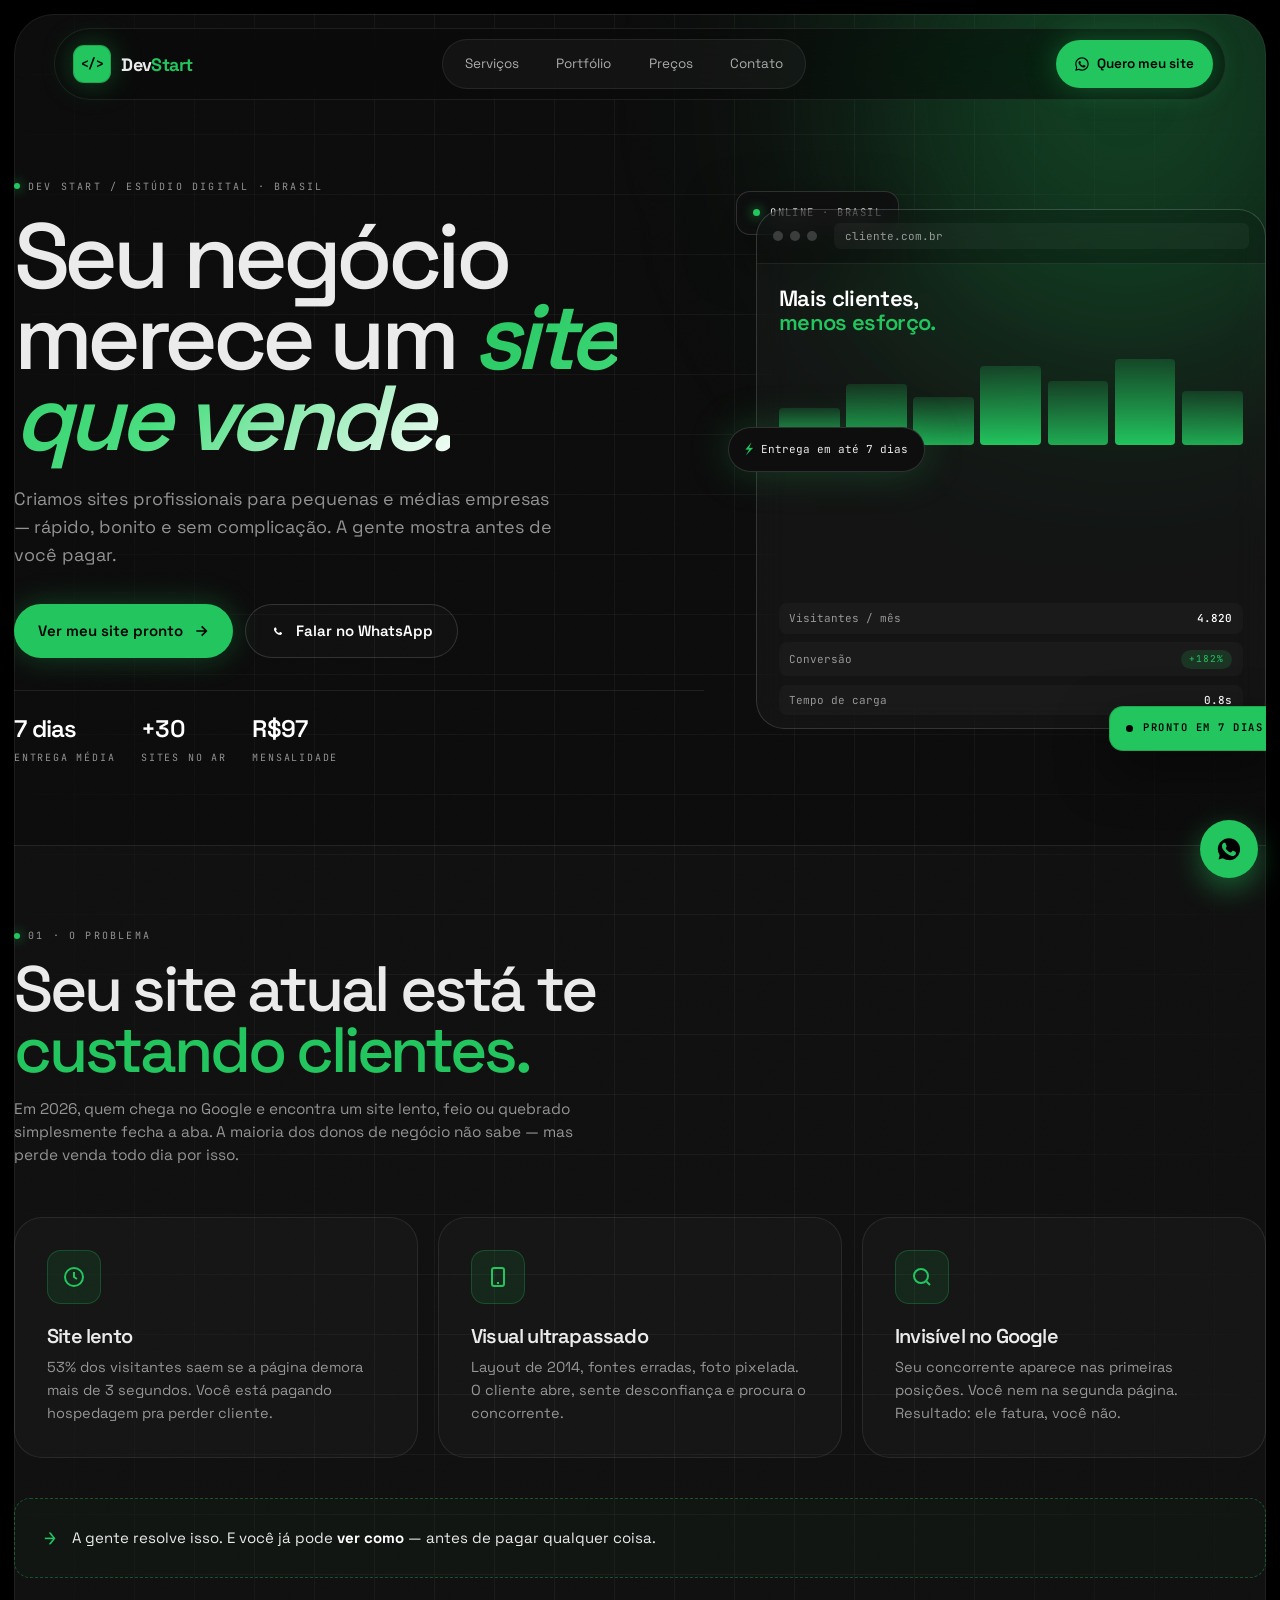
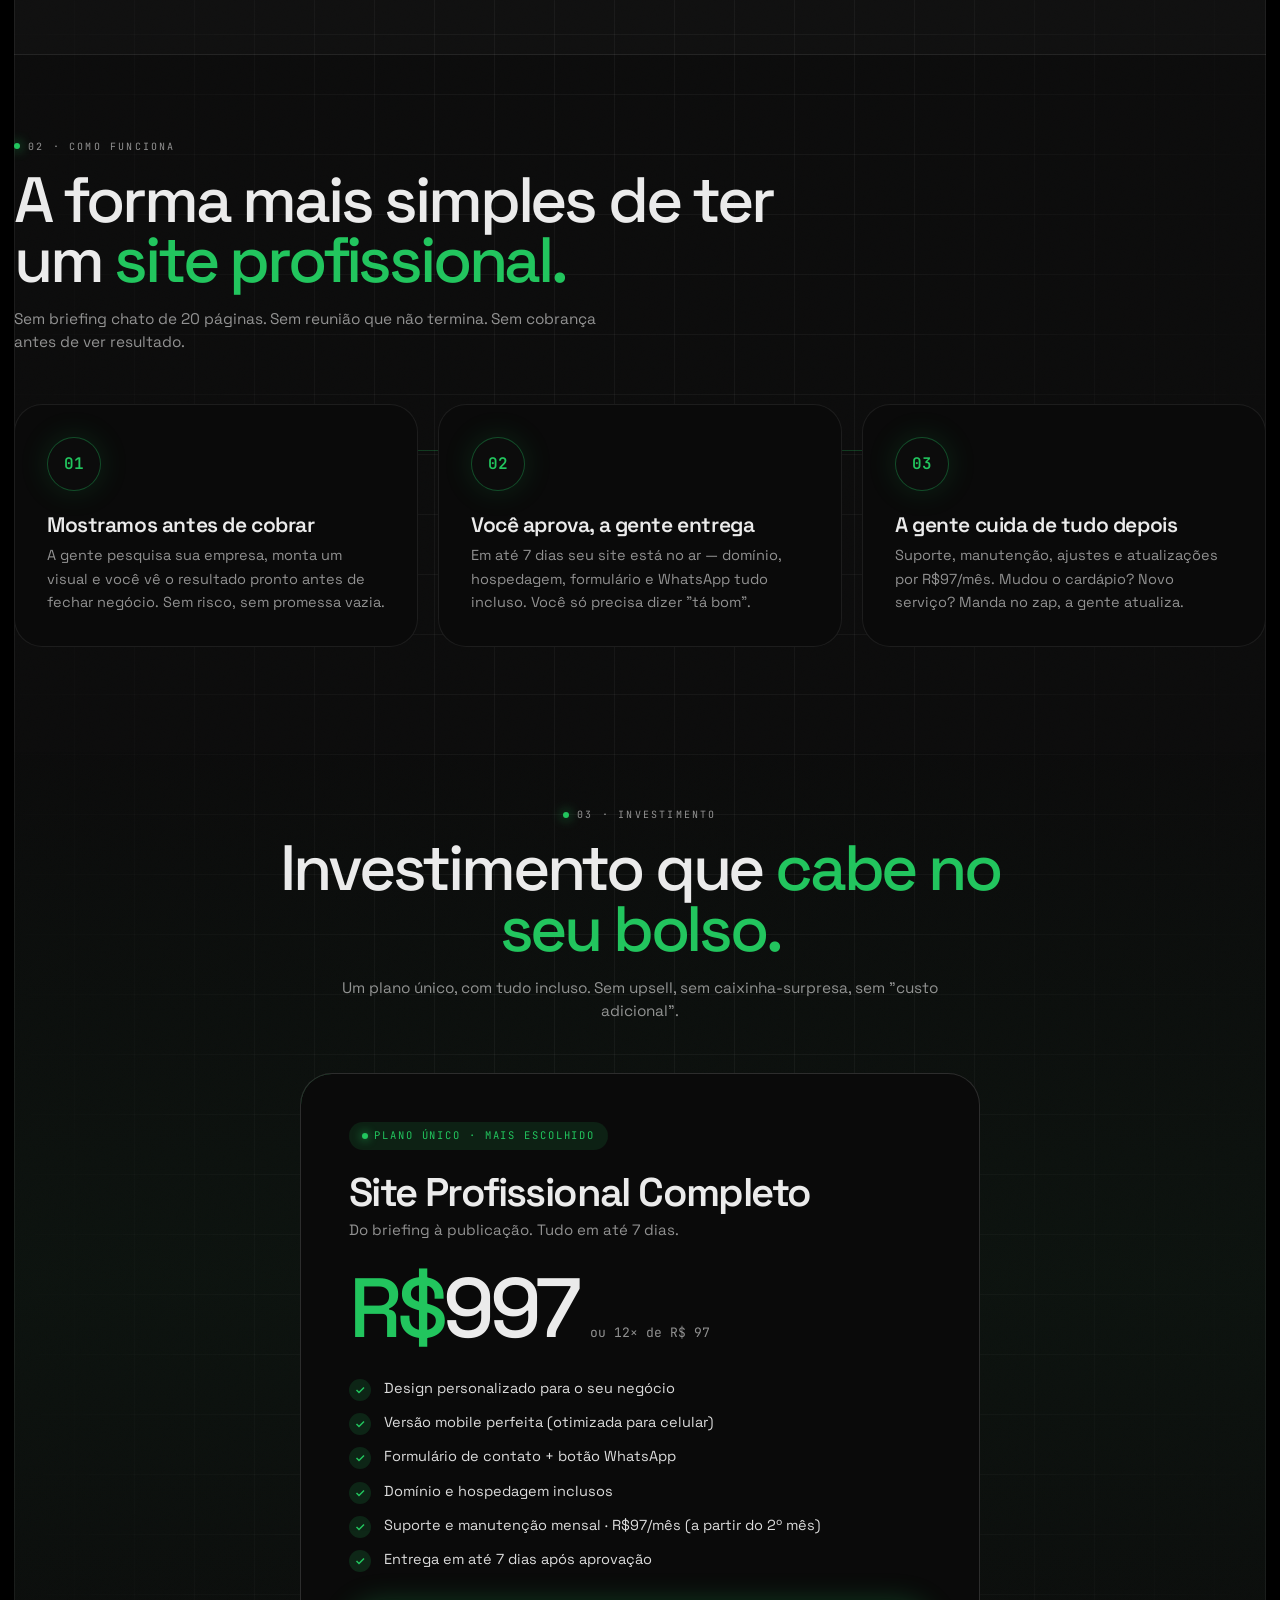
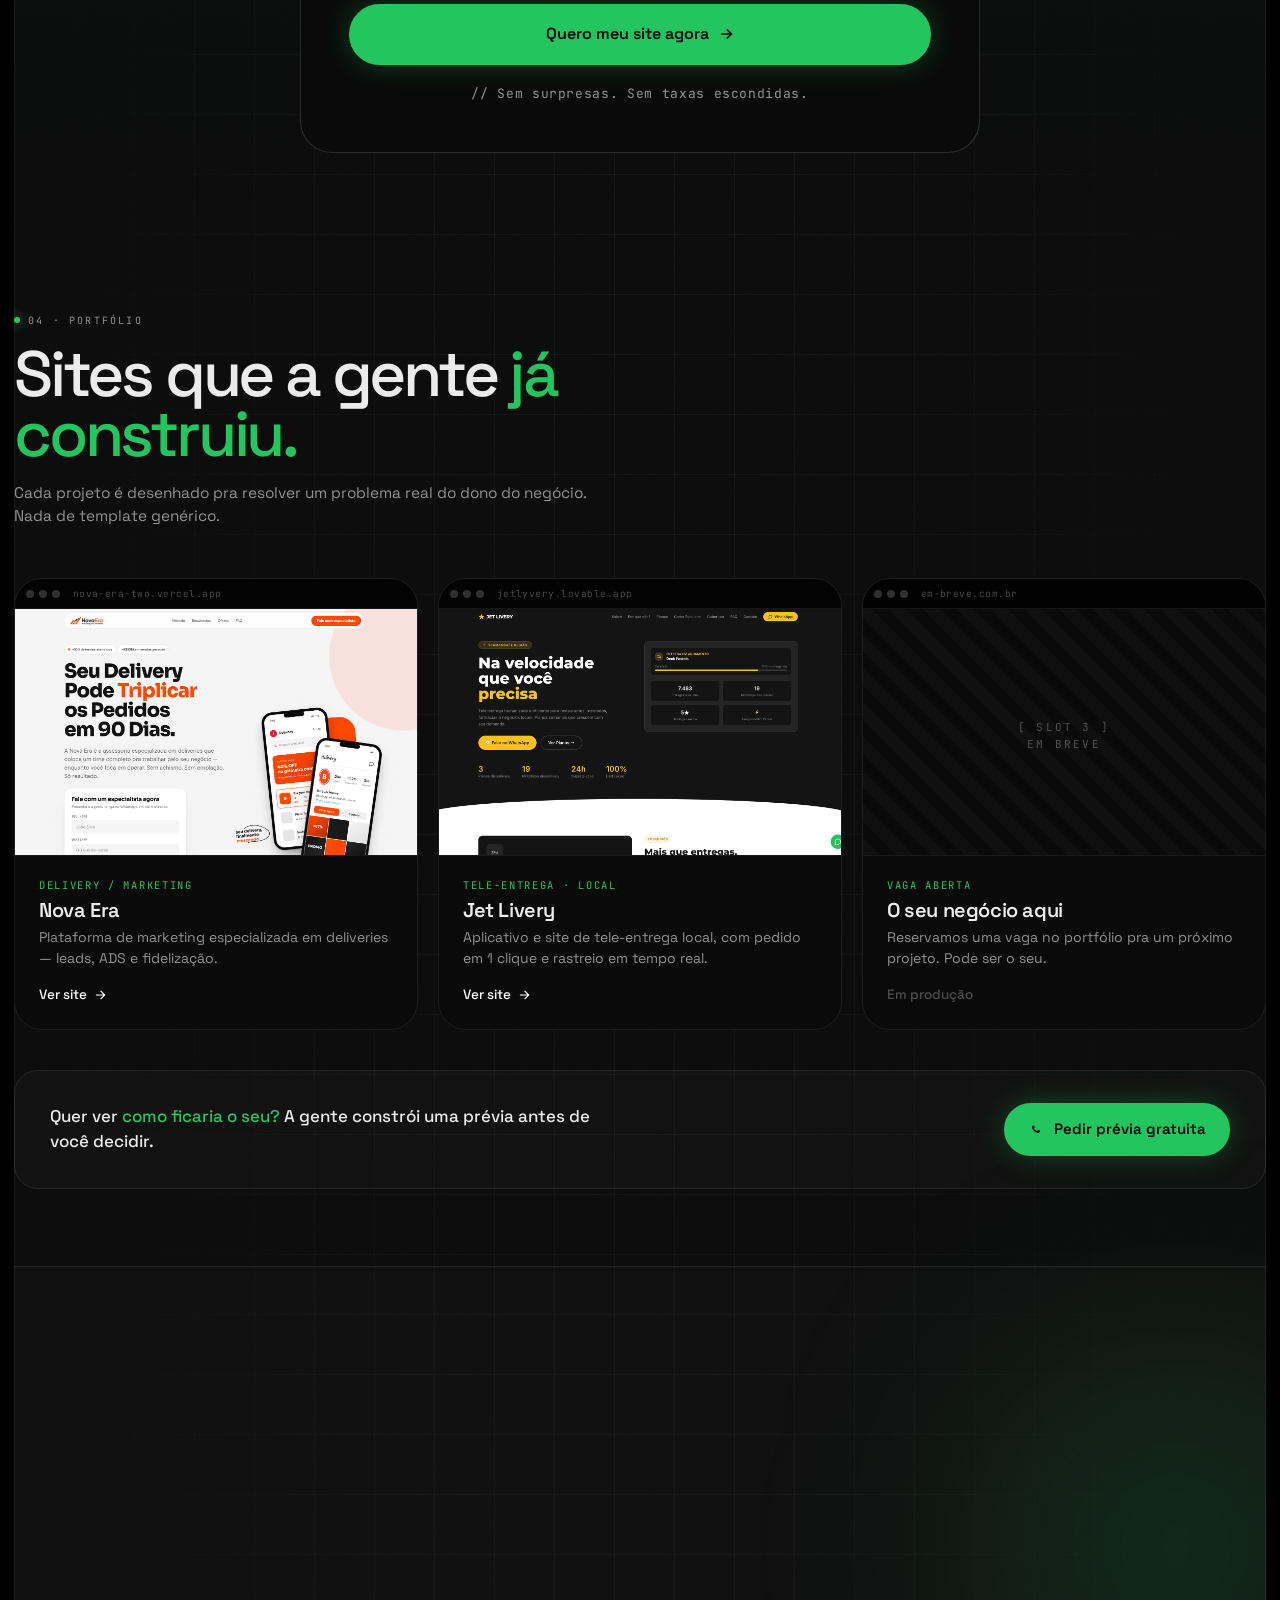
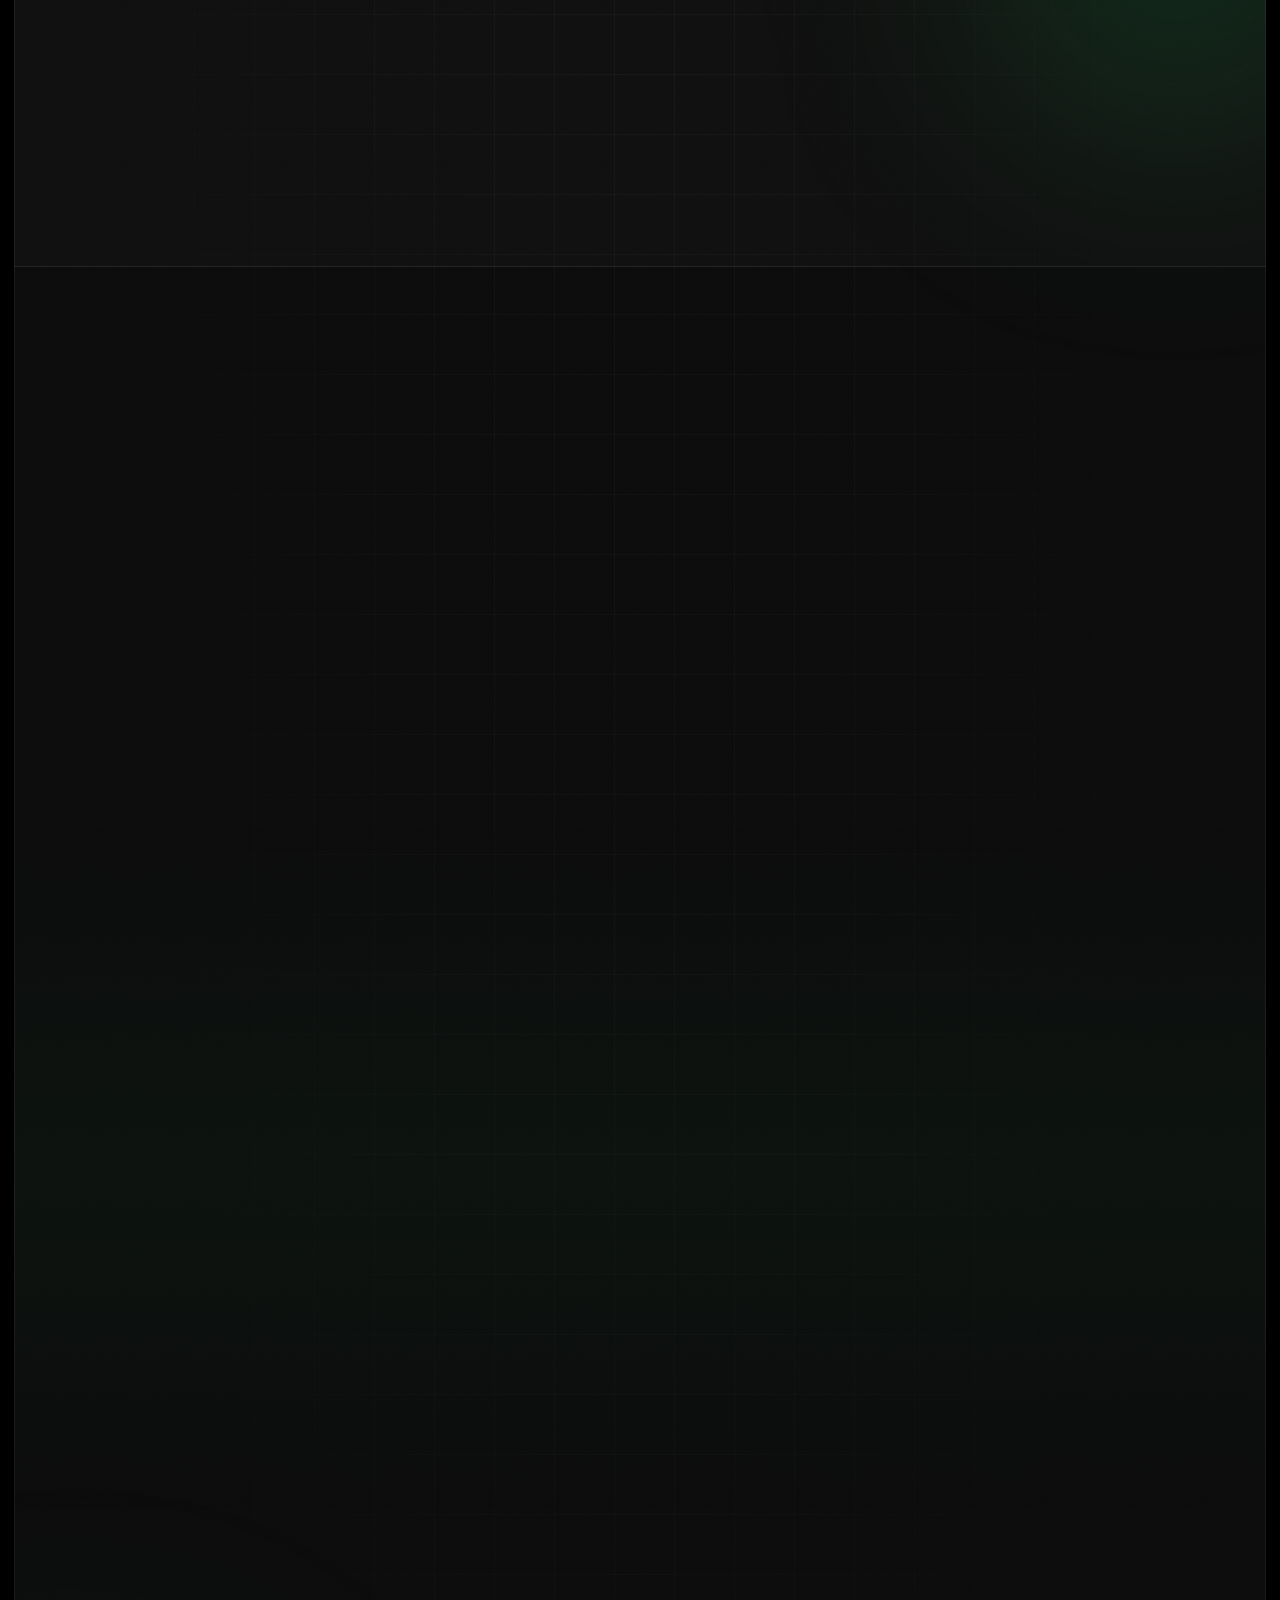
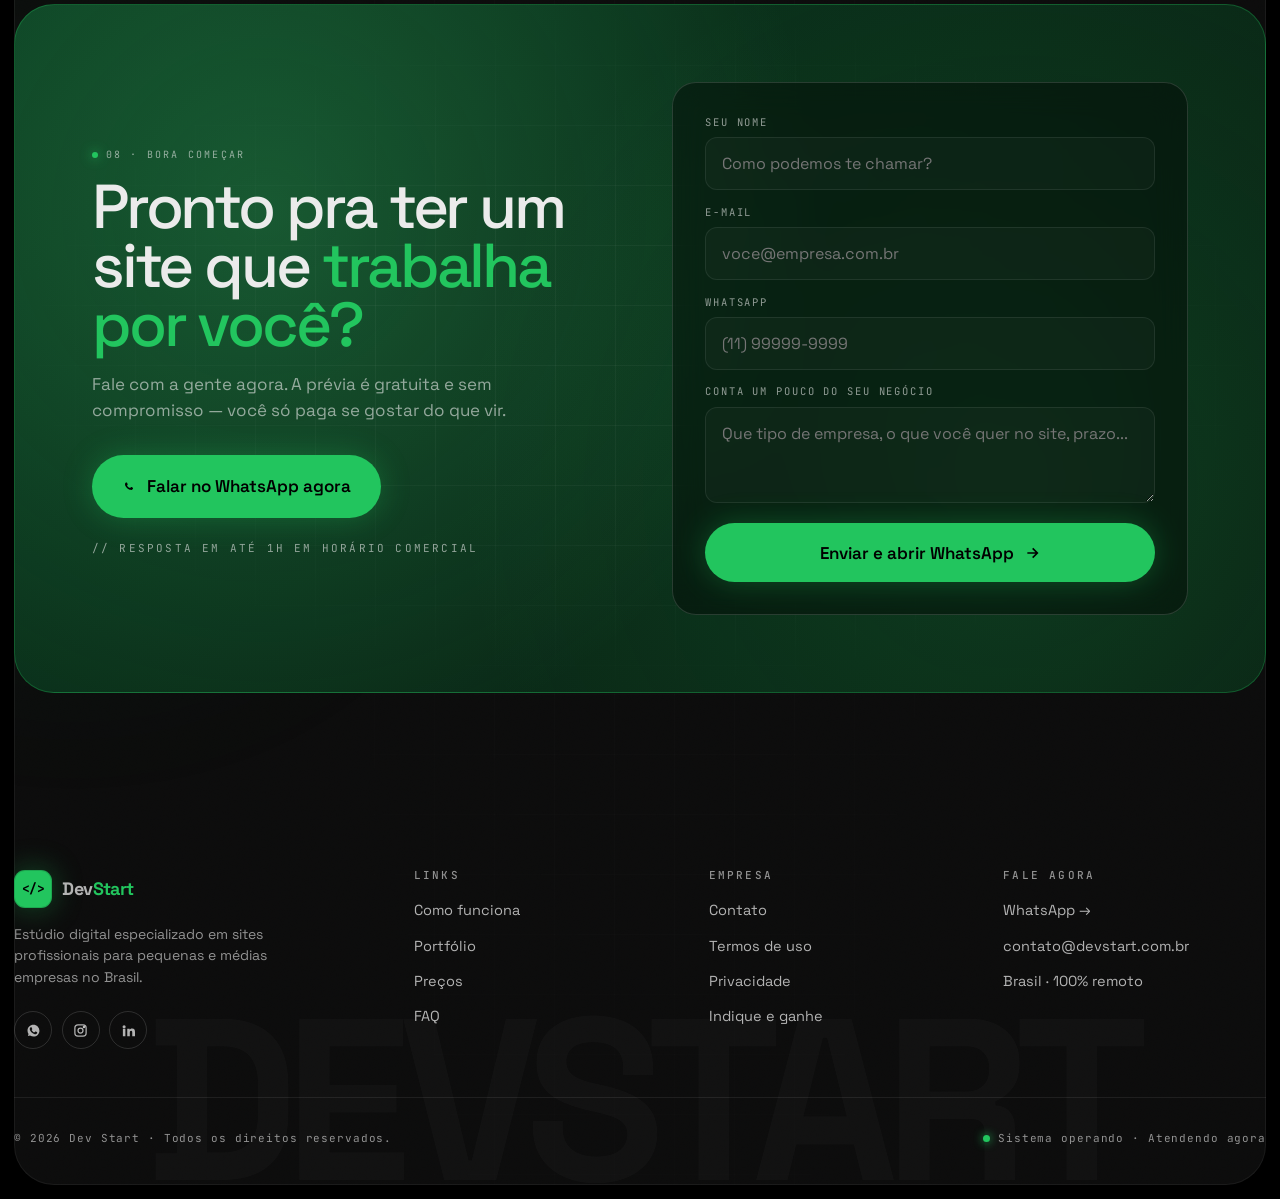
==== index.html @ e1dcf39c "Rename Dev Start.html to index.html for Vercel deploy Co-Authored-By: Claude Sonnet 4.6 <noreply@ant" ====
<!doctype html>
<html lang="pt-br">
<head>
<meta charset="utf-8">
<meta name="viewport" content="width=device-width,initial-scale=1">
<title>Dev Start — Sites profissionais que vendem</title>
<link rel="preconnect" href="https://fonts.googleapis.com">
<link rel="preconnect" href="https://fonts.gstatic.com" crossorigin>
<link rel="stylesheet" href="https://fonts.googleapis.com/css2?family=Space+Grotesk:wght@300;400;500;600;700&family=JetBrains+Mono:wght@400;500;600&display=swap">
<style>
/* ───────────────── reset + base ───────────────── */
*,*::before,*::after{box-sizing:border-box;margin:0;padding:0}
html{scroll-behavior:smooth;-webkit-text-size-adjust:100%}
body{
  font-family:'Space Grotesk',system-ui,sans-serif;
  background:#000;
  color:#ebebeb;
  line-height:1.5;
  overflow-x:hidden;
  -webkit-font-smoothing:antialiased;
  text-rendering:optimizeLegibility;
}
a{color:inherit;text-decoration:none}
button{font-family:inherit;background:none;border:0;color:inherit;cursor:pointer}
input,textarea{font-family:inherit;color:inherit}
img{display:block;max-width:100%}
::selection{background:#22c55e;color:#000}

/* ───────────────── tokens ───────────────── */
:root{
  --bg:#000;
  --shell:#0c0c0c;
  --surface:#0a0a0a;
  --green:#22c55e;
  --green-hi:#4ade80;
  --green-glow:rgba(34,197,94,.28);
  --txt:#ebebeb;
  --txt-2:rgba(235,235,235,.6);
  --txt-3:rgba(235,235,235,.3);
  --line:rgba(255,255,255,.08);
  --line-2:rgba(255,255,255,.14);
  --glass:rgba(255,255,255,.03);
  --mono:'JetBrains Mono',ui-monospace,monospace;
  --display:'Space Grotesk','Space Grotesk Fallback',sans-serif;
}

/* ───────────────── shell ───────────────── */
.viewport{
  min-height:100vh;
  background:#000;
  padding:14px;
  position:relative;
}
.shell{
  max-width:1600px;
  margin:0 auto;
  background:var(--shell);
  border-radius:2.5rem;
  box-shadow:
    0 0 0 1px rgba(255,255,255,.06) inset,
    0 30px 80px rgba(0,0,0,.6);
  position:relative;
  overflow:hidden;
}

/* grid + noise overlays */
.shell::before{
  content:"";
  position:absolute;inset:0;
  background-image:
    linear-gradient(to right,rgba(255,255,255,.045) 1px,transparent 1px),
    linear-gradient(to bottom,rgba(255,255,255,.045) 1px,transparent 1px);
  background-size:60px 60px;
  pointer-events:none;
  mask-image:radial-gradient(ellipse at top,#000 30%,transparent 80%);
  -webkit-mask-image:radial-gradient(ellipse at top,#000 30%,transparent 80%);
  z-index:0;
}
.shell::after{
  content:"";
  position:absolute;inset:0;
  background:url("data:image/svg+xml;utf8,<svg xmlns='http://www.w3.org/2000/svg' width='160' height='160'><filter id='n'><feTurbulence type='fractalNoise' baseFrequency='.9' numOctaves='2' stitchTiles='stitch'/></filter><rect width='100%' height='100%' filter='url(%23n)' opacity='.55'/></svg>");
  opacity:.06;
  mix-blend-mode:overlay;
  pointer-events:none;
  z-index:1;
}

/* glow spheres */
.glow{position:absolute;border-radius:50%;filter:blur(120px);pointer-events:none;z-index:0}
.glow-1{width:520px;height:520px;background:var(--green-glow);top:-180px;right:-120px}
.glow-2{width:480px;height:480px;background:rgba(34,197,94,.10);bottom:8%;left:-180px}
.glow-3{width:380px;height:380px;background:rgba(34,197,94,.16);top:60%;right:-100px}

/* ───────────────── typography ───────────────── */
h1,h2,h3,h4{font-family:var(--display);letter-spacing:-.04em;line-height:1;font-weight:600}
h1{letter-spacing:-.06em}
.mono{font-family:var(--mono);text-transform:uppercase;letter-spacing:.2em;font-size:11px;color:var(--txt-2)}
.eyebrow{display:inline-flex;align-items:center;gap:.5rem;font-family:var(--mono);text-transform:uppercase;letter-spacing:.22em;font-size:10px;color:var(--txt-2)}
.eyebrow::before{content:"";width:6px;height:6px;border-radius:50%;background:var(--green);box-shadow:0 0 12px var(--green)}

/* ───────────────── layout helpers ───────────────── */
.container{max-width:1340px;margin:0 auto;padding:0 clamp(20px,4vw,56px);position:relative;z-index:2}
section{position:relative;z-index:2}

/* ───────────────── logo ───────────────── */
.logo{display:inline-flex;align-items:center;gap:.65rem;font-family:var(--display);font-weight:700;letter-spacing:-.04em}
.logo-mark{
  width:38px;height:38px;border-radius:11px;
  background:var(--green);
  display:grid;place-items:center;
  color:#000;font-family:var(--mono);font-weight:700;font-size:13px;
  box-shadow:0 0 30px rgba(34,197,94,.35), inset 0 0 0 1px rgba(0,0,0,.15);
}
.logo-text{font-size:18px}
.logo-text .g{color:var(--green)}

/* ───────────────── navbar ───────────────── */
.nav-wrap{
  position:sticky;top:14px;z-index:50;
  padding:0 clamp(20px,4vw,40px);
  margin-top:14px;
}
.nav{
  display:flex;align-items:center;justify-content:space-between;
  padding:10px 12px 10px 18px;
  background:rgba(10,10,10,.55);
  backdrop-filter:blur(18px) saturate(1.4);
  -webkit-backdrop-filter:blur(18px) saturate(1.4);
  border:1px solid var(--line);
  border-radius:9999px;
  transition:background .3s ease, border-color .3s ease, box-shadow .3s ease;
}
.nav.scrolled{
  background:rgba(8,8,8,.78);
  border-color:var(--line-2);
  box-shadow:0 10px 40px rgba(0,0,0,.4);
}
.nav-links{
  display:flex;gap:.35rem;
  background:rgba(255,255,255,.04);
  border:1px solid var(--line);
  padding:6px;border-radius:9999px;
}
.nav-links a{
  padding:.5rem 1rem;
  font-size:13.5px;
  color:rgba(235,235,235,.7);
  border-radius:9999px;
  transition:color .2s, background .2s;
}
.nav-links a:hover{color:#fff;background:rgba(255,255,255,.05)}
.nav-cta{
  display:inline-flex;align-items:center;gap:.5rem;
  background:var(--green);color:#000;
  padding:.75rem 1.2rem;
  min-height:48px;
  border-radius:9999px;
  font-weight:600;font-size:13.5px;
  box-shadow:0 0 30px rgba(34,197,94,.35);
  transition:transform .2s, box-shadow .2s, background .2s;
}
.nav-cta:hover{transform:translateY(-1px) scale(1.02);background:var(--green-hi);box-shadow:0 0 40px rgba(74,222,128,.5)}
.nav-cta svg{width:14px;height:14px}
.menu-btn{display:none;min-width:48px;min-height:48px}

/* ───────────────── buttons ───────────────── */
.btn{
  display:inline-flex;align-items:center;justify-content:center;gap:.6rem;
  padding:.95rem 1.5rem;
  min-height:48px;
  border-radius:9999px;
  font-weight:600;font-size:15px;
  transition:transform .2s ease, box-shadow .2s, background .2s, border-color .2s;
  white-space:nowrap;
}
.btn-primary{
  background:var(--green);color:#000;
  box-shadow:0 0 30px rgba(34,197,94,.3);
}
.btn-primary:hover{transform:translateY(-2px) scale(1.02);background:var(--green-hi);box-shadow:0 0 50px rgba(74,222,128,.55)}
.btn-outline{
  border:1px solid var(--line-2);color:#fff;
  background:rgba(255,255,255,.02);
}
.btn-outline:hover{border-color:var(--green);color:var(--green);background:rgba(34,197,94,.04)}
.btn-lg{padding:1.15rem 1.85rem;font-size:16px}
.btn svg{width:16px;height:16px;flex-shrink:0}

/* ───────────────── HERO ───────────────── */
.hero{padding:clamp(40px,6vw,72px) 0 clamp(48px,7vw,80px)}
.hero-grid{
  display:grid;grid-template-columns:1.15fr .85fr;
  gap:clamp(32px,4vw,72px);
  align-items:center;
}
.hero-eyebrow{margin-bottom:1.4rem}
.hero h1{
  font-size:clamp(48px,7.2vw,108px);
  line-height:.88;
  margin-bottom:1.6rem;
  font-weight:500;
}
.hero h1 .italic{
  font-style:italic;
  background:linear-gradient(135deg,var(--green) 0%,var(--green-hi) 50%,#fff 100%);
  -webkit-background-clip:text;background-clip:text;
  -webkit-text-fill-color:transparent;
  font-weight:600;
}
.hero p.lead{
  font-size:clamp(16px,1.4vw,19px);
  color:var(--txt-2);
  max-width:540px;margin-bottom:2.2rem;line-height:1.55;
}
.hero-ctas{display:flex;gap:.8rem;flex-wrap:wrap;margin-bottom:2rem}
.hero-meta{display:flex;gap:1.6rem;flex-wrap:wrap;padding-top:1.2rem;border-top:1px solid var(--line)}
.hero-meta .item{display:flex;flex-direction:column;gap:.2rem}
.hero-meta .num{font-family:var(--display);font-size:24px;font-weight:600;color:#fff;letter-spacing:-.03em}
.hero-meta .lbl{font-family:var(--mono);font-size:10px;text-transform:uppercase;letter-spacing:.18em;color:var(--txt-2)}

/* hero mockup */
.hero-visual{position:relative;height:520px}
.glass{
  background:rgba(255,255,255,.03);
  backdrop-filter:blur(16px) saturate(1.3);
  -webkit-backdrop-filter:blur(16px) saturate(1.3);
  border:1px solid var(--line-2);
  border-radius:1.5rem;
}
.mock-window{
  position:absolute;inset:0;
  border-radius:1.75rem;
  overflow:hidden;
  animation:float 7s ease-in-out infinite;
}
.mock-bar{
  display:flex;align-items:center;gap:.45rem;
  padding:.85rem 1rem;
  border-bottom:1px solid var(--line);
  background:rgba(0,0,0,.25);
}
.mock-bar .dot{width:10px;height:10px;border-radius:50%;background:rgba(255,255,255,.18)}
.mock-bar .url{
  margin-left:.6rem;
  font-family:var(--mono);font-size:11px;color:var(--txt-2);
  padding:.3rem .7rem;background:rgba(255,255,255,.04);border-radius:6px;
  flex:1;
}
.mock-body{padding:1.4rem;display:flex;flex-direction:column;gap:1rem;height:calc(100% - 44px)}
.mock-h{
  font-family:var(--display);font-size:22px;font-weight:600;letter-spacing:-.03em;line-height:1.1;
  color:#fff;
}
.mock-h em{color:var(--green);font-style:normal}
.mock-bars{display:flex;gap:.4rem;align-items:flex-end;height:90px;margin-top:.3rem}
.mock-bars span{flex:1;background:linear-gradient(to top,var(--green),rgba(34,197,94,.2));border-radius:4px;opacity:.85}
.mock-bars span:nth-child(1){height:42%}
.mock-bars span:nth-child(2){height:68%}
.mock-bars span:nth-child(3){height:54%}
.mock-bars span:nth-child(4){height:88%;opacity:1}
.mock-bars span:nth-child(5){height:72%}
.mock-bars span:nth-child(6){height:96%;opacity:1}
.mock-bars span:nth-child(7){height:60%}
.mock-rows{display:flex;flex-direction:column;gap:.55rem;margin-top:auto}
.mock-row{display:flex;justify-content:space-between;align-items:center;font-family:var(--mono);font-size:11px;color:var(--txt-2);padding:.45rem .65rem;background:rgba(255,255,255,.025);border-radius:8px}
.mock-row b{color:#fff;font-weight:500}
.mock-row .pill{padding:.15rem .5rem;background:rgba(34,197,94,.15);color:var(--green);border-radius:999px;font-size:9.5px;letter-spacing:.1em}

/* floating card on mock */
.float-card{
  position:absolute;
  padding:.85rem 1rem;
  display:flex;align-items:center;gap:.65rem;
  background:rgba(15,15,15,.85);
  backdrop-filter:blur(20px);
  border:1px solid var(--line-2);
  border-radius:14px;
  font-family:var(--mono);font-size:10.5px;
  letter-spacing:.14em;text-transform:uppercase;
  box-shadow:0 20px 50px rgba(0,0,0,.5);
}
.float-card .dot{width:7px;height:7px;border-radius:50%;background:var(--green);box-shadow:0 0 12px var(--green);animation:pulse 1.8s ease-in-out infinite}
.float-card.tl{top:-18px;left:-20px;animation:float 6s ease-in-out infinite}
.float-card.br{
  bottom:-22px;right:-14px;
  background:var(--green);color:#000;
  border-color:rgba(0,0,0,.15);
  animation:float 7s ease-in-out infinite .8s;
  font-weight:600;
}
.float-card.br .dot{background:#000;box-shadow:none}

/* badge "entrega" */
.delivery-badge{
  position:absolute;
  top:42%;left:-28px;
  display:flex;align-items:center;gap:.55rem;
  padding:.7rem 1rem;
  background:#0e0e0e;
  border:1px solid var(--line-2);
  border-radius:9999px;
  font-family:var(--mono);font-size:11px;
  box-shadow:0 0 40px rgba(34,197,94,.25);
  animation:float 5.5s ease-in-out infinite 1.2s;
  z-index:5;
}
.delivery-badge .bolt{color:var(--green);font-size:14px}

/* ───────────────── sections common ───────────────── */
.section{padding:clamp(48px,6vw,80px) 0}
.section-tint,.section-tint-2{position:relative}
.section-tint::before,.section-tint-2::before{
  content:"";position:absolute;
  top:0;bottom:0;left:50%;transform:translateX(-50%);
  width:100%;max-width:1600px;
  z-index:-1;pointer-events:none;
}
.section-tint::before{
  background:rgba(255,255,255,.018);
  border-top:1px solid var(--line);
  border-bottom:1px solid var(--line);
}
.section-tint-2::before{
  background:linear-gradient(180deg,transparent 0%,rgba(34,197,94,.04) 50%,transparent 100%);
}
.section-head{margin-bottom:clamp(32px,4vw,56px);max-width:780px}
.section-head .eyebrow{margin-bottom:1rem}
.section-head h2{
  font-size:clamp(36px,5vw,68px);
  letter-spacing:-.05em;
  line-height:.95;
  font-weight:500;
}
.section-head h2 em{color:var(--green);font-style:normal}
.section-head p{
  margin-top:1rem;color:var(--txt-2);
  font-size:clamp(15px,1.2vw,18px);max-width:600px;
}

/* ───────────────── PROBLEMA ───────────────── */
.problem-cards{
  display:grid;grid-template-columns:repeat(3,1fr);gap:1.25rem;
}
.problem-card{
  padding:2rem;
  background:rgba(255,255,255,.025);
  border:1px solid var(--line);
  border-radius:1.75rem;
  transition:border-color .3s, transform .3s, background .3s;
  position:relative;overflow:hidden;
}
.problem-card:hover{border-color:rgba(34,197,94,.4);transform:translateY(-4px);background:rgba(34,197,94,.04)}
.problem-icon{
  width:54px;height:54px;border-radius:14px;
  background:rgba(34,197,94,.1);
  border:1px solid rgba(34,197,94,.25);
  display:grid;place-items:center;
  margin-bottom:1.4rem;
  color:var(--green);
}
.problem-icon svg{width:24px;height:24px}
.problem-card h3{font-size:20px;margin-bottom:.6rem;font-weight:600}
.problem-card p{color:var(--txt-2);font-size:14.5px;line-height:1.6}
.problem-transition{
  margin-top:2.5rem;
  padding:1.5rem 1.8rem;
  border:1px dashed rgba(34,197,94,.35);
  border-radius:1rem;
  display:flex;align-items:center;gap:1rem;
  font-size:15px;
  background:rgba(34,197,94,.03);
}
.problem-transition::before{
  content:"→";
  font-family:var(--mono);
  color:var(--green);font-size:20px;font-weight:600;
}

/* ───────────────── COMO FUNCIONA ───────────────── */
.steps{
  display:grid;grid-template-columns:repeat(3,1fr);gap:1.25rem;
  position:relative;
}
.steps::before{
  content:"";
  position:absolute;
  top:46px;left:6%;right:6%;
  height:1px;
  background:linear-gradient(to right,transparent,rgba(34,197,94,.25) 20%,rgba(34,197,94,.25) 80%,transparent);
  z-index:0;
}
.step{
  padding:2rem;
  background:#0a0a0a;
  border:1px solid var(--line);
  border-radius:1.75rem;
  position:relative;z-index:1;
  transition:border-color .3s, transform .3s;
}
.step:hover{border-color:rgba(34,197,94,.4);transform:translateY(-4px)}
.step-num{
  width:54px;height:54px;border-radius:50%;
  background:#0c0c0c;
  border:1px solid rgba(34,197,94,.35);
  display:grid;place-items:center;
  font-family:var(--mono);font-weight:600;color:var(--green);
  margin-bottom:1.4rem;
  box-shadow:0 0 30px rgba(34,197,94,.15);
}
.step h3{font-size:21px;margin-bottom:.6rem;font-weight:600;letter-spacing:-.02em}
.step p{color:var(--txt-2);font-size:14.5px;line-height:1.6}

/* ───────────────── PREÇOS ───────────────── */
.price-wrap{display:flex;justify-content:center;position:relative}
.price-card{
  width:100%;max-width:680px;
  padding:clamp(28px,4vw,48px);
  background:#0a0a0a;
  border:1px solid var(--line-2);
  border-radius:2rem;
  position:relative;overflow:hidden;
}
.price-card::before{
  content:"";position:absolute;inset:-1px;
  border-radius:2rem;
  padding:1px;
  background:linear-gradient(135deg,rgba(34,197,94,.5),transparent 40%,transparent 60%,rgba(34,197,94,.3));
  -webkit-mask:linear-gradient(#000 0 0) content-box,linear-gradient(#000 0 0);
  -webkit-mask-composite:xor;mask-composite:exclude;
  pointer-events:none;
}
.price-tag{
  display:inline-flex;align-items:center;gap:.4rem;
  background:rgba(34,197,94,.12);
  color:var(--green);
  padding:.4rem .8rem;
  border-radius:9999px;
  font-family:var(--mono);font-size:10.5px;
  letter-spacing:.18em;text-transform:uppercase;
  margin-bottom:1.4rem;
}
.price-name{font-size:clamp(28px,3.2vw,40px);letter-spacing:-.04em;margin-bottom:.4rem;font-weight:600}
.price-sub{color:var(--txt-2);font-size:15px;margin-bottom:1.8rem}
.price-amt{display:flex;align-items:baseline;gap:.8rem;flex-wrap:wrap;margin-bottom:2rem}
.price-amt .big{font-family:var(--display);font-weight:500;font-size:clamp(56px,7vw,84px);letter-spacing:-.06em;line-height:.9}
.price-amt .big .c{color:var(--green)}
.price-amt .or{color:var(--txt-2);font-family:var(--mono);font-size:13px}
.price-list{display:grid;gap:.7rem;margin-bottom:2rem}
.price-list li{display:flex;gap:.8rem;align-items:flex-start;font-size:14.5px;color:#dcdcdc}
.price-list .ck{
  flex-shrink:0;width:22px;height:22px;border-radius:50%;
  background:rgba(34,197,94,.15);
  display:grid;place-items:center;color:var(--green);
  margin-top:1px;
}
.price-list .ck svg{width:12px;height:12px}
.price-foot{margin-top:1.2rem;color:var(--txt-2);font-size:13px;text-align:center;font-family:var(--mono);letter-spacing:.05em}

/* ───────────────── PORTFOLIO ───────────────── */
.portfolio-grid{display:grid;grid-template-columns:repeat(3,1fr);gap:1.25rem}
.proj{
  border-radius:1.75rem;
  border:1px solid var(--line);
  background:#0a0a0a;
  overflow:hidden;
  transition:border-color .3s, transform .3s;
  display:flex;flex-direction:column;
}
.proj:hover{border-color:rgba(34,197,94,.5);transform:translateY(-4px)}
.proj-thumb{
  aspect-ratio:16/11;
  position:relative;overflow:hidden;
  border-bottom:1px solid var(--line);
  background:#070707;
}
.proj-thumb img.shot{
  position:absolute;top:30px;left:0;width:100%;height:calc(100% - 30px);
  object-fit:cover;object-position:top center;
  transition:transform .6s cubic-bezier(.2,.7,.2,1);
}
.proj:hover .proj-thumb img.shot{transform:scale(1.03)}
.proj-thumb .browser-bar{
  position:absolute;top:0;left:0;right:0;
  height:30px;background:rgba(0,0,0,.6);
  border-bottom:1px solid var(--line);
  display:flex;align-items:center;gap:.3rem;padding:0 .7rem;z-index:2;
}
.proj-thumb .browser-bar i{width:8px;height:8px;border-radius:50%;background:rgba(255,255,255,.18)}
.proj-thumb .browser-bar span{margin-left:.5rem;font-family:var(--mono);font-size:9.5px;color:var(--txt-3);letter-spacing:.05em}
.proj-thumb .preview{
  position:absolute;inset:30px 0 0 0;
  padding:1rem 1rem .5rem;
  display:flex;flex-direction:column;gap:.55rem;
  font-family:var(--display);
}
/* ──── nova era preview · white/orange ──── */
.preview.nova{
  background:radial-gradient(circle at 80% 20%,rgba(249,115,22,.22),transparent 55%),#f6f5f1;
  color:#0a0a0a;
}
.preview.nova .ttl{font-size:18px;font-weight:600;letter-spacing:-.03em;color:#0a0a0a}
.preview.nova .ttl em{color:#f97316;font-style:normal}
.preview.nova .row{display:flex;gap:.4rem;margin-top:.3rem}
.preview.nova .row span{height:6px;flex:1;background:rgba(0,0,0,.08);border-radius:3px}
.preview.nova .row span:first-child{background:#f97316}
.preview.nova .cards{display:grid;grid-template-columns:1fr 1fr;gap:.4rem;margin-top:auto}
.preview.nova .cards div{aspect-ratio:1.6;background:#fff;border:1px solid rgba(0,0,0,.08);border-radius:8px;display:grid;place-items:center;font-family:var(--mono);font-size:9px;color:#52525b;font-weight:600;letter-spacing:.1em}
.preview.nova .cards div:first-child{background:#f97316;color:#fff;border-color:#f97316}
/* ──── jet livery preview · black/yellow ──── */
.preview.jet{background:#050505;color:#fff}
.preview.jet .ttl{font-size:17px;font-weight:600;color:#fff}
.preview.jet .ttl em{color:#fcd34d;font-style:normal}
.preview.jet .map{
  flex:1;border-radius:10px;
  background:
    radial-gradient(circle at 70% 40%,rgba(252,211,77,.3),transparent 28%),
    radial-gradient(circle at 28% 62%,rgba(252,211,77,.18),transparent 28%),
    #0d0d0d;
  position:relative;border:1px solid rgba(252,211,77,.18);
  overflow:hidden;
}
.preview.jet .map::before,.preview.jet .map::after{
  content:"";position:absolute;border-radius:50%;
}
.preview.jet .map::before{width:10px;height:10px;background:#fcd34d;top:38%;left:68%;box-shadow:0 0 12px #fcd34d}
.preview.jet .map::after{width:8px;height:8px;background:#fcd34d;top:60%;left:28%;box-shadow:0 0 10px #fcd34d;opacity:.5}
/* ──── slot 3 (em breve) ──── */
.preview.soon{
  background:
    repeating-linear-gradient(45deg,rgba(255,255,255,.025) 0 12px,transparent 12px 24px),
    #0a0a0a;
  display:grid;place-items:center;
  font-family:var(--mono);font-size:11px;color:var(--txt-3);
  text-transform:uppercase;letter-spacing:.2em;
  text-align:center;line-height:1.6;
}
.proj-meta{padding:1.4rem 1.5rem 1.5rem;display:flex;flex-direction:column;gap:.4rem;flex:1}
.proj-meta .tag{font-family:var(--mono);font-size:10.5px;color:var(--green);letter-spacing:.16em;text-transform:uppercase}
.proj-meta h3{font-size:20px;font-weight:600;letter-spacing:-.02em}
.proj-meta p{color:var(--txt-2);font-size:14px;flex:1}
.proj-link{
  margin-top:.6rem;
  display:inline-flex;align-items:center;gap:.4rem;
  color:#fff;font-size:13.5px;font-weight:500;
  transition:gap .25s, color .2s;
}
.proj-link:hover{color:var(--green);gap:.7rem}
.proj-link svg{width:14px;height:14px;flex-shrink:0}
.proj-link.disabled{color:var(--txt-3);pointer-events:none}
.portfolio-cta{
  margin-top:2.5rem;
  padding:2rem 2.2rem;
  border-radius:1.5rem;
  background:rgba(255,255,255,.025);
  border:1px solid var(--line);
  display:flex;align-items:center;justify-content:space-between;gap:1.5rem;flex-wrap:wrap;
}
.portfolio-cta p{font-size:17px;max-width:560px;font-weight:500}
.portfolio-cta p em{color:var(--green);font-style:normal}

/* ───────────────── DEPOIMENTOS ───────────────── */
.testimonials{display:grid;grid-template-columns:repeat(3,1fr);gap:1.25rem}
.testi{
  padding:2rem;
  background:rgba(255,255,255,.025);
  border:1px solid var(--line);
  border-radius:1.75rem;
  display:flex;flex-direction:column;gap:1.2rem;
  transition:border-color .3s, transform .3s;
}
.testi:hover{border-color:rgba(34,197,94,.3);transform:translateY(-4px)}
.stars{display:flex;gap:.18rem;color:var(--green)}
.stars svg{width:15px;height:15px}
.testi blockquote{font-size:15.5px;line-height:1.55;color:#e5e5e5}
.testi .who{display:flex;align-items:center;gap:.85rem;margin-top:auto}
.avatar{
  width:46px;height:46px;border-radius:50%;
  display:grid;place-items:center;
  font-family:var(--display);font-weight:600;font-size:17px;
  color:#000;
  flex-shrink:0;
}
.avatar.a1{background:linear-gradient(135deg,var(--green),#15803d)}
.avatar.a2{background:linear-gradient(135deg,#fcd34d,#f59e0b);color:#1a1500}
.avatar.a3{background:linear-gradient(135deg,#60a5fa,#2563eb);color:#001033}
.testi .name{font-size:14.5px;font-weight:600;color:#fff;line-height:1.2}
.testi .role{font-size:12px;color:var(--txt-2);margin-top:2px;font-family:var(--mono);letter-spacing:.05em}

/* ───────────────── INDICAÇÃO ───────────────── */
.referral{
  padding:clamp(36px,5vw,64px);
  border-radius:2.5rem;
  background:#0a0a0a;
  border:1px solid var(--line);
  position:relative;overflow:hidden;
  display:grid;grid-template-columns:1.4fr 1fr;gap:2.5rem;align-items:center;
}
.referral::before{
  content:"";position:absolute;
  width:340px;height:340px;border-radius:50%;
  background:rgba(34,197,94,.18);filter:blur(120px);
  top:-100px;right:-80px;
}
.referral-content{position:relative;z-index:2}
.referral h2{font-size:clamp(32px,4vw,52px);letter-spacing:-.05em;margin-bottom:1rem;line-height:1;font-weight:500}
.referral h2 em{color:var(--green);font-style:normal}
.referral p{color:var(--txt-2);font-size:16px;max-width:480px;margin-bottom:1.6rem;line-height:1.55}
.referral-vis{position:relative;z-index:2;display:flex;justify-content:center}
.gift-tile{
  width:230px;height:230px;
  border-radius:2rem;
  background:linear-gradient(135deg,rgba(34,197,94,.18),rgba(34,197,94,.04));
  border:1px solid rgba(34,197,94,.3);
  display:grid;place-items:center;
  text-align:center;
  position:relative;
  animation:float 6s ease-in-out infinite;
}
.gift-tile .big-num{font-family:var(--display);font-size:84px;font-weight:500;letter-spacing:-.06em;color:#fff;line-height:1}
.gift-tile .big-num span{color:var(--green)}
.gift-tile .lbl{font-family:var(--mono);font-size:10.5px;letter-spacing:.2em;text-transform:uppercase;color:var(--txt-2);margin-top:.6rem}
.gift-tile::after{
  content:"+";
  position:absolute;top:-14px;right:-14px;
  width:46px;height:46px;border-radius:50%;
  background:var(--green);color:#000;font-weight:700;font-size:24px;
  display:grid;place-items:center;
  box-shadow:0 0 30px rgba(34,197,94,.5);
}

/* ───────────────── FAQ ───────────────── */
.faq-wrap{max-width:860px;margin:0 auto}
.faq{
  border-top:1px solid var(--line);
}
.faq-item{
  border-bottom:1px solid var(--line);
}
.faq-q{
  width:100%;
  display:flex;align-items:center;justify-content:space-between;gap:1.5rem;
  padding:1.5rem 0;
  text-align:left;
  font-size:clamp(17px,1.6vw,21px);font-weight:500;color:#fff;letter-spacing:-.02em;
  transition:color .2s;
}
.faq-q:hover{color:var(--green)}
.faq-q .ic{
  flex-shrink:0;width:34px;height:34px;border-radius:50%;
  border:1px solid var(--line-2);
  display:grid;place-items:center;
  transition:background .25s, border-color .25s, transform .35s ease;
  position:relative;
}
.faq-q .ic::before,.faq-q .ic::after{
  content:"";position:absolute;background:#fff;
  transition:transform .25s ease, background .2s;
}
.faq-q .ic::before{width:12px;height:1.5px}
.faq-q .ic::after{width:1.5px;height:12px}
.faq-item.open .faq-q .ic{background:var(--green);border-color:var(--green);transform:rotate(90deg)}
.faq-item.open .faq-q .ic::before,.faq-item.open .faq-q .ic::after{background:#000}
.faq-item.open .faq-q .ic::after{transform:scaleY(0)}
.faq-a{
  max-height:0;overflow:hidden;
  transition:max-height .4s ease, padding .3s ease;
}
.faq-a-inner{padding:0 0 1.5rem;color:var(--txt-2);font-size:15.5px;line-height:1.65;max-width:720px}
.faq-item.open .faq-a{max-height:300px}

/* ───────────────── CTA FINAL ───────────────── */
.cta-final{
  padding:clamp(40px,6vw,80px);
  border-radius:2.5rem;
  background:
    radial-gradient(circle at 20% 30%,rgba(74,222,128,.22),transparent 50%),
    radial-gradient(circle at 80% 70%,rgba(34,197,94,.15),transparent 50%),
    linear-gradient(135deg,#0a3a1f 0%,#0a1f12 100%);
  border:1px solid rgba(34,197,94,.3);
  position:relative;overflow:hidden;
}
.cta-final::before{
  content:"";position:absolute;inset:0;
  background-image:
    linear-gradient(to right,rgba(255,255,255,.04) 1px,transparent 1px),
    linear-gradient(to bottom,rgba(255,255,255,.04) 1px,transparent 1px);
  background-size:60px 60px;
  mask-image:radial-gradient(ellipse at center,#000 30%,transparent 75%);
  -webkit-mask-image:radial-gradient(ellipse at center,#000 30%,transparent 75%);
  pointer-events:none;
}
.cta-grid{display:grid;grid-template-columns:1fr 1fr;gap:clamp(32px,5vw,72px);align-items:center;position:relative;z-index:2}
.cta-final h2{font-size:clamp(36px,5vw,62px);letter-spacing:-.05em;line-height:.95;margin-bottom:1.1rem;font-weight:500}
.cta-final h2 em{color:var(--green);font-style:normal}
.cta-final p.lead{color:var(--txt-2);font-size:17px;margin-bottom:2rem;max-width:480px}
.cta-final .btn-lg{font-size:17px}

.form{
  padding:2rem;
  background:rgba(0,0,0,.4);
  backdrop-filter:blur(16px);
  border:1px solid var(--line-2);
  border-radius:1.5rem;
  display:flex;flex-direction:column;gap:.9rem;
}
.field{display:flex;flex-direction:column;gap:.4rem}
.field label{font-family:var(--mono);font-size:10.5px;text-transform:uppercase;letter-spacing:.18em;color:var(--txt-2)}
.field input,.field textarea{
  width:100%;
  background:rgba(255,255,255,.025);
  border:1px solid var(--line);
  padding:.95rem 1rem;
  border-radius:12px;
  font-size:16px;
  min-height:48px;
  color:#fff;
  transition:border-color .2s, background .2s;
}
.field input:focus,.field textarea:focus{outline:none;border-color:var(--green);background:rgba(34,197,94,.04)}
.field textarea{resize:vertical;min-height:96px;font-family:inherit}
.field.error input,.field.error textarea{border-color:#ef4444;background:rgba(239,68,68,.05)}
.field .err{font-family:var(--mono);font-size:10.5px;color:#ef4444;letter-spacing:.05em;display:none}
.field.error .err{display:block}
.form button{margin-top:.4rem}

/* ───────────────── FOOTER ───────────────── */
.footer{
  padding:clamp(60px,8vw,100px) 0 clamp(28px,3vw,40px);
  position:relative;overflow:hidden;
}
.footer::before{
  content:"DEVSTART";
  position:absolute;
  bottom:-30px;left:50%;transform:translateX(-50%);
  font-family:var(--display);font-weight:700;letter-spacing:-.06em;
  font-size:clamp(120px,18vw,260px);
  color:#fff;opacity:.025;
  white-space:nowrap;pointer-events:none;line-height:1;
}
.footer-grid{display:grid;grid-template-columns:1.4fr 1fr 1fr 1fr;gap:2rem;margin-bottom:3rem;position:relative;z-index:2}
.footer-col h4{font-family:var(--mono);font-size:11px;text-transform:uppercase;letter-spacing:.2em;color:var(--txt-2);margin-bottom:1.1rem;font-weight:500}
.footer-col ul{list-style:none;display:flex;flex-direction:column;gap:.7rem}
.footer-col a{color:rgba(235,235,235,.75);font-size:14.5px;transition:color .2s}
.footer-col a:hover{color:var(--green)}
.footer-brand p{color:var(--txt-2);font-size:14px;margin:1rem 0 1.4rem;max-width:300px;line-height:1.55}
.socials{display:flex;gap:.6rem}
.socials a{
  width:38px;height:38px;border-radius:50%;
  border:1px solid var(--line-2);
  display:grid;place-items:center;
  transition:border-color .2s, color .2s, background .2s;
}
.socials a:hover{border-color:var(--green);color:var(--green);background:rgba(34,197,94,.05)}
.socials svg{width:15px;height:15px}
.footer-bot{
  position:relative;z-index:2;
  padding-top:2rem;
  border-top:1px solid var(--line);
  display:flex;justify-content:space-between;flex-wrap:wrap;gap:1rem;
  font-family:var(--mono);font-size:11px;color:var(--txt-2);
  letter-spacing:.08em;
}
.footer-bot .status{display:inline-flex;align-items:center;gap:.5rem}
.footer-bot .status::before{content:"";width:7px;height:7px;border-radius:50%;background:var(--green);box-shadow:0 0 10px var(--green);animation:pulse 2s ease-in-out infinite}

/* ───────────────── animations ───────────────── */
@keyframes float{
  0%,100%{transform:translateY(0)}
  50%{transform:translateY(-10px)}
}
@keyframes pulse{
  0%,100%{opacity:1;transform:scale(1)}
  50%{opacity:.4;transform:scale(.9)}
}
@keyframes blink{
  0%,49%{opacity:1}
  50%,100%{opacity:0}
}
.reveal{opacity:0;transform:translateY(28px);transition:opacity .8s ease, transform .8s cubic-bezier(.2,.7,.2,1)}
.reveal.in{opacity:1;transform:none}
.reveal.d1{transition-delay:.08s}
.reveal.d2{transition-delay:.16s}
.reveal.d3{transition-delay:.24s}

/* whatsapp floating */
.wa-float{
  position:fixed;bottom:22px;right:22px;z-index:60;
  width:58px;height:58px;border-radius:50%;
  background:var(--green);color:#000;
  display:grid;place-items:center;
  box-shadow:0 10px 30px rgba(34,197,94,.45);
  transition:transform .25s, box-shadow .25s;
}
.wa-float:hover{transform:scale(1.08);box-shadow:0 14px 40px rgba(74,222,128,.6)}
.wa-float svg{width:28px;height:28px}

/* ───────────────── responsive ───────────────── */
@media (max-width:980px){
  .hero-grid{grid-template-columns:1fr;gap:40px}
  .hero-visual{height:440px;margin:0 8px}
  .hero-ctas{flex-direction:column;align-items:stretch}
  .hero-ctas .btn{width:100%}
  .problem-cards,.steps,.portfolio-grid,.testimonials{grid-template-columns:1fr}
  .steps::before{display:none}
  .referral,.cta-grid{grid-template-columns:1fr;gap:2rem}
  .footer-grid{grid-template-columns:1fr 1fr;gap:2rem}
  .nav-links{display:none;position:absolute;top:calc(100% + 10px);left:0;right:0;
    flex-direction:column;background:rgba(10,10,10,.95);backdrop-filter:blur(20px);
    border:1px solid var(--line-2);border-radius:1.5rem;padding:.7rem}
  .nav-links.open{display:flex}
  .nav-links a{border-radius:12px}
  .menu-btn{display:grid;place-items:center;width:48px;height:48px;border-radius:50%;border:1px solid var(--line-2);margin-right:.4rem}
  .menu-btn svg{width:18px;height:18px}
  .nav-cta span.hide-sm{display:none}
}
@media (max-width:600px){
  .viewport{padding:8px}
  .shell{border-radius:1.75rem}
  .container{padding:0 20px}
  .nav-wrap{padding:0 12px;margin-top:8px}
  .footer-grid{grid-template-columns:1fr}
  .price-amt .big{font-size:54px}
  .hero h1{font-size:46px}
  .gift-tile{width:200px;height:200px}
  .gift-tile .big-num{font-size:68px}
  .delivery-badge{left:50%;transform:translateX(-50%);top:auto;bottom:-18px}
  .problem-card,.step,.testi{padding:1.6rem}
  .form{padding:1.6rem}
  .referral{padding:1.6rem}
  .cta-final{padding:1.6rem}
  .portfolio-cta{padding:1.4rem;flex-direction:column;align-items:stretch}
  .portfolio-cta .btn{width:100%}
  .wa-float{width:56px;height:56px;bottom:18px;right:18px}
  .nav-links a{padding:.85rem 1rem;min-height:48px;display:flex;align-items:center}
  .faq-q{padding:1.25rem 0}
  .faq-q .ic{width:38px;height:38px}
}
</style>
</head>
<body>
<div class="viewport">
  <div class="shell">
    <div class="glow glow-1"></div>
    <div class="glow glow-2"></div>
    <div class="glow glow-3"></div>

    <!-- ─────────── NAVBAR ─────────── -->
    <div class="nav-wrap">
      <nav class="nav" id="nav">
        <a href="#top" class="logo" aria-label="Dev Start home">
          <span class="logo-mark">&lt;/&gt;</span>
          <span class="logo-text">Dev<span class="g">Start</span></span>
        </a>
        <div class="nav-links" id="navLinks">
          <a href="#servicos">Serviços</a>
          <a href="#portfolio">Portfólio</a>
          <a href="#precos">Preços</a>
          <a href="#contato">Contato</a>
        </div>
        <div style="display:flex;align-items:center;gap:.4rem">
          <button class="menu-btn" id="menuBtn" aria-label="Menu">
            <svg viewBox="0 0 24 24" fill="none" stroke="currentColor" stroke-width="2"><path d="M3 6h18M3 12h18M3 18h18"/></svg>
          </button>
          <a href="#contato" class="nav-cta" data-wa>
            <svg viewBox="0 0 24 24" fill="currentColor"><path d="M17.5 14.4c-.3-.2-1.7-.8-2-.9-.3-.1-.5-.2-.7.2s-.8.9-1 1.1c-.2.2-.4.2-.7 0-.3-.2-1.2-.4-2.3-1.4-.8-.7-1.4-1.7-1.6-1.9-.2-.3 0-.5.1-.6.1-.1.3-.4.4-.5.1-.2.2-.3.3-.5.1-.2 0-.4 0-.5l-.9-2.2c-.2-.6-.5-.5-.7-.5h-.6c-.2 0-.5.1-.8.4-.3.3-1 1-1 2.5s1.1 2.9 1.2 3.1c.2.2 2.1 3.2 5 4.5.7.3 1.3.5 1.7.6.7.2 1.4.2 1.9.1.6-.1 1.7-.7 2-1.4.2-.7.2-1.2.2-1.4 0-.1-.2-.2-.5-.4ZM12 21.5h0a9.5 9.5 0 0 1-4.9-1.3l-.4-.2-3.6.9.9-3.5-.2-.4a9.4 9.4 0 0 1-1.4-5C2.4 7 6.7 2.7 12 2.7c2.5 0 4.9 1 6.7 2.8a9.4 9.4 0 0 1 2.8 6.7c0 5.2-4.3 9.5-9.5 9.5Zm8.1-17.7A11.4 11.4 0 0 0 12 .5C5.6.5.5 5.6.5 12c0 2 .5 4 1.5 5.8L.4 23.6l5.9-1.5a11.4 11.4 0 0 0 5.7 1.4h0c6.4 0 11.5-5.1 11.5-11.5 0-3-1.2-5.9-3.4-8.1Z"/></svg>
            <span class="hide-sm">Quero meu site</span>
          </a>
        </div>
      </nav>
    </div>

    <!-- ─────────── HERO ─────────── -->
    <header class="container hero" id="top">
      <div class="hero-grid">
        <div>
          <div class="eyebrow hero-eyebrow reveal">Dev Start / Estúdio digital · Brasil</div>
          <h1 class="reveal d1">
            Seu negócio merece um&nbsp;<span class="italic">site que vende.</span>
          </h1>
          <p class="lead reveal d2">
            Criamos sites profissionais para pequenas e médias empresas — rápido, bonito e sem complicação. A gente mostra antes de você pagar.
          </p>
          <div class="hero-ctas reveal d3">
            <a href="#portfolio" class="btn btn-primary">
              Ver meu site pronto
              <svg viewBox="0 0 24 24" fill="none" stroke="currentColor" stroke-width="2.5"><path d="M5 12h14M13 5l7 7-7 7"/></svg>
            </a>
            <a href="#contato" class="btn btn-outline" data-wa>
              <svg viewBox="0 0 24 24" fill="currentColor"><path d="M17.5 14.4c-.3-.2-1.7-.8-2-.9-.3-.1-.5-.2-.7.2s-.8.9-1 1.1c-.2.2-.4.2-.7 0-.3-.2-1.2-.4-2.3-1.4-.8-.7-1.4-1.7-1.6-1.9-.2-.3 0-.5.1-.6.1-.1.3-.4.4-.5.1-.2.2-.3.3-.5.1-.2 0-.4 0-.5l-.9-2.2c-.2-.6-.5-.5-.7-.5h-.6c-.2 0-.5.1-.8.4-.3.3-1 1-1 2.5s1.1 2.9 1.2 3.1c.2.2 2.1 3.2 5 4.5.7.3 1.3.5 1.7.6.7.2 1.4.2 1.9.1.6-.1 1.7-.7 2-1.4.2-.7.2-1.2.2-1.4 0-.1-.2-.2-.5-.4Z"/></svg>
              Falar no WhatsApp
            </a>
          </div>
          <div class="hero-meta reveal d3">
            <div class="item"><span class="num">7 dias</span><span class="lbl">entrega média</span></div>
            <div class="item"><span class="num">+30</span><span class="lbl">sites no ar</span></div>
            <div class="item"><span class="num">R$97</span><span class="lbl">mensalidade</span></div>
          </div>
        </div>

        <div class="hero-visual reveal d2">
          <div class="float-card tl">
            <span class="dot"></span>
            <span>Online · Brasil</span>
          </div>
          <div class="delivery-badge">
            <span class="bolt">⚡</span>
            <span>Entrega em até 7 dias</span>
          </div>
          <div class="mock-window glass">
            <div class="mock-bar">
              <span class="dot"></span><span class="dot"></span><span class="dot"></span>
              <span class="url">cliente.com.br <span id="typed"></span></span>
            </div>
            <div class="mock-body">
              <div class="mock-h">Mais clientes,<br><em>menos esforço.</em></div>
              <div class="mock-bars">
                <span></span><span></span><span></span><span></span><span></span><span></span><span></span>
              </div>
              <div class="mock-rows">
                <div class="mock-row"><span>Visitantes / mês</span><b>4.820</b></div>
                <div class="mock-row"><span>Conversão</span><span class="pill">+182%</span></div>
                <div class="mock-row"><span>Tempo de carga</span><b>0.8s</b></div>
              </div>
            </div>
          </div>
          <div class="float-card br">
            <span class="dot"></span>
            <span>Pronto em 7 dias</span>
          </div>
        </div>
      </div>
    </header>

    <!-- ─────────── PROBLEMA ─────────── -->
    <section class="container section section-tint" id="problema">
      <div class="section-head reveal">
        <div class="eyebrow">01 · O problema</div>
        <h2>Seu site atual está te <em>custando clientes.</em></h2>
        <p>Em 2026, quem chega no Google e encontra um site lento, feio ou quebrado simplesmente fecha a aba. A maioria dos donos de negócio não sabe — mas perde venda todo dia por isso.</p>
      </div>
      <div class="problem-cards">
        <div class="problem-card reveal">
          <div class="problem-icon">
            <svg viewBox="0 0 24 24" fill="none" stroke="currentColor" stroke-width="2"><circle cx="12" cy="12" r="9"/><path d="M12 7v5l3 2"/></svg>
          </div>
          <h3>Site lento</h3>
          <p>53% dos visitantes saem se a página demora mais de 3 segundos. Você está pagando hospedagem pra perder cliente.</p>
        </div>
        <div class="problem-card reveal d1">
          <div class="problem-icon">
            <svg viewBox="0 0 24 24" fill="none" stroke="currentColor" stroke-width="2"><rect x="6" y="3" width="12" height="18" rx="2"/><path d="M11 18h2"/></svg>
          </div>
          <h3>Visual ultrapassado</h3>
          <p>Layout de 2014, fontes erradas, foto pixelada. O cliente abre, sente desconfiança e procura o concorrente.</p>
        </div>
        <div class="problem-card reveal d2">
          <div class="problem-icon">
            <svg viewBox="0 0 24 24" fill="none" stroke="currentColor" stroke-width="2"><circle cx="11" cy="11" r="7"/><path d="m20 20-3.5-3.5"/></svg>
          </div>
          <h3>Invisível no Google</h3>
          <p>Seu concorrente aparece nas primeiras posições. Você nem na segunda página. Resultado: ele fatura, você não.</p>
        </div>
      </div>
      <div class="problem-transition reveal">
        <span>A gente resolve isso. E você já pode <strong style="color:#fff">ver como</strong> — antes de pagar qualquer coisa.</span>
      </div>
    </section>

    <!-- ─────────── COMO FUNCIONA ─────────── -->
    <section class="container section" id="servicos">
      <div class="section-head reveal">
        <div class="eyebrow">02 · Como funciona</div>
        <h2>A forma mais simples de ter um <em>site profissional.</em></h2>
        <p>Sem briefing chato de 20 páginas. Sem reunião que não termina. Sem cobrança antes de ver resultado.</p>
      </div>
      <div class="steps">
        <div class="step reveal">
          <div class="step-num">01</div>
          <h3>Mostramos antes de cobrar</h3>
          <p>A gente pesquisa sua empresa, monta um visual e você vê o resultado pronto antes de fechar negócio. Sem risco, sem promessa vazia.</p>
        </div>
        <div class="step reveal d1">
          <div class="step-num">02</div>
          <h3>Você aprova, a gente entrega</h3>
          <p>Em até 7 dias seu site está no ar — domínio, hospedagem, formulário e WhatsApp tudo incluso. Você só precisa dizer "tá bom".</p>
        </div>
        <div class="step reveal d2">
          <div class="step-num">03</div>
          <h3>A gente cuida de tudo depois</h3>
          <p>Suporte, manutenção, ajustes e atualizações por R$97/mês. Mudou o cardápio? Novo serviço? Manda no zap, a gente atualiza.</p>
        </div>
      </div>
    </section>

    <!-- ─────────── PREÇOS ─────────── -->
    <section class="container section section-tint-2" id="precos">
      <div class="section-head reveal" style="text-align:center;margin-left:auto;margin-right:auto">
        <div class="eyebrow" style="justify-content:center">03 · Investimento</div>
        <h2>Investimento que <em>cabe no seu bolso.</em></h2>
        <p style="margin-left:auto;margin-right:auto">Um plano único, com tudo incluso. Sem upsell, sem caixinha-surpresa, sem "custo adicional".</p>
      </div>
      <div class="price-wrap">
        <div class="price-card reveal">
          <div class="price-tag">
            <span style="width:6px;height:6px;border-radius:50%;background:var(--green);box-shadow:0 0 10px var(--green)"></span>
            Plano único · Mais escolhido
          </div>
          <h3 class="price-name">Site Profissional Completo</h3>
          <p class="price-sub">Do briefing à publicação. Tudo em até 7 dias.</p>
          <div class="price-amt">
            <span class="big"><span class="c">R$</span>997</span>
            <span class="or">ou 12× de R$ 97</span>
          </div>
          <ul class="price-list">
            <li><span class="ck"><svg viewBox="0 0 24 24" fill="none" stroke="currentColor" stroke-width="3"><path d="m5 12 5 5L20 7"/></svg></span> Design personalizado para o seu negócio</li>
            <li><span class="ck"><svg viewBox="0 0 24 24" fill="none" stroke="currentColor" stroke-width="3"><path d="m5 12 5 5L20 7"/></svg></span> Versão mobile perfeita (otimizada para celular)</li>
            <li><span class="ck"><svg viewBox="0 0 24 24" fill="none" stroke="currentColor" stroke-width="3"><path d="m5 12 5 5L20 7"/></svg></span> Formulário de contato + botão WhatsApp</li>
            <li><span class="ck"><svg viewBox="0 0 24 24" fill="none" stroke="currentColor" stroke-width="3"><path d="m5 12 5 5L20 7"/></svg></span> Domínio e hospedagem inclusos</li>
            <li><span class="ck"><svg viewBox="0 0 24 24" fill="none" stroke="currentColor" stroke-width="3"><path d="m5 12 5 5L20 7"/></svg></span> Suporte e manutenção mensal · R$97/mês (a partir do 2º mês)</li>
            <li><span class="ck"><svg viewBox="0 0 24 24" fill="none" stroke="currentColor" stroke-width="3"><path d="m5 12 5 5L20 7"/></svg></span> Entrega em até 7 dias após aprovação</li>
          </ul>
          <a href="#contato" class="btn btn-primary btn-lg" style="width:100%;justify-content:center" data-wa>
            Quero meu site agora
            <svg viewBox="0 0 24 24" fill="none" stroke="currentColor" stroke-width="2.5"><path d="M5 12h14M13 5l7 7-7 7"/></svg>
          </a>
          <p class="price-foot">// Sem surpresas. Sem taxas escondidas.</p>
        </div>
      </div>
    </section>

    <!-- ─────────── PORTFÓLIO ─────────── -->
    <section class="container section" id="portfolio">
      <div class="section-head reveal">
        <div class="eyebrow">04 · Portfólio</div>
        <h2>Sites que a gente <em>já construiu.</em></h2>
        <p>Cada projeto é desenhado pra resolver um problema real do dono do negócio. Nada de template genérico.</p>
      </div>
      <div class="portfolio-grid">
        <a href="https://nova-era-two.vercel.app/" target="_blank" rel="noopener" class="proj reveal">
          <div class="proj-thumb">
            <div class="browser-bar">
              <i></i><i></i><i></i><span>nova-era-two.vercel.app</span>
            </div>
            <img class="shot" src="assets/nova-era.png" alt="Captura de tela do site Nova Era" loading="lazy">
          </div>
          <div class="proj-meta">
            <span class="tag">Delivery / Marketing</span>
            <h3>Nova Era</h3>
            <p>Plataforma de marketing especializada em deliveries — leads, ADS e fidelização.</p>
            <span class="proj-link">Ver site <svg viewBox="0 0 24 24" fill="none" stroke="currentColor" stroke-width="2"><path d="M5 12h14M13 5l7 7-7 7"/></svg></span>
          </div>
        </a>

        <a href="https://jetlyvery.lovable.app/" target="_blank" rel="noopener" class="proj reveal d1">
          <div class="proj-thumb">
            <div class="browser-bar">
              <i></i><i></i><i></i><span>jetlyvery.lovable.app</span>
            </div>
            <img class="shot" src="assets/jet-livery.png" alt="Captura de tela do site Jet Livery" loading="lazy">
          </div>
          <div class="proj-meta">
            <span class="tag">Tele-entrega · Local</span>
            <h3>Jet Livery</h3>
            <p>Aplicativo e site de tele-entrega local, com pedido em 1 clique e rastreio em tempo real.</p>
            <span class="proj-link">Ver site <svg viewBox="0 0 24 24" fill="none" stroke="currentColor" stroke-width="2"><path d="M5 12h14M13 5l7 7-7 7"/></svg></span>
          </div>
        </a>

        <div class="proj reveal d2">
          <div class="proj-thumb">
            <div class="browser-bar">
              <i></i><i></i><i></i><span>em-breve.com.br</span>
            </div>
            <div class="preview soon">[ Slot 3 ]<br>Em breve</div>
          </div>
          <div class="proj-meta">
            <span class="tag">Vaga aberta</span>
            <h3>O seu negócio aqui</h3>
            <p>Reservamos uma vaga no portfólio pra um próximo projeto. Pode ser o seu.</p>
            <span class="proj-link disabled">Em produção</span>
          </div>
        </div>
      </div>

      <div class="portfolio-cta reveal">
        <p>Quer ver <em>como ficaria o seu?</em> A gente constrói uma prévia antes de você decidir.</p>
        <a href="#contato" class="btn btn-primary" data-wa>
          <svg viewBox="0 0 24 24" fill="currentColor"><path d="M17.5 14.4c-.3-.2-1.7-.8-2-.9-.3-.1-.5-.2-.7.2s-.8.9-1 1.1c-.2.2-.4.2-.7 0-.3-.2-1.2-.4-2.3-1.4-.8-.7-1.4-1.7-1.6-1.9-.2-.3 0-.5.1-.6.1-.1.3-.4.4-.5.1-.2.2-.3.3-.5.1-.2 0-.4 0-.5l-.9-2.2c-.2-.6-.5-.5-.7-.5h-.6c-.2 0-.5.1-.8.4-.3.3-1 1-1 2.5s1.1 2.9 1.2 3.1c.2.2 2.1 3.2 5 4.5.7.3 1.3.5 1.7.6.7.2 1.4.2 1.9.1.6-.1 1.7-.7 2-1.4.2-.7.2-1.2.2-1.4 0-.1-.2-.2-.5-.4Z"/></svg>
          Pedir prévia gratuita
        </a>
      </div>
    </section>

    <!-- ─────────── DEPOIMENTOS ─────────── -->
    <section class="container section section-tint">
      <div class="section-head reveal">
        <div class="eyebrow">05 · Depoimentos</div>
        <h2>O que nossos clientes <em>dizem.</em></h2>
      </div>
      <div class="testimonials">
        <div class="testi reveal">
          <div class="stars" aria-label="5 estrelas">
            <svg viewBox="0 0 24 24" fill="currentColor"><path d="M12 2 14.9 8.6 22 9.3l-5.3 4.8 1.7 7L12 17.8l-6.4 3.3 1.7-7L2 9.3l7.1-.7Z"/></svg>
            <svg viewBox="0 0 24 24" fill="currentColor"><path d="M12 2 14.9 8.6 22 9.3l-5.3 4.8 1.7 7L12 17.8l-6.4 3.3 1.7-7L2 9.3l7.1-.7Z"/></svg>
            <svg viewBox="0 0 24 24" fill="currentColor"><path d="M12 2 14.9 8.6 22 9.3l-5.3 4.8 1.7 7L12 17.8l-6.4 3.3 1.7-7L2 9.3l7.1-.7Z"/></svg>
            <svg viewBox="0 0 24 24" fill="currentColor"><path d="M12 2 14.9 8.6 22 9.3l-5.3 4.8 1.7 7L12 17.8l-6.4 3.3 1.7-7L2 9.3l7.1-.7Z"/></svg>
            <svg viewBox="0 0 24 24" fill="currentColor"><path d="M12 2 14.9 8.6 22 9.3l-5.3 4.8 1.7 7L12 17.8l-6.4 3.3 1.7-7L2 9.3l7.1-.7Z"/></svg>
          </div>
          <blockquote>"Achei que ia ser complicado, mas em menos de uma semana meu site estava no ar. Profissional demais."</blockquote>
          <div class="who">
            <div class="avatar a1">J</div>
            <div>
              <div class="name">João R.</div>
              <div class="role">Restaurante</div>
            </div>
          </div>
        </div>
        <div class="testi reveal d1">
          <div class="stars" aria-label="5 estrelas">
            <svg viewBox="0 0 24 24" fill="currentColor"><path d="M12 2 14.9 8.6 22 9.3l-5.3 4.8 1.7 7L12 17.8l-6.4 3.3 1.7-7L2 9.3l7.1-.7Z"/></svg>
            <svg viewBox="0 0 24 24" fill="currentColor"><path d="M12 2 14.9 8.6 22 9.3l-5.3 4.8 1.7 7L12 17.8l-6.4 3.3 1.7-7L2 9.3l7.1-.7Z"/></svg>
            <svg viewBox="0 0 24 24" fill="currentColor"><path d="M12 2 14.9 8.6 22 9.3l-5.3 4.8 1.7 7L12 17.8l-6.4 3.3 1.7-7L2 9.3l7.1-.7Z"/></svg>
            <svg viewBox="0 0 24 24" fill="currentColor"><path d="M12 2 14.9 8.6 22 9.3l-5.3 4.8 1.7 7L12 17.8l-6.4 3.3 1.7-7L2 9.3l7.1-.7Z"/></svg>
            <svg viewBox="0 0 24 24" fill="currentColor"><path d="M12 2 14.9 8.6 22 9.3l-5.3 4.8 1.7 7L12 17.8l-6.4 3.3 1.7-7L2 9.3l7.1-.7Z"/></svg>
          </div>
          <blockquote>"Já tinham o visual pronto quando me chamaram. Fechei na hora. Superou minhas expectativas."</blockquote>
          <div class="who">
            <div class="avatar a2">C</div>
            <div>
              <div class="name">Carla M.</div>
              <div class="role">Clínica Estética</div>
            </div>
          </div>
        </div>
        <div class="testi reveal d2">
          <div class="stars" aria-label="5 estrelas">
            <svg viewBox="0 0 24 24" fill="currentColor"><path d="M12 2 14.9 8.6 22 9.3l-5.3 4.8 1.7 7L12 17.8l-6.4 3.3 1.7-7L2 9.3l7.1-.7Z"/></svg>
            <svg viewBox="0 0 24 24" fill="currentColor"><path d="M12 2 14.9 8.6 22 9.3l-5.3 4.8 1.7 7L12 17.8l-6.4 3.3 1.7-7L2 9.3l7.1-.7Z"/></svg>
            <svg viewBox="0 0 24 24" fill="currentColor"><path d="M12 2 14.9 8.6 22 9.3l-5.3 4.8 1.7 7L12 17.8l-6.4 3.3 1.7-7L2 9.3l7.1-.7Z"/></svg>
            <svg viewBox="0 0 24 24" fill="currentColor"><path d="M12 2 14.9 8.6 22 9.3l-5.3 4.8 1.7 7L12 17.8l-6.4 3.3 1.7-7L2 9.3l7.1-.7Z"/></svg>
            <svg viewBox="0 0 24 24" fill="currentColor"><path d="M12 2 14.9 8.6 22 9.3l-5.3 4.8 1.7 7L12 17.8l-6.4 3.3 1.7-7L2 9.3l7.1-.7Z"/></svg>
          </div>
          <blockquote>"Finalmente um site que parece com a minha empresa. O suporte é rápido e resolvem tudo."</blockquote>
          <div class="who">
            <div class="avatar a3">M</div>
            <div>
              <div class="name">Marcos T.</div>
              <div class="role">Escritório Contábil</div>
            </div>
          </div>
        </div>
      </div>
    </section>

    <!-- ─────────── INDICAÇÃO ─────────── -->
    <section class="container section">
      <div class="referral reveal">
        <div class="referral-content">
          <div class="eyebrow" style="margin-bottom:1rem">06 · Programa de indicação</div>
          <h2>Indicou? <em>Ganhou.</em></h2>
          <p>Se você indicar um amigo ou cliente e a gente fechar negócio, você ganha <strong style="color:#fff">1 mês de manutenção gratuita</strong> — acumulativo, sem limite. Cinco indicações fechadas? Cinco meses na faixa.</p>
          <a href="#contato" class="btn btn-primary" data-wa>
            <svg viewBox="0 0 24 24" fill="currentColor"><path d="M17.5 14.4c-.3-.2-1.7-.8-2-.9-.3-.1-.5-.2-.7.2s-.8.9-1 1.1c-.2.2-.4.2-.7 0-.3-.2-1.2-.4-2.3-1.4-.8-.7-1.4-1.7-1.6-1.9-.2-.3 0-.5.1-.6.1-.1.3-.4.4-.5.1-.2.2-.3.3-.5.1-.2 0-.4 0-.5l-.9-2.2c-.2-.6-.5-.5-.7-.5h-.6c-.2 0-.5.1-.8.4-.3.3-1 1-1 2.5s1.1 2.9 1.2 3.1c.2.2 2.1 3.2 5 4.5.7.3 1.3.5 1.7.6.7.2 1.4.2 1.9.1.6-.1 1.7-.7 2-1.4.2-.7.2-1.2.2-1.4 0-.1-.2-.2-.5-.4Z"/></svg>
            Quero indicar alguém
          </a>
        </div>
        <div class="referral-vis">
          <div class="gift-tile">
            <div>
              <div class="big-num"><span>+1</span></div>
              <div class="lbl">mês grátis por indicação</div>
            </div>
          </div>
        </div>
      </div>
    </section>

    <!-- ─────────── FAQ ─────────── -->
    <section class="container section section-tint-2" id="faq">
      <div class="section-head reveal" style="text-align:center;margin-left:auto;margin-right:auto">
        <div class="eyebrow" style="justify-content:center">07 · FAQ</div>
        <h2>Perguntas <em>frequentes.</em></h2>
      </div>
      <div class="faq-wrap reveal">
        <div class="faq">
          <div class="faq-item">
            <button class="faq-q" type="button">
              <span>Quanto tempo leva pra ficar pronto?</span>
              <span class="ic" aria-hidden="true"></span>
            </button>
            <div class="faq-a"><div class="faq-a-inner">Até 7 dias corridos após a aprovação do layout. A gente trabalha com prazo apertado de propósito — pra você não ficar esperando enquanto perde cliente.</div></div>
          </div>
          <div class="faq-item">
            <button class="faq-q" type="button">
              <span>Preciso ter domínio?</span>
              <span class="ic" aria-hidden="true"></span>
            </button>
            <div class="faq-a"><div class="faq-a-inner">Não. A gente cuida de tudo, incluindo registro de domínio (.com.br ou .com) e hospedagem. Se você já tem domínio, melhor ainda — a gente migra sem você levantar da cadeira.</div></div>
          </div>
          <div class="faq-item">
            <button class="faq-q" type="button">
              <span>Posso cancelar a mensalidade?</span>
              <span class="ic" aria-hidden="true"></span>
            </button>
            <div class="faq-a"><div class="faq-a-inner">Sim, sem multa. O site continua seu — você só perde o suporte, manutenção e atualizações inclusas no plano mensal. Mas a maioria não cancela, justamente porque o suporte é o que mantém o site rendendo.</div></div>
          </div>
          <div class="faq-item">
            <button class="faq-q" type="button">
              <span>Vocês atendem minha cidade?</span>
              <span class="ic" aria-hidden="true"></span>
            </button>
            <div class="faq-a"><div class="faq-a-inner">Sim. Atendemos todo o Brasil de forma 100% remota. Reunião por WhatsApp, vídeo-chamada quando precisa, entrega digital. Já fechamos com clientes de capitais grandes e de cidades de 10 mil habitantes.</div></div>
          </div>
          <div class="faq-item">
            <button class="faq-q" type="button">
              <span>Como funciona a prévia gratuita?</span>
              <span class="ic" aria-hidden="true"></span>
            </button>
            <div class="faq-a"><div class="faq-a-inner">A gente pesquisa seu negócio (redes sociais, ramo, concorrência), monta uma primeira versão visual do site e te envia antes de qualquer pagamento. Você vê, opina, decide. Sem compromisso, sem letra miúda.</div></div>
          </div>
        </div>
      </div>
    </section>

    <!-- ─────────── CTA FINAL + FORMULÁRIO ─────────── -->
    <section class="container section" id="contato">
      <div class="cta-final reveal">
        <div class="cta-grid">
          <div>
            <div class="eyebrow" style="margin-bottom:1rem">08 · Bora começar</div>
            <h2>Pronto pra ter um site que <em>trabalha por você?</em></h2>
            <p class="lead">Fale com a gente agora. A prévia é gratuita e sem compromisso — você só paga se gostar do que vir.</p>
            <a href="https://wa.me/55SEUNUMERO?text=Oi!%20Quero%20uma%20pr%C3%A9via%20gratuita%20do%20meu%20site." target="_blank" rel="noopener" class="btn btn-primary btn-lg">
              <svg viewBox="0 0 24 24" fill="currentColor"><path d="M17.5 14.4c-.3-.2-1.7-.8-2-.9-.3-.1-.5-.2-.7.2s-.8.9-1 1.1c-.2.2-.4.2-.7 0-.3-.2-1.2-.4-2.3-1.4-.8-.7-1.4-1.7-1.6-1.9-.2-.3 0-.5.1-.6.1-.1.3-.4.4-.5.1-.2.2-.3.3-.5.1-.2 0-.4 0-.5l-.9-2.2c-.2-.6-.5-.5-.7-.5h-.6c-.2 0-.5.1-.8.4-.3.3-1 1-1 2.5s1.1 2.9 1.2 3.1c.2.2 2.1 3.2 5 4.5.7.3 1.3.5 1.7.6.7.2 1.4.2 1.9.1.6-.1 1.7-.7 2-1.4.2-.7.2-1.2.2-1.4 0-.1-.2-.2-.5-.4Z"/></svg>
              Falar no WhatsApp agora
            </a>
            <p class="mono" style="margin-top:1.4rem">// resposta em até 1h em horário comercial</p>
          </div>
          <form class="form" id="leadForm" novalidate>
            <div class="field" data-field="name">
              <label for="f-name">Seu nome</label>
              <input type="text" id="f-name" name="name" placeholder="Como podemos te chamar?" autocomplete="name">
              <span class="err">Preencha seu nome</span>
            </div>
            <div class="field" data-field="email">
              <label for="f-email">E-mail</label>
              <input type="email" id="f-email" name="email" placeholder="voce@empresa.com.br" autocomplete="email">
              <span class="err">E-mail inválido</span>
            </div>
            <div class="field" data-field="phone">
              <label for="f-phone">WhatsApp</label>
              <input type="tel" id="f-phone" name="phone" placeholder="(11) 99999-9999" autocomplete="tel">
              <span class="err">Informe um WhatsApp válido</span>
            </div>
            <div class="field" data-field="msg">
              <label for="f-msg">Conta um pouco do seu negócio</label>
              <textarea id="f-msg" name="msg" placeholder="Que tipo de empresa, o que você quer no site, prazo..."></textarea>
              <span class="err">Escreve algo pra gente entender</span>
            </div>
            <button type="submit" class="btn btn-primary btn-lg" style="justify-content:center">
              Enviar e abrir WhatsApp
              <svg viewBox="0 0 24 24" fill="none" stroke="currentColor" stroke-width="2.5"><path d="M5 12h14M13 5l7 7-7 7"/></svg>
            </button>
          </form>
        </div>
      </div>
    </section>

    <!-- ─────────── FOOTER ─────────── -->
    <footer class="container footer">
      <div class="footer-grid">
        <div class="footer-col footer-brand">
          <a href="#top" class="logo">
            <span class="logo-mark">&lt;/&gt;</span>
            <span class="logo-text">Dev<span class="g">Start</span></span>
          </a>
          <p>Estúdio digital especializado em sites profissionais para pequenas e médias empresas no Brasil.</p>
          <div class="socials">
            <a href="https://wa.me/55SEUNUMERO" aria-label="WhatsApp" target="_blank" rel="noopener">
              <svg viewBox="0 0 24 24" fill="currentColor"><path d="M17.5 14.4c-.3-.2-1.7-.8-2-.9-.3-.1-.5-.2-.7.2s-.8.9-1 1.1c-.2.2-.4.2-.7 0-.3-.2-1.2-.4-2.3-1.4-.8-.7-1.4-1.7-1.6-1.9-.2-.3 0-.5.1-.6.1-.1.3-.4.4-.5.1-.2.2-.3.3-.5.1-.2 0-.4 0-.5l-.9-2.2c-.2-.6-.5-.5-.7-.5h-.6c-.2 0-.5.1-.8.4-.3.3-1 1-1 2.5s1.1 2.9 1.2 3.1c.2.2 2.1 3.2 5 4.5.7.3 1.3.5 1.7.6.7.2 1.4.2 1.9.1.6-.1 1.7-.7 2-1.4.2-.7.2-1.2.2-1.4 0-.1-.2-.2-.5-.4ZM12 21.5a9.5 9.5 0 0 1-4.9-1.3l-.4-.2-3.6.9.9-3.5-.2-.4a9.4 9.4 0 0 1-1.4-5C2.4 7 6.7 2.7 12 2.7c2.5 0 4.9 1 6.7 2.8a9.4 9.4 0 0 1 2.8 6.7c0 5.2-4.3 9.5-9.5 9.5Z"/></svg>
            </a>
            <a href="#" aria-label="Instagram"><svg viewBox="0 0 24 24" fill="none" stroke="currentColor" stroke-width="2"><rect x="3" y="3" width="18" height="18" rx="5"/><circle cx="12" cy="12" r="4"/><circle cx="17.5" cy="6.5" r="1" fill="currentColor"/></svg></a>
            <a href="#" aria-label="LinkedIn"><svg viewBox="0 0 24 24" fill="currentColor"><path d="M4.98 3.5a2.5 2.5 0 1 0 0 5 2.5 2.5 0 0 0 0-5ZM3 9h4v12H3V9Zm7 0h3.8v1.7h.1c.5-1 1.8-2 3.8-2 4 0 4.7 2.6 4.7 6V21H18v-5.5c0-1.3 0-3-1.8-3s-2.1 1.4-2.1 2.9V21H10V9Z"/></svg></a>
          </div>
        </div>
        <div class="footer-col">
          <h4>Links</h4>
          <ul>
            <li><a href="#servicos">Como funciona</a></li>
            <li><a href="#portfolio">Portfólio</a></li>
            <li><a href="#precos">Preços</a></li>
            <li><a href="#faq">FAQ</a></li>
          </ul>
        </div>
        <div class="footer-col">
          <h4>Empresa</h4>
          <ul>
            <li><a href="#contato">Contato</a></li>
            <li><a href="#">Termos de uso</a></li>
            <li><a href="#">Privacidade</a></li>
            <li><a href="#">Indique e ganhe</a></li>
          </ul>
        </div>
        <div class="footer-col">
          <h4>Fale agora</h4>
          <ul>
            <li><a href="https://wa.me/55SEUNUMERO" target="_blank" rel="noopener">WhatsApp →</a></li>
            <li><a href="mailto:contato@devstart.com.br">contato@devstart.com.br</a></li>
            <li><a href="#">Brasil · 100% remoto</a></li>
          </ul>
        </div>
      </div>
      <div class="footer-bot">
        <span>© 2026 Dev Start · Todos os direitos reservados.</span>
        <span class="status">Sistema operando · Atendendo agora</span>
      </div>
    </footer>
  </div>
</div>

<!-- floating WA -->
<a href="https://wa.me/55SEUNUMERO" class="wa-float" target="_blank" rel="noopener" aria-label="Fale no WhatsApp">
  <svg viewBox="0 0 24 24" fill="currentColor"><path d="M17.5 14.4c-.3-.2-1.7-.8-2-.9-.3-.1-.5-.2-.7.2s-.8.9-1 1.1c-.2.2-.4.2-.7 0-.3-.2-1.2-.4-2.3-1.4-.8-.7-1.4-1.7-1.6-1.9-.2-.3 0-.5.1-.6.1-.1.3-.4.4-.5.1-.2.2-.3.3-.5.1-.2 0-.4 0-.5l-.9-2.2c-.2-.6-.5-.5-.7-.5h-.6c-.2 0-.5.1-.8.4-.3.3-1 1-1 2.5s1.1 2.9 1.2 3.1c.2.2 2.1 3.2 5 4.5.7.3 1.3.5 1.7.6.7.2 1.4.2 1.9.1.6-.1 1.7-.7 2-1.4.2-.7.2-1.2.2-1.4 0-.1-.2-.2-.5-.4ZM12 21.5a9.5 9.5 0 0 1-4.9-1.3l-.4-.2-3.6.9.9-3.5-.2-.4a9.4 9.4 0 0 1-1.4-5C2.4 7 6.7 2.7 12 2.7c2.5 0 4.9 1 6.7 2.8a9.4 9.4 0 0 1 2.8 6.7c0 5.2-4.3 9.5-9.5 9.5Z"/></svg>
</a>

<script>
/* ──────────── config ──────────── */
const WA_NUMBER = '55SEUNUMERO'; // substituir pelo real
const WA_BASE   = `https://wa.me/${WA_NUMBER}`;
const WA_DEFAULT_MSG = 'Oi! Vim pelo site da Dev Start. Quero saber mais sobre criação de site.';

/* ──────────── WA links ──────────── */
document.querySelectorAll('[data-wa]').forEach(el=>{
  el.setAttribute('href', `${WA_BASE}?text=${encodeURIComponent(WA_DEFAULT_MSG)}`);
  el.setAttribute('target','_blank');
  el.setAttribute('rel','noopener');
});

/* ──────────── sticky nav ──────────── */
const nav = document.getElementById('nav');
window.addEventListener('scroll',()=>{
  if(window.scrollY > 20) nav.classList.add('scrolled');
  else nav.classList.remove('scrolled');
},{passive:true});

/* ──────────── mobile menu ──────────── */
const menuBtn = document.getElementById('menuBtn');
const navLinks = document.getElementById('navLinks');
menuBtn?.addEventListener('click',()=>navLinks.classList.toggle('open'));
navLinks.querySelectorAll('a').forEach(a=>a.addEventListener('click',()=>navLinks.classList.remove('open')));

/* ──────────── FAQ accordion ──────────── */
document.querySelectorAll('.faq-item').forEach(item=>{
  const q = item.querySelector('.faq-q');
  q.addEventListener('click',()=>{
    const open = item.classList.contains('open');
    document.querySelectorAll('.faq-item.open').forEach(i=>i.classList.remove('open'));
    if(!open) item.classList.add('open');
  });
});

/* ──────────── reveal on scroll ──────────── */
const io = new IntersectionObserver((entries)=>{
  entries.forEach(e=>{
    if(e.isIntersecting){
      e.target.classList.add('in');
      io.unobserve(e.target);
    }
  });
},{threshold:0.12,rootMargin:'0px 0px -50px 0px'});
document.querySelectorAll('.reveal').forEach(el=>io.observe(el));

/* ──────────── typed url cursor ──────────── */
const typed = document.getElementById('typed');
if(typed){
  let v = true;
  setInterval(()=>{ typed.textContent = v ? '_' : ' '; v = !v; },530);
}

/* ──────────── phone mask ──────────── */
const phone = document.getElementById('f-phone');
phone?.addEventListener('input',e=>{
  let v = e.target.value.replace(/\D/g,'').slice(0,11);
  if(v.length>10)      v = v.replace(/^(\d{2})(\d{5})(\d{4}).*/,'($1) $2-$3');
  else if(v.length>6)  v = v.replace(/^(\d{2})(\d{4})(\d{0,4}).*/,'($1) $2-$3');
  else if(v.length>2)  v = v.replace(/^(\d{2})(\d{0,5}).*/,'($1) $2');
  else if(v.length>0)  v = v.replace(/^(\d{0,2}).*/,'($1');
  e.target.value = v;
});

/* ──────────── form submit → WA ──────────── */
const form = document.getElementById('leadForm');
form.addEventListener('submit',e=>{
  e.preventDefault();
  const data = {
    name:  form.name.value.trim(),
    email: form.email.value.trim(),
    phone: form.phone.value.trim(),
    msg:   form.msg.value.trim(),
  };
  const emailOK = /^[^\s@]+@[^\s@]+\.[^\s@]+$/.test(data.email);
  const phoneOK = data.phone.replace(/\D/g,'').length >= 10;
  let ok = true;
  [['name', data.name.length>=2],['email',emailOK],['phone',phoneOK],['msg',data.msg.length>=4]]
    .forEach(([k,v])=>{
      const f = form.querySelector(`[data-field="${k}"]`);
      if(!v){ f.classList.add('error'); ok=false; }
      else f.classList.remove('error');
    });
  if(!ok) return;
  const message =
`Oi, Dev Start! Vim pelo site.

• Nome: ${data.name}
• E-mail: ${data.email}
• WhatsApp: ${data.phone}

${data.msg}`;
  window.open(`${WA_BASE}?text=${encodeURIComponent(message)}`,'_blank','noopener');
});

/* clear error on input */
form.querySelectorAll('input,textarea').forEach(inp=>{
  inp.addEventListener('input',()=>inp.closest('.field')?.classList.remove('error'));
});
</script>
</body>
</html>
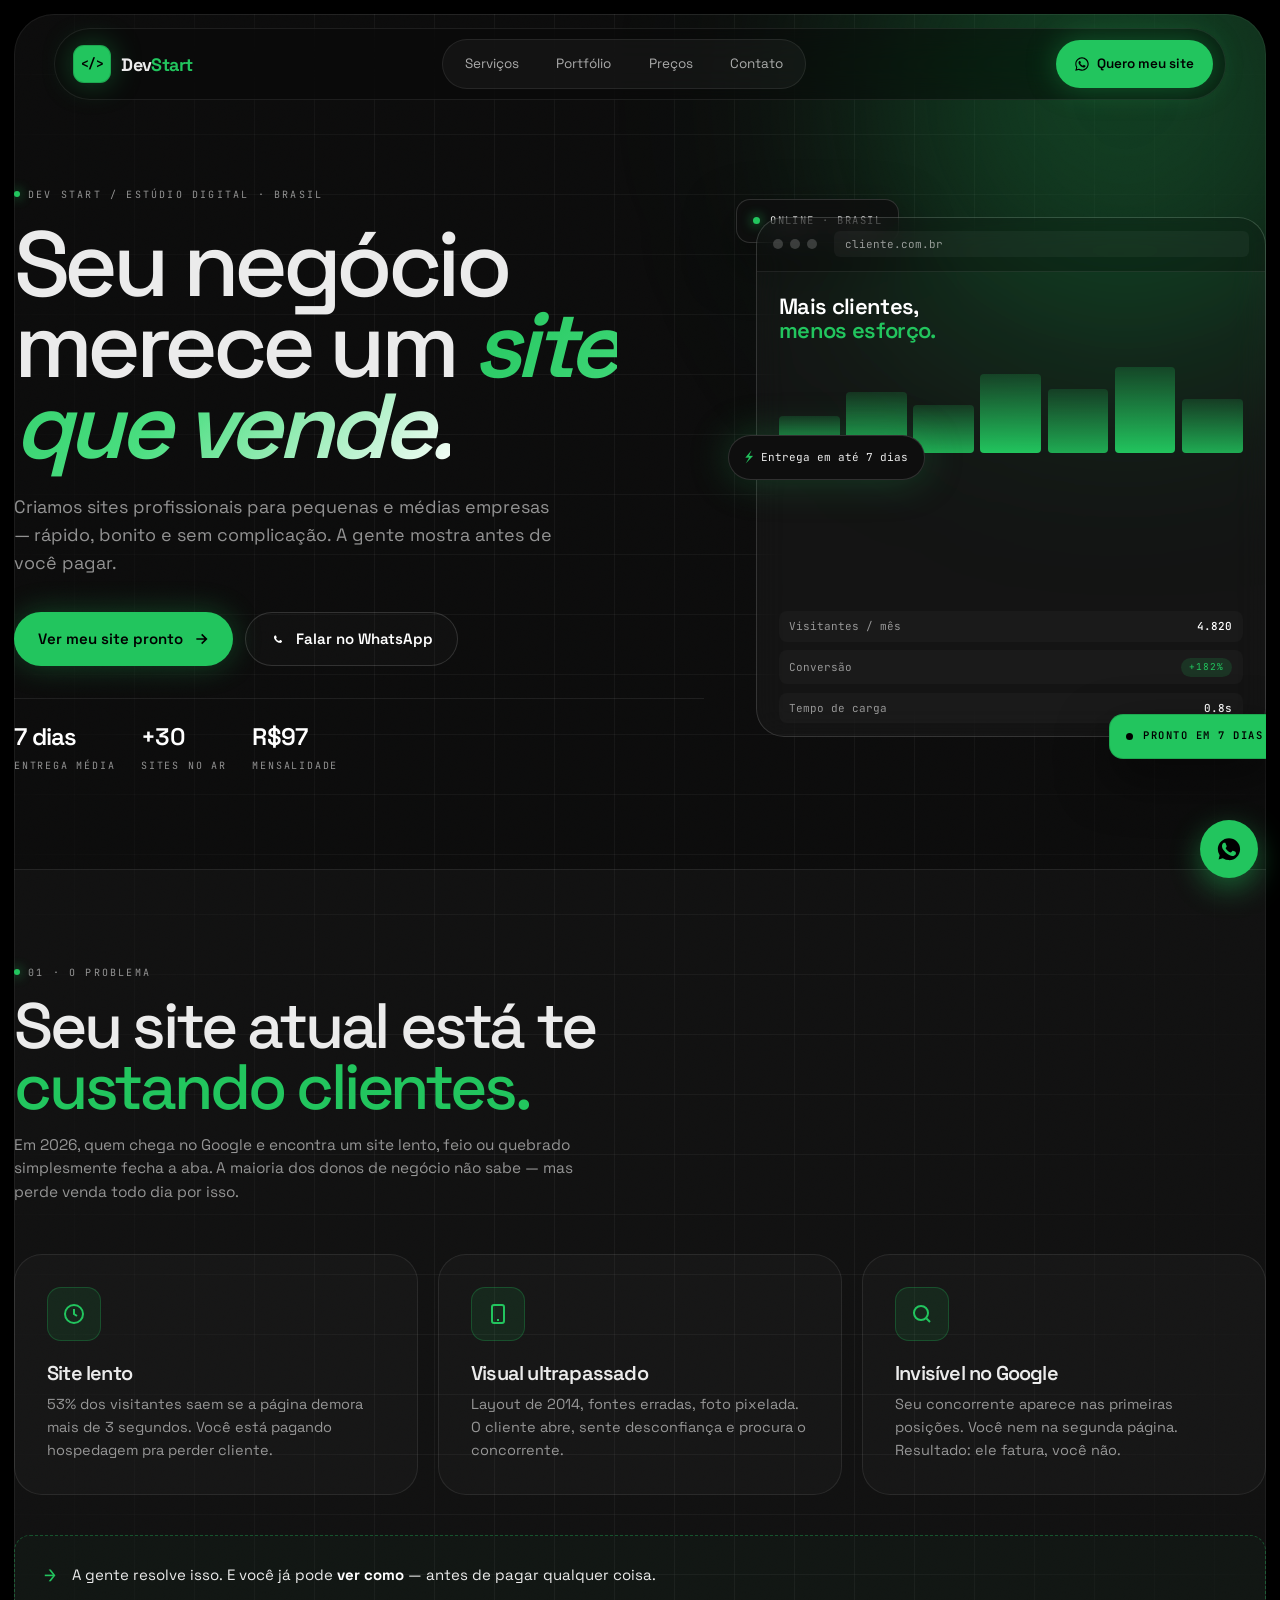
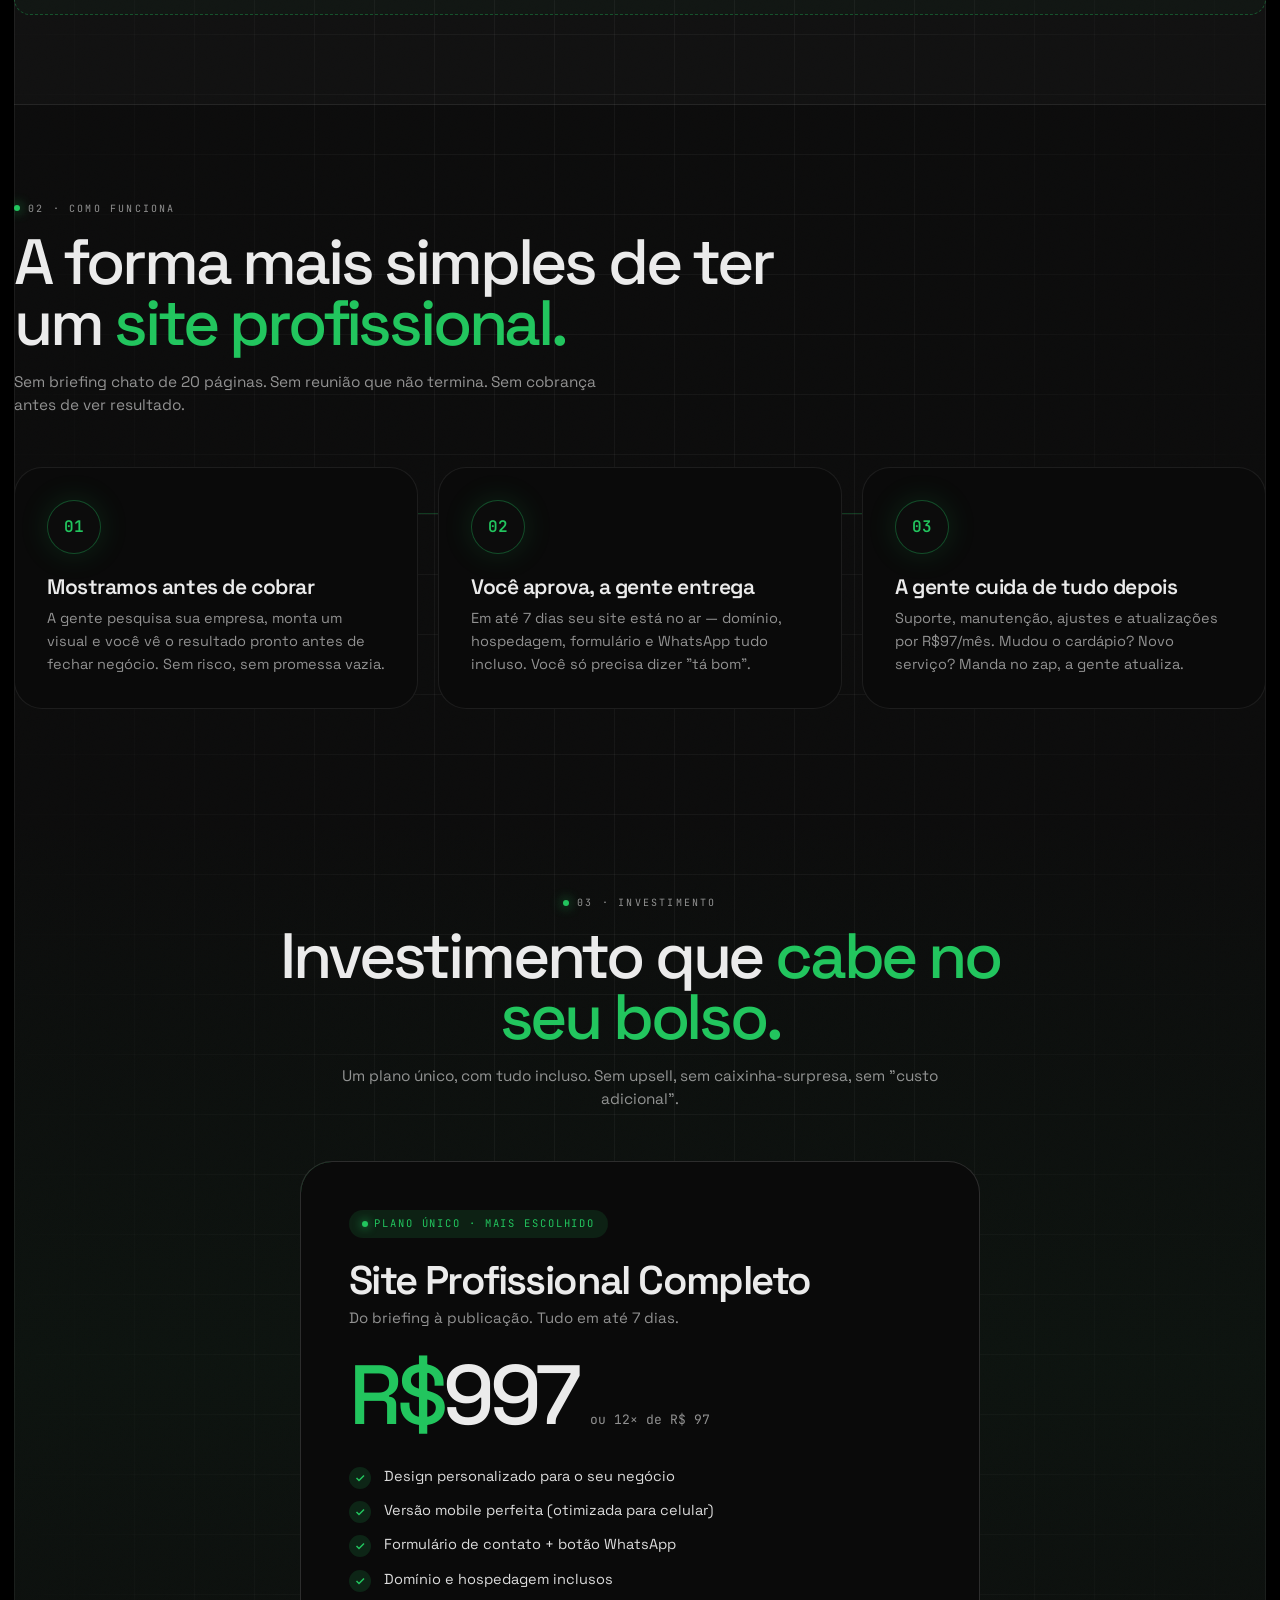
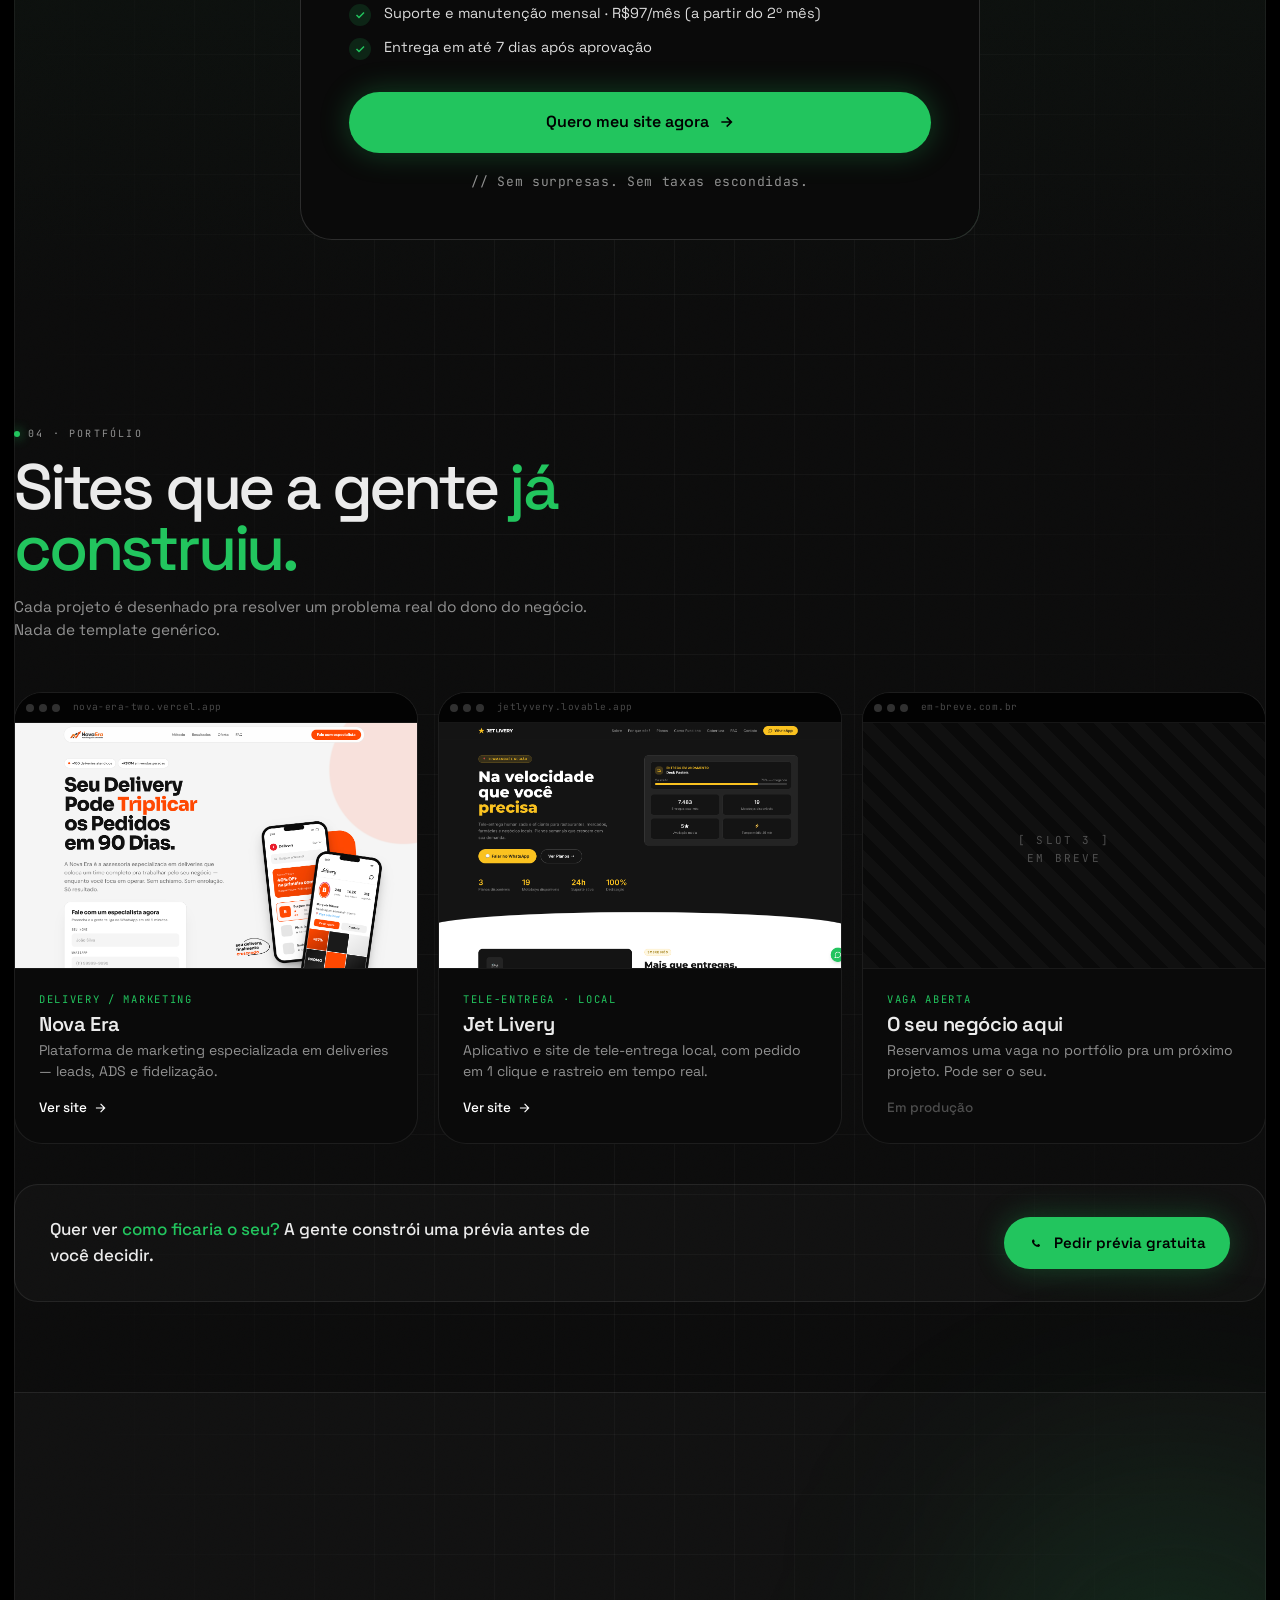
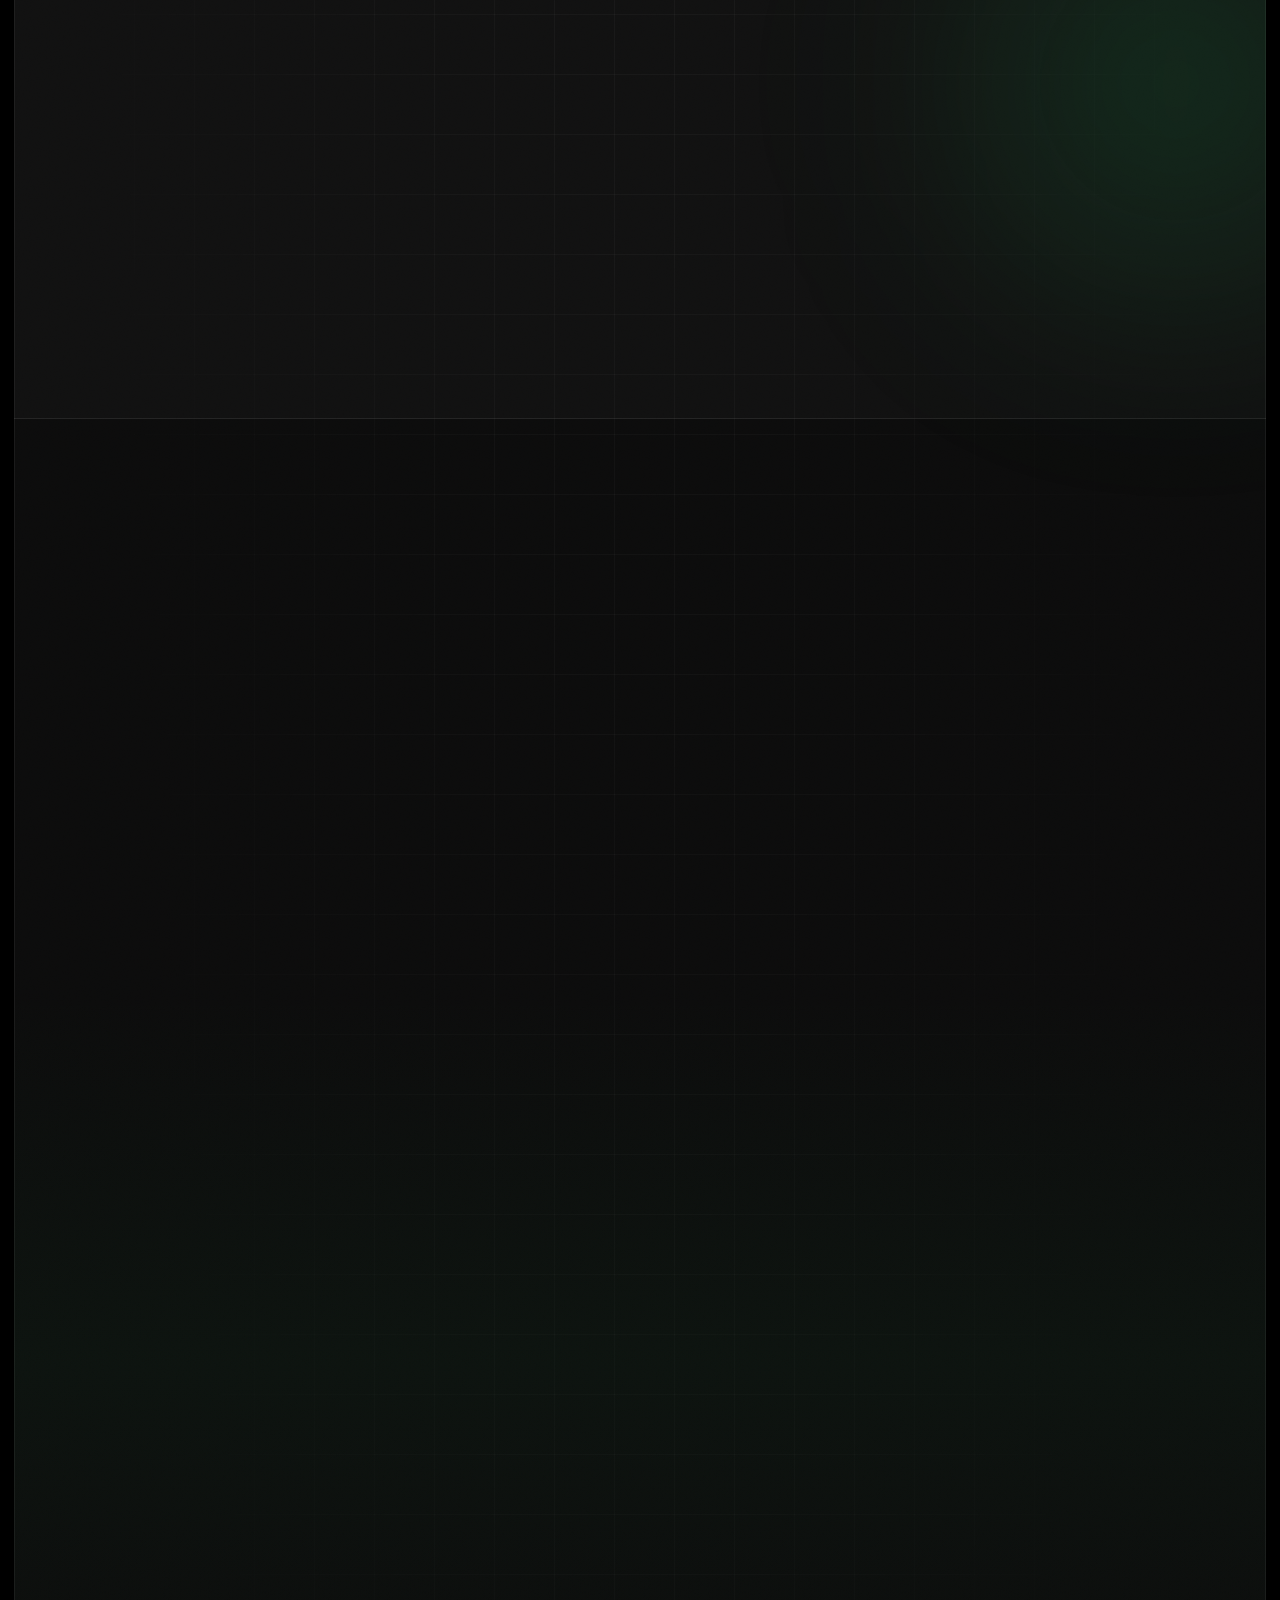
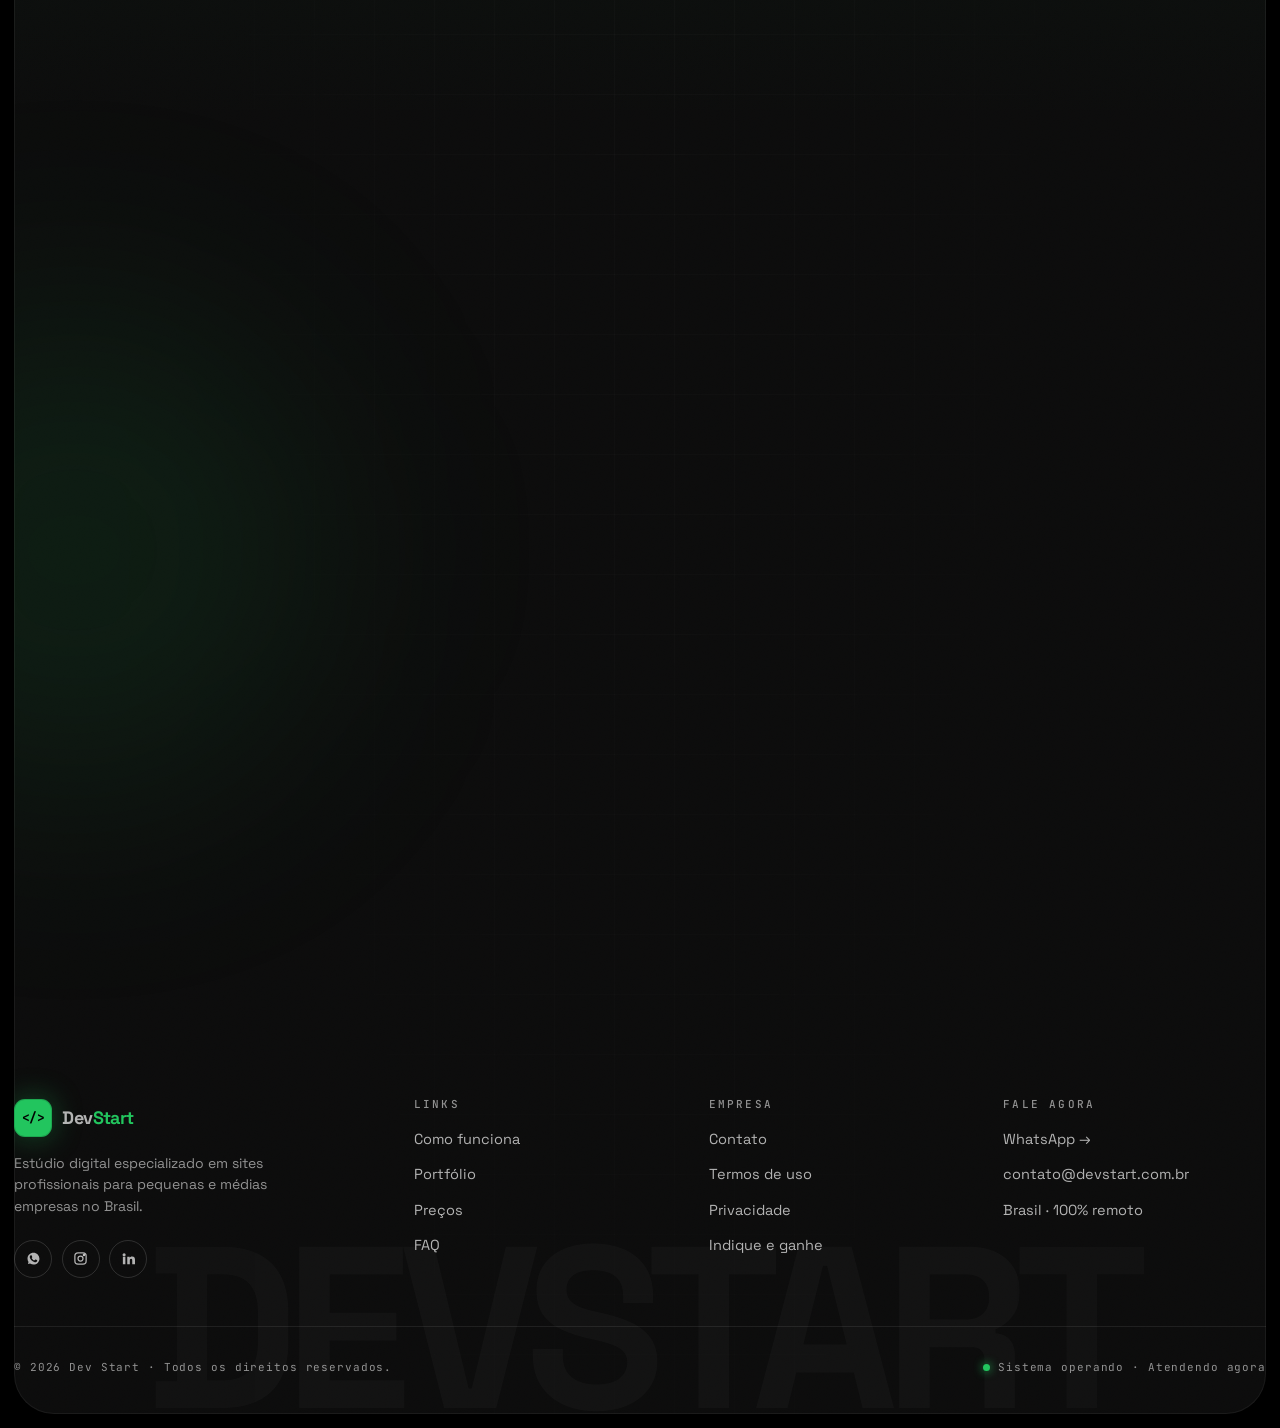
==== commit 1a0a386b: "Update index.html and add .gitignore Co-Authored-By: Claude Sonnet 4.6 <noreply@anthropic.com>" ====
--- a/index.html
+++ b/index.html
@@ -188,7 +188,7 @@
 .btn svg{width:16px;height:16px;flex-shrink:0}
 
 /* ───────────────── HERO ───────────────── */
-.hero{padding:clamp(40px,6vw,72px) 0 clamp(48px,7vw,80px)}
+.hero{padding:clamp(64px,7vw,80px) 0 clamp(72px,8vw,96px)}
 .hero-grid{
   display:grid;grid-template-columns:1.15fr .85fr;
   gap:clamp(32px,4vw,72px);
@@ -308,7 +308,7 @@
 .delivery-badge .bolt{color:var(--green);font-size:14px}
 
 /* ───────────────── sections common ───────────────── */
-.section{padding:clamp(48px,6vw,80px) 0}
+.section{padding:clamp(72px,7vw,96px) 0}
 .section-tint,.section-tint-2{position:relative}
 .section-tint::before,.section-tint-2::before{
   content:"";position:absolute;
@@ -797,8 +797,8 @@
 
 /* ───────────────── responsive ───────────────── */
 @media (max-width:980px){
-  .hero-grid{grid-template-columns:1fr;gap:40px}
-  .hero-visual{height:440px;margin:0 8px}
+  .hero-grid{grid-template-columns:1fr;gap:56px}
+  .hero-visual{height:420px;margin:0 8px}
   .hero-ctas{flex-direction:column;align-items:stretch}
   .hero-ctas .btn{width:100%}
   .problem-cards,.steps,.portfolio-grid,.testimonials{grid-template-columns:1fr}
@@ -819,22 +819,27 @@
   .shell{border-radius:1.75rem}
   .container{padding:0 20px}
   .nav-wrap{padding:0 12px;margin-top:8px}
+  .hero{padding:72px 0 88px}
+  .section{padding:72px 0}
+  .hero-visual{height:380px;margin:32px 0 0}
   .footer-grid{grid-template-columns:1fr}
   .price-amt .big{font-size:54px}
   .hero h1{font-size:46px}
   .gift-tile{width:200px;height:200px}
   .gift-tile .big-num{font-size:68px}
-  .delivery-badge{left:50%;transform:translateX(-50%);top:auto;bottom:-18px}
-  .problem-card,.step,.testi{padding:1.6rem}
-  .form{padding:1.6rem}
-  .referral{padding:1.6rem}
-  .cta-final{padding:1.6rem}
-  .portfolio-cta{padding:1.4rem;flex-direction:column;align-items:stretch}
+  .delivery-badge{left:50%;transform:translateX(-50%);top:auto;bottom:-22px}
+  .problem-card,.step,.testi{padding:1.75rem}
+  .form{padding:1.5rem}
+  .referral{padding:1.75rem;gap:2rem}
+  .cta-final{padding:1.75rem}
+  .portfolio-cta{padding:1.5rem;flex-direction:column;align-items:stretch}
   .portfolio-cta .btn{width:100%}
   .wa-float{width:56px;height:56px;bottom:18px;right:18px}
   .nav-links a{padding:.85rem 1rem;min-height:48px;display:flex;align-items:center}
   .faq-q{padding:1.25rem 0}
   .faq-q .ic{width:38px;height:38px}
+  .float-card.tl{top:-12px;left:-8px}
+  .float-card.br{right:-4px;bottom:-14px}
 }
 </style>
 </head>
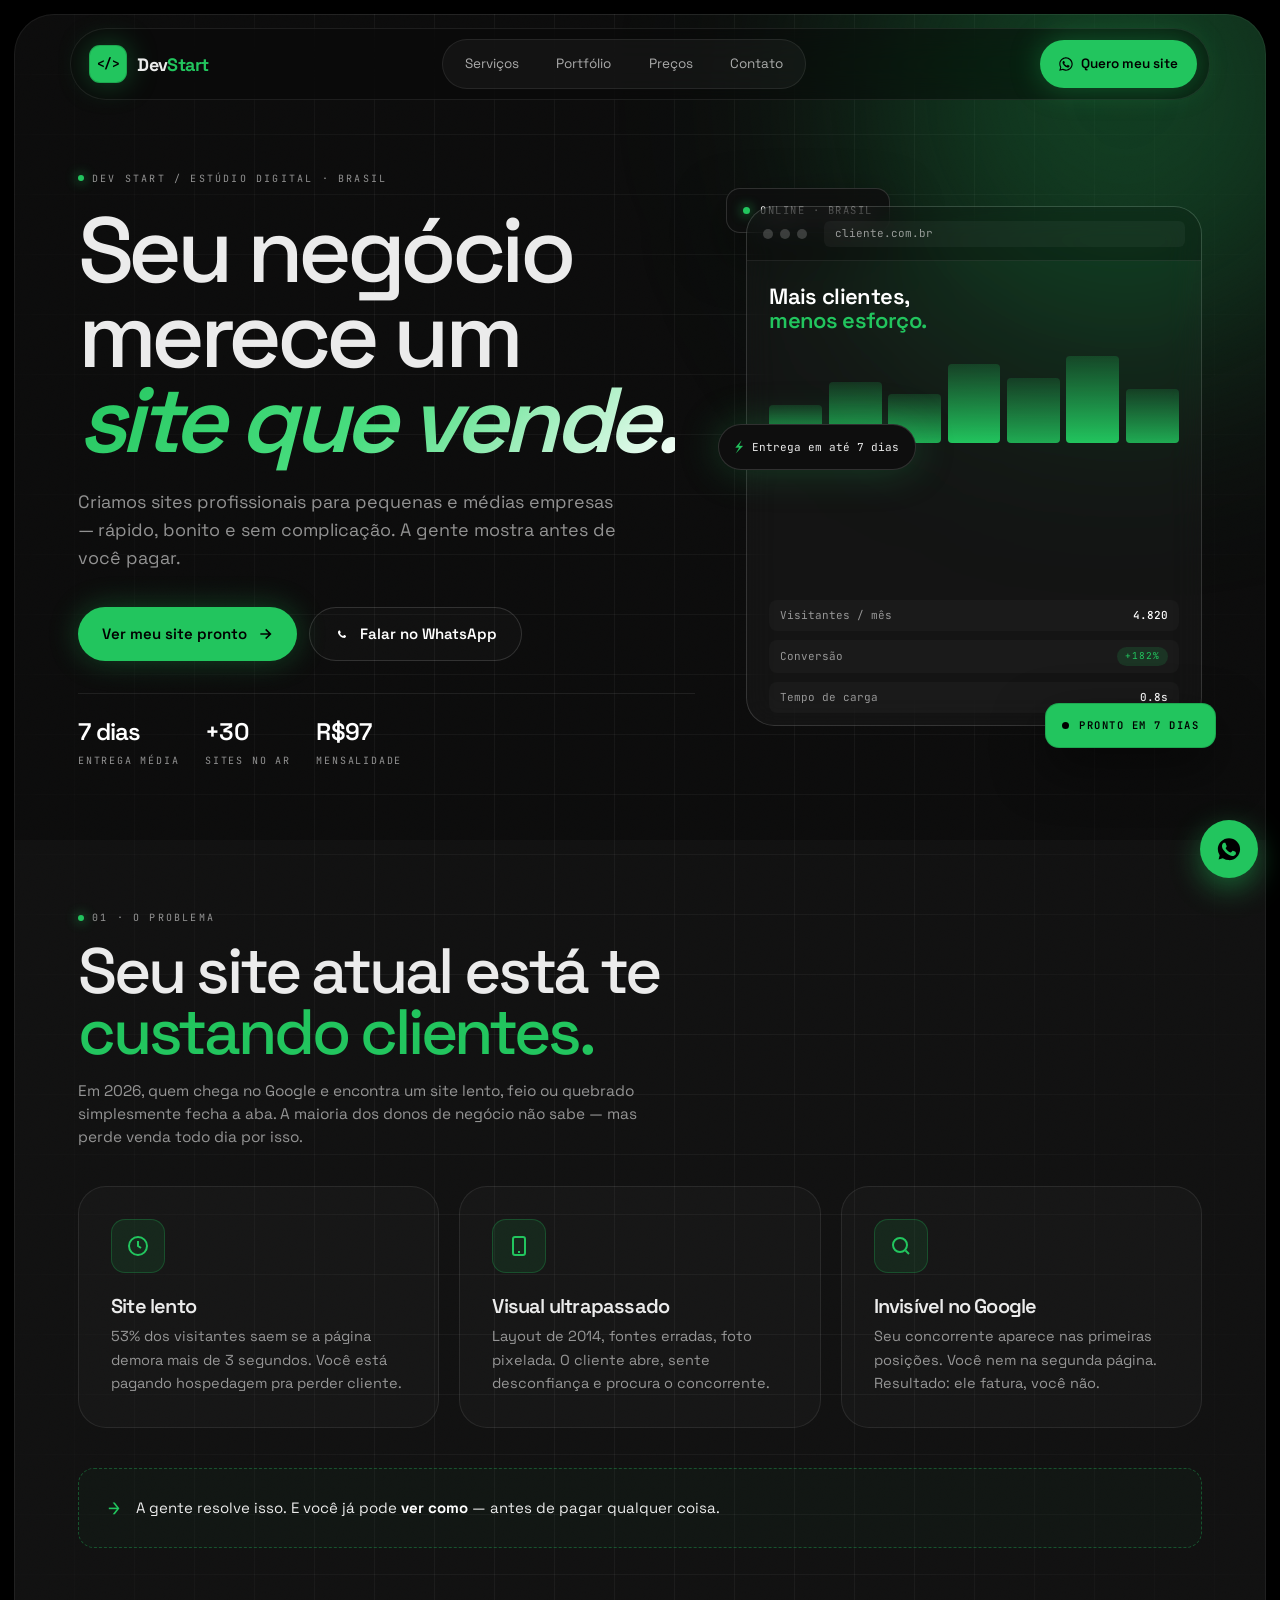
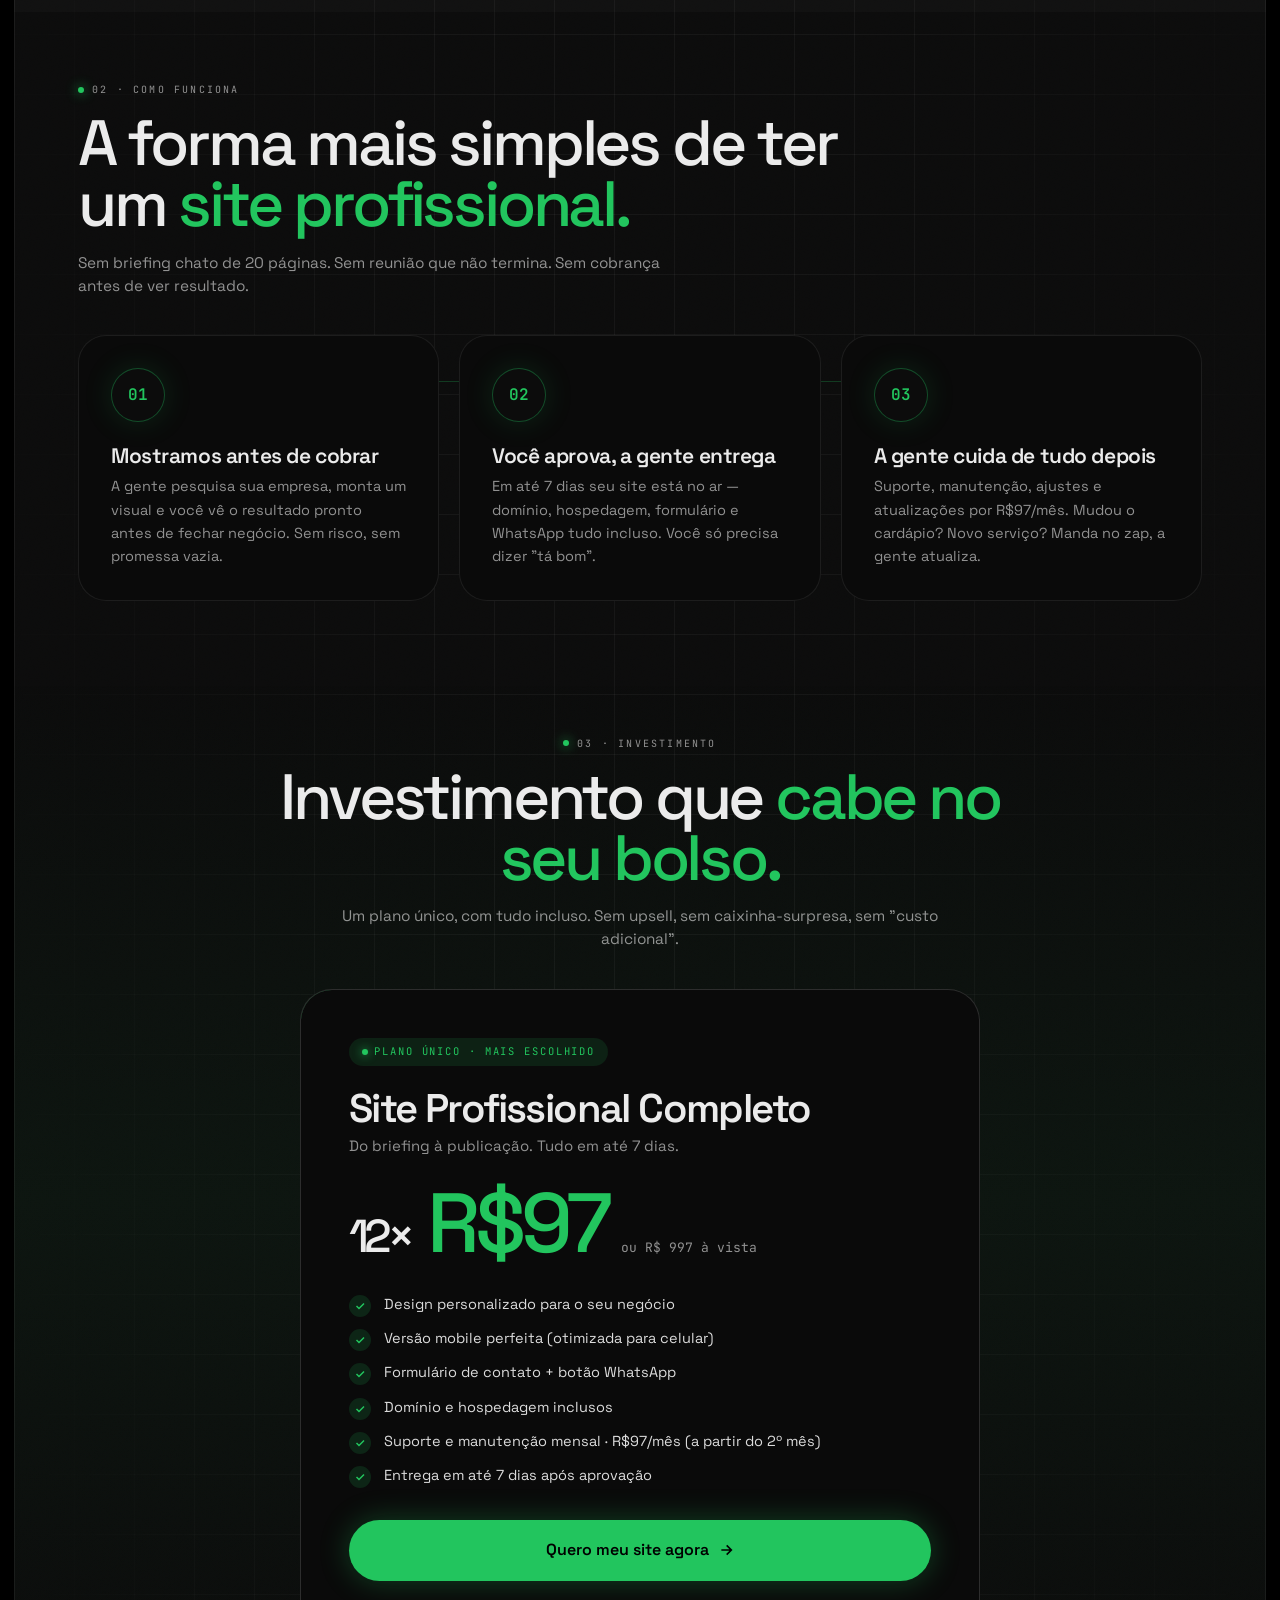
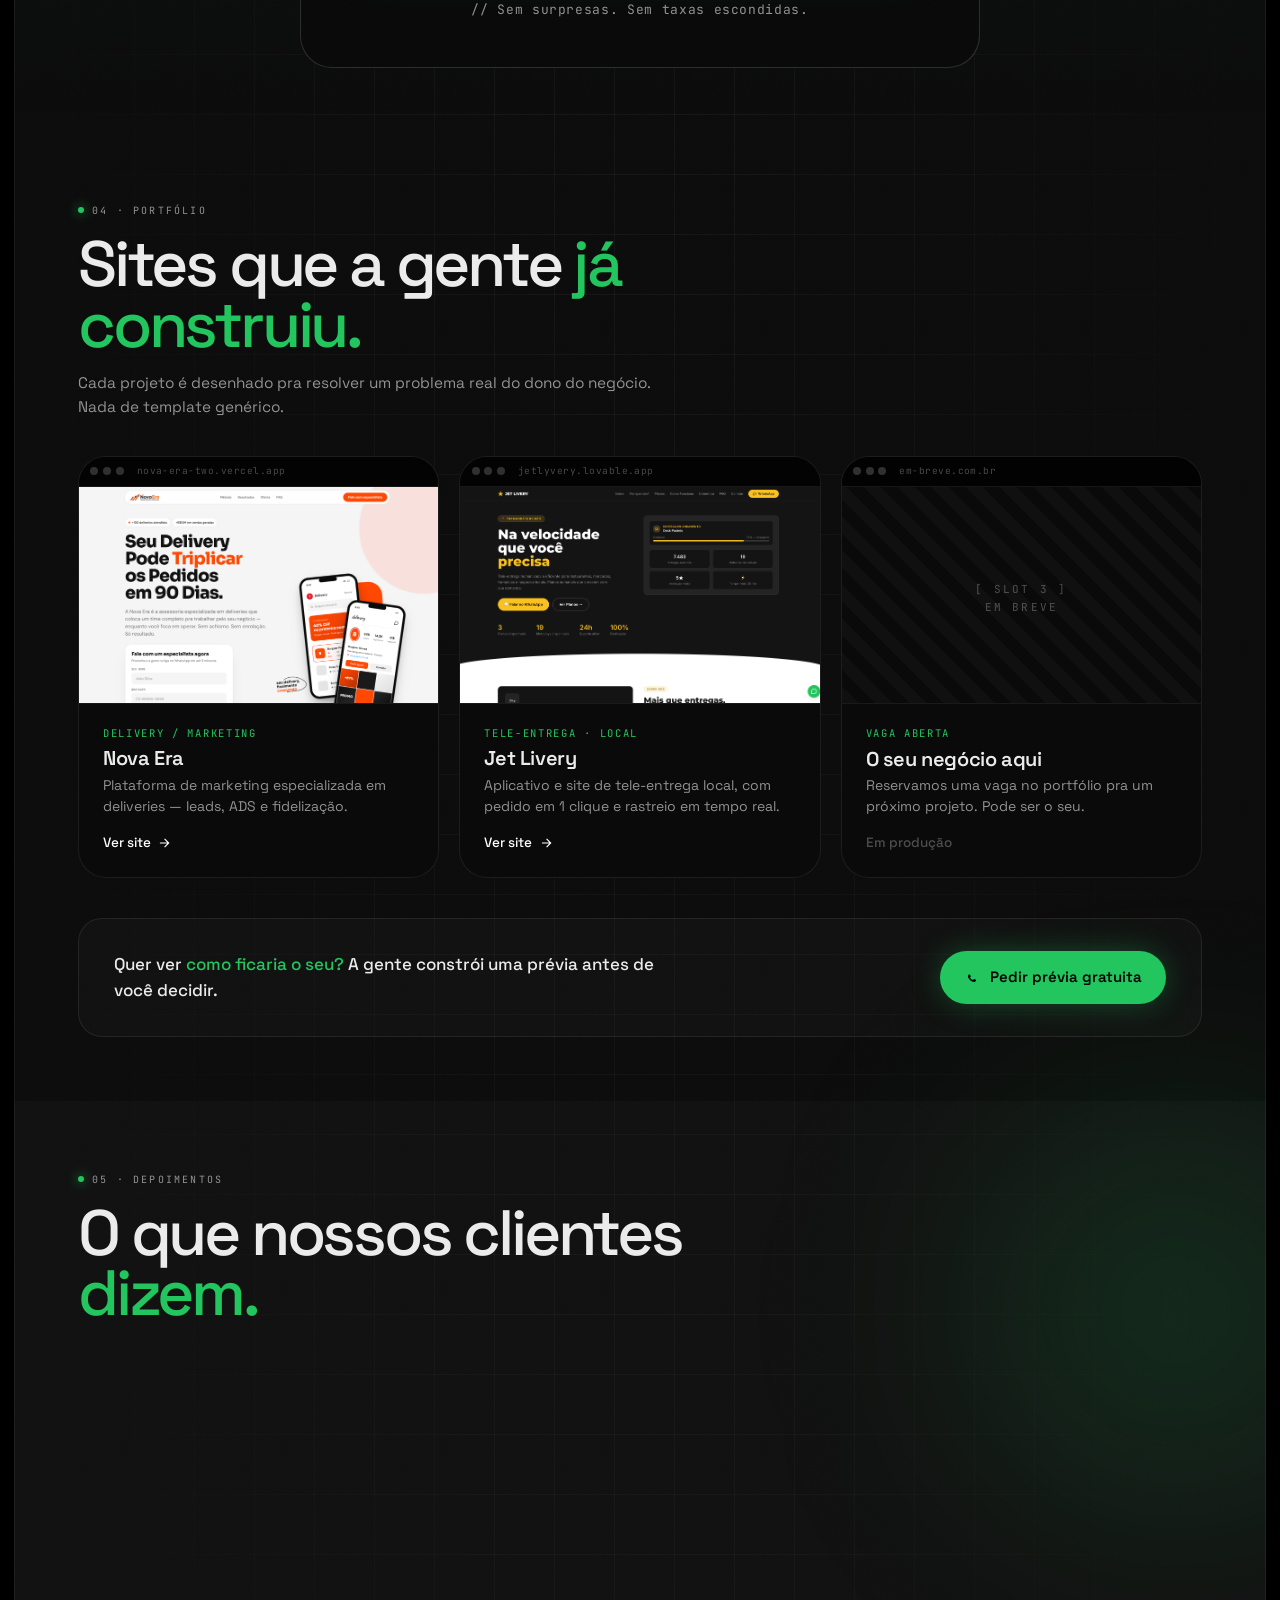
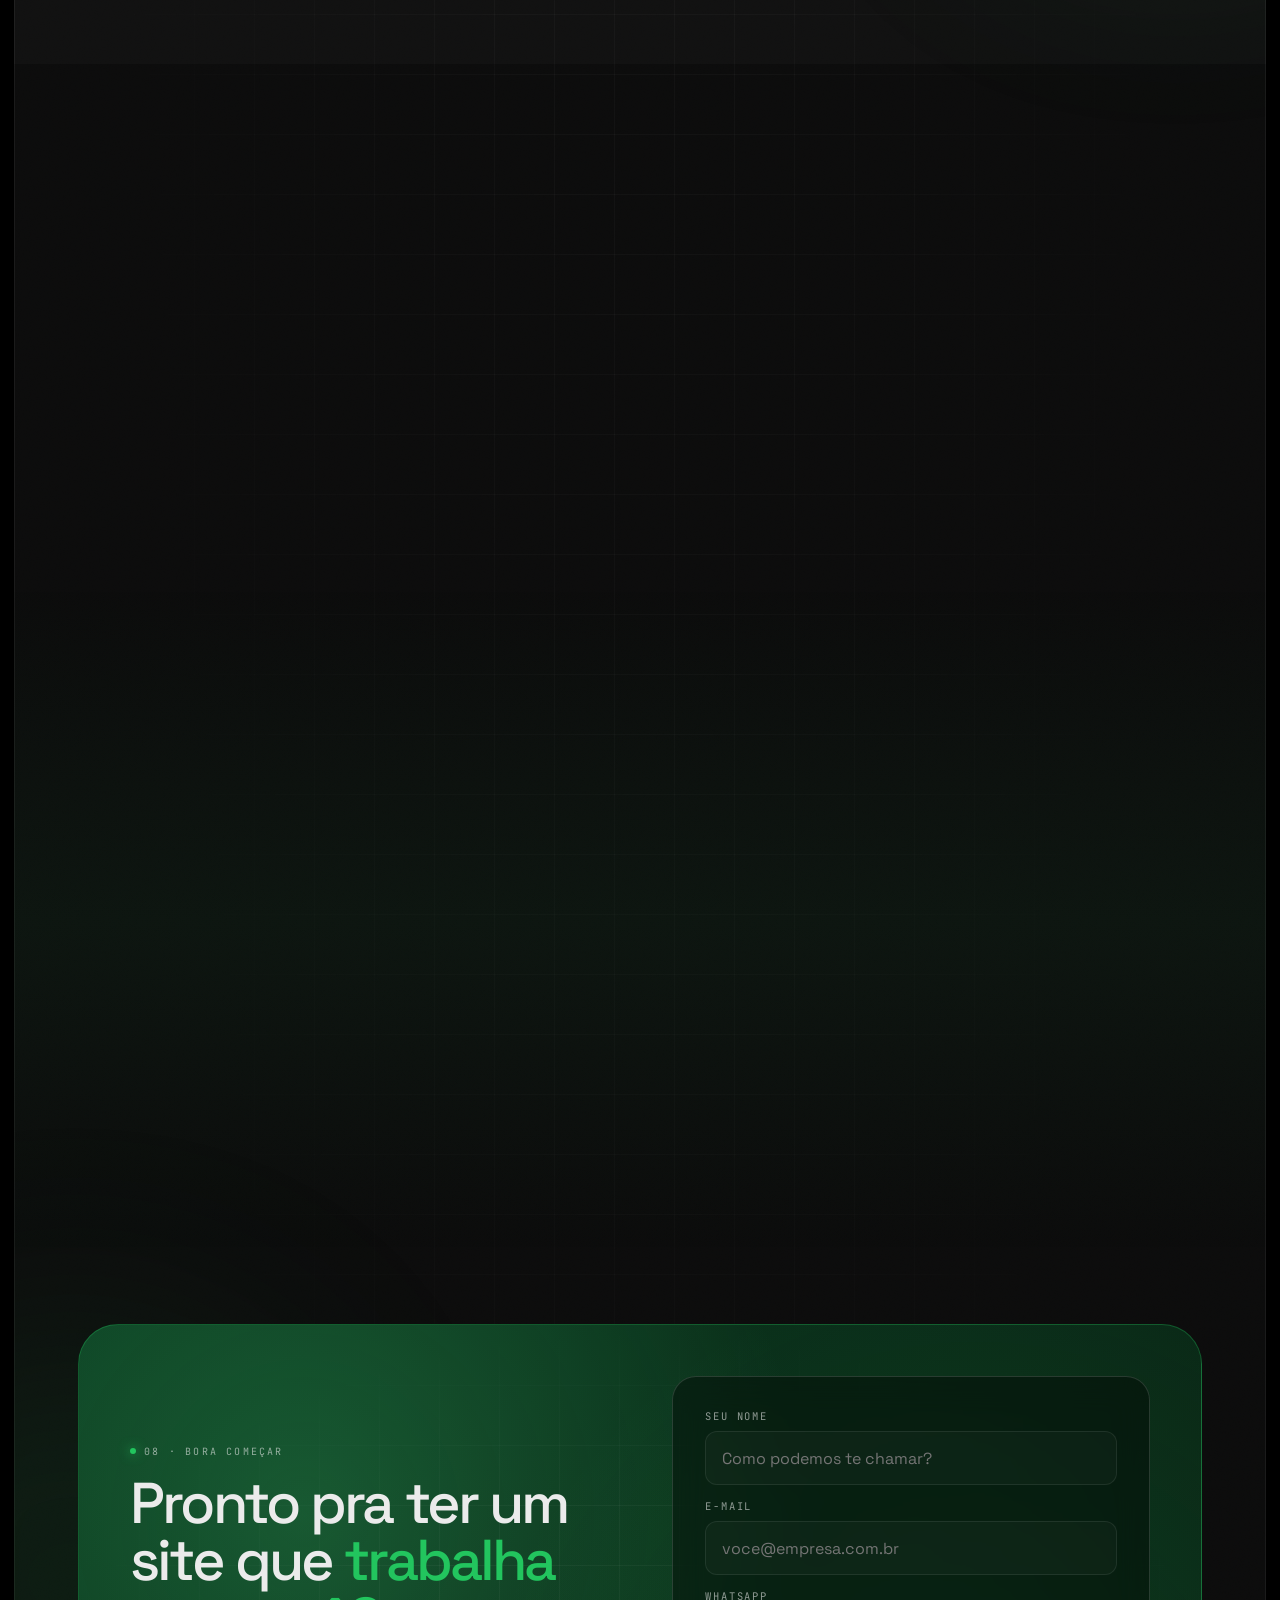
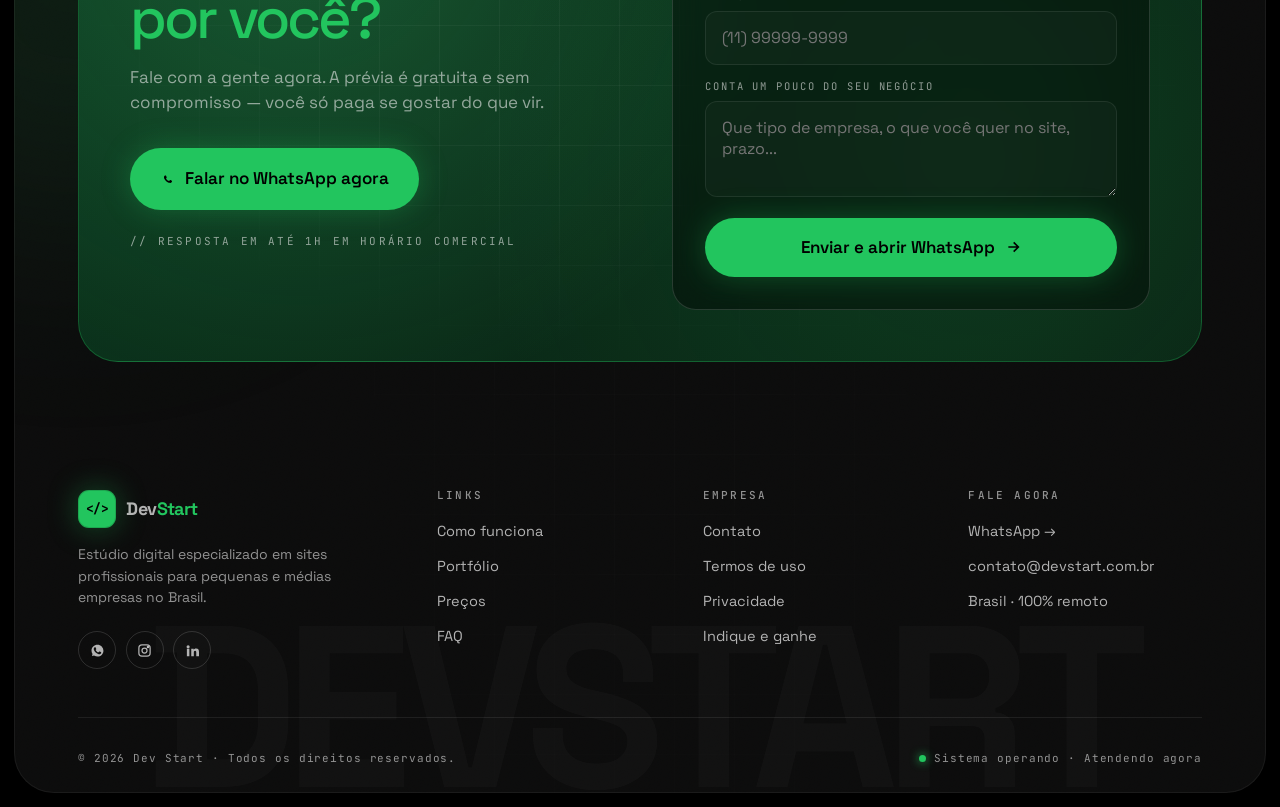
==== commit b5bde27f: "Add favicon and improve mobile spacing/typography Adds site favicon, tightens container/section padd" ====
--- a/index.html
+++ b/index.html
@@ -4,6 +4,7 @@
 <meta charset="utf-8">
 <meta name="viewport" content="width=device-width,initial-scale=1">
 <title>Dev Start — Sites profissionais que vendem</title>
+<link rel="icon" type="image/png" href="assets/favicon.png">
 <link rel="preconnect" href="https://fonts.googleapis.com">
 <link rel="preconnect" href="https://fonts.gstatic.com" crossorigin>
 <link rel="stylesheet" href="https://fonts.googleapis.com/css2?family=Space+Grotesk:wght@300;400;500;600;700&family=JetBrains+Mono:wght@400;500;600&display=swap">
@@ -100,7 +101,7 @@
 .eyebrow::before{content:"";width:6px;height:6px;border-radius:50%;background:var(--green);box-shadow:0 0 12px var(--green)}
 
 /* ───────────────── layout helpers ───────────────── */
-.container{max-width:1340px;margin:0 auto;padding:0 clamp(20px,4vw,56px);position:relative;z-index:2}
+.container{max-width:1340px;margin:0 auto;padding-left:clamp(28px,5vw,72px);padding-right:clamp(28px,5vw,72px);position:relative;z-index:2}
 section{position:relative;z-index:2}
 
 /* ───────────────── logo ───────────────── */
@@ -118,7 +119,7 @@
 /* ───────────────── navbar ───────────────── */
 .nav-wrap{
   position:sticky;top:14px;z-index:50;
-  padding:0 clamp(20px,4vw,40px);
+  padding:0 clamp(28px,5vw,56px);
   margin-top:14px;
 }
 .nav{
@@ -188,7 +189,7 @@
 .btn svg{width:16px;height:16px;flex-shrink:0}
 
 /* ───────────────── HERO ───────────────── */
-.hero{padding:clamp(64px,7vw,80px) 0 clamp(72px,8vw,96px)}
+.hero{padding-top:clamp(40px,5vw,64px);padding-bottom:clamp(48px,6vw,72px)}
 .hero-grid{
   display:grid;grid-template-columns:1.15fr .85fr;
   gap:clamp(32px,4vw,72px);
@@ -196,10 +197,14 @@
 }
 .hero-eyebrow{margin-bottom:1.4rem}
 .hero h1{
-  font-size:clamp(48px,7.2vw,108px);
-  line-height:.88;
+  font-size:clamp(44px,7.2vw,108px);
+  line-height:.92;
   margin-bottom:1.6rem;
   font-weight:500;
+  text-wrap:balance;
+  overflow-wrap:break-word;
+  word-break:normal;
+  hyphens:auto;
 }
 .hero h1 .italic{
   font-style:italic;
@@ -308,7 +313,7 @@
 .delivery-badge .bolt{color:var(--green);font-size:14px}
 
 /* ───────────────── sections common ───────────────── */
-.section{padding:clamp(72px,7vw,96px) 0}
+.section{padding-top:clamp(52px,5vw,72px);padding-bottom:clamp(52px,5vw,72px)}
 .section-tint,.section-tint-2{position:relative}
 .section-tint::before,.section-tint-2::before{
   content:"";position:absolute;
@@ -317,14 +322,12 @@
   z-index:-1;pointer-events:none;
 }
 .section-tint::before{
-  background:rgba(255,255,255,.018);
-  border-top:1px solid var(--line);
-  border-bottom:1px solid var(--line);
+  background:rgba(255,255,255,.022);
 }
 .section-tint-2::before{
-  background:linear-gradient(180deg,transparent 0%,rgba(34,197,94,.04) 50%,transparent 100%);
-}
-.section-head{margin-bottom:clamp(32px,4vw,56px);max-width:780px}
+  background:linear-gradient(180deg,transparent 0%,rgba(34,197,94,.05) 50%,transparent 100%);
+}
+.section-head{margin-bottom:clamp(28px,3vw,48px);max-width:780px}
 .section-head .eyebrow{margin-bottom:1rem}
 .section-head h2{
   font-size:clamp(36px,5vw,68px);
@@ -671,7 +674,7 @@
 
 /* ───────────────── CTA FINAL ───────────────── */
 .cta-final{
-  padding:clamp(40px,6vw,80px);
+  padding:clamp(28px,4vw,80px);
   border-radius:2.5rem;
   background:
     radial-gradient(circle at 20% 30%,rgba(74,222,128,.22),transparent 50%),
@@ -690,19 +693,20 @@
   -webkit-mask-image:radial-gradient(ellipse at center,#000 30%,transparent 75%);
   pointer-events:none;
 }
-.cta-grid{display:grid;grid-template-columns:1fr 1fr;gap:clamp(32px,5vw,72px);align-items:center;position:relative;z-index:2}
-.cta-final h2{font-size:clamp(36px,5vw,62px);letter-spacing:-.05em;line-height:.95;margin-bottom:1.1rem;font-weight:500}
+.cta-grid{display:grid;grid-template-columns:1fr 1fr;gap:clamp(32px,5vw,72px);align-items:center;position:relative;z-index:2;min-width:0}
+.cta-final h2{font-size:clamp(26px,4.5vw,62px);letter-spacing:-.05em;line-height:1;margin-bottom:1.1rem;font-weight:500;overflow-wrap:break-word;word-break:normal}
 .cta-final h2 em{color:var(--green);font-style:normal}
 .cta-final p.lead{color:var(--txt-2);font-size:17px;margin-bottom:2rem;max-width:480px}
 .cta-final .btn-lg{font-size:17px}
 
 .form{
-  padding:2rem;
+  padding:clamp(1.25rem,3vw,2rem);
   background:rgba(0,0,0,.4);
   backdrop-filter:blur(16px);
   border:1px solid var(--line-2);
   border-radius:1.5rem;
   display:flex;flex-direction:column;gap:.9rem;
+  min-width:0;
 }
 .field{display:flex;flex-direction:column;gap:.4rem}
 .field label{font-family:var(--mono);font-size:10.5px;text-transform:uppercase;letter-spacing:.18em;color:var(--txt-2)}
@@ -726,7 +730,8 @@
 
 /* ───────────────── FOOTER ───────────────── */
 .footer{
-  padding:clamp(60px,8vw,100px) 0 clamp(28px,3vw,40px);
+  padding-top:clamp(48px,5vw,64px);
+  padding-bottom:clamp(20px,2vw,32px);
   position:relative;overflow:hidden;
 }
 .footer::before{
@@ -797,8 +802,8 @@
 
 /* ───────────────── responsive ───────────────── */
 @media (max-width:980px){
-  .hero-grid{grid-template-columns:1fr;gap:56px}
-  .hero-visual{height:420px;margin:0 8px}
+  .hero-grid{grid-template-columns:1fr;gap:48px}
+  .hero-visual{height:440px;margin:0 8px}
   .hero-ctas{flex-direction:column;align-items:stretch}
   .hero-ctas .btn{width:100%}
   .problem-cards,.steps,.portfolio-grid,.testimonials{grid-template-columns:1fr}
@@ -815,31 +820,28 @@
   .nav-cta span.hide-sm{display:none}
 }
 @media (max-width:600px){
-  .viewport{padding:8px}
-  .shell{border-radius:1.75rem}
-  .container{padding:0 20px}
-  .nav-wrap{padding:0 12px;margin-top:8px}
-  .hero{padding:72px 0 88px}
-  .section{padding:72px 0}
-  .hero-visual{height:380px;margin:32px 0 0}
+  .viewport{padding:10px}
+  .container{padding-left:24px;padding-right:24px}
+  .nav-wrap{padding-left:14px;padding-right:14px}
+  .section{padding-top:52px;padding-bottom:52px}
+  .hero{padding-top:52px;padding-bottom:64px}
+  .section-head{margin-bottom:32px}
   .footer-grid{grid-template-columns:1fr}
+  .footer{padding-top:52px;padding-bottom:28px}
   .price-amt .big{font-size:54px}
-  .hero h1{font-size:46px}
+  .hero h1{font-size:40px}
   .gift-tile{width:200px;height:200px}
   .gift-tile .big-num{font-size:68px}
-  .delivery-badge{left:50%;transform:translateX(-50%);top:auto;bottom:-22px}
-  .problem-card,.step,.testi{padding:1.75rem}
-  .form{padding:1.5rem}
-  .referral{padding:1.75rem;gap:2rem}
-  .cta-final{padding:1.75rem}
-  .portfolio-cta{padding:1.5rem;flex-direction:column;align-items:stretch}
+  .delivery-badge{left:50%;transform:translateX(-50%);top:auto;bottom:-18px}
+  .portfolio-cta{flex-direction:column;align-items:stretch}
   .portfolio-cta .btn{width:100%}
   .wa-float{width:56px;height:56px;bottom:18px;right:18px}
-  .nav-links a{padding:.85rem 1rem;min-height:48px;display:flex;align-items:center}
-  .faq-q{padding:1.25rem 0}
-  .faq-q .ic{width:38px;height:38px}
-  .float-card.tl{top:-12px;left:-8px}
-  .float-card.br{right:-4px;bottom:-14px}
+  .nav-links a{min-height:48px;display:flex;align-items:center}
+  .cta-final{padding:1.4rem;border-radius:1.5rem}
+  .cta-final h2{font-size:28px;line-height:1.05}
+  .cta-final p.lead{font-size:15px}
+  .form{padding:1.25rem}
+  .referral{padding:1.5rem;gap:1.5rem}
 }
 </style>
 </head>
@@ -881,7 +883,7 @@
         <div>
           <div class="eyebrow hero-eyebrow reveal">Dev Start / Estúdio digital · Brasil</div>
           <h1 class="reveal d1">
-            Seu negócio merece um&nbsp;<span class="italic">site que vende.</span>
+            Seu negócio merece um <span class="italic">site que vende.</span>
           </h1>
           <p class="lead reveal d2">
             Criamos sites profissionais para pequenas e médias empresas — rápido, bonito e sem complicação. A gente mostra antes de você pagar.
@@ -1014,8 +1016,8 @@
           <h3 class="price-name">Site Profissional Completo</h3>
           <p class="price-sub">Do briefing à publicação. Tudo em até 7 dias.</p>
           <div class="price-amt">
-            <span class="big"><span class="c">R$</span>997</span>
-            <span class="or">ou 12× de R$ 97</span>
+            <span class="big"><span style="font-size:.55em">12×</span> <span class="c">R$97</span></span>
+            <span class="or">ou R$ 997 à vista</span>
           </div>
           <ul class="price-list">
             <li><span class="ck"><svg viewBox="0 0 24 24" fill="none" stroke="currentColor" stroke-width="3"><path d="m5 12 5 5L20 7"/></svg></span> Design personalizado para o seu negócio</li>
@@ -1236,7 +1238,7 @@
             <div class="eyebrow" style="margin-bottom:1rem">08 · Bora começar</div>
             <h2>Pronto pra ter um site que <em>trabalha por você?</em></h2>
             <p class="lead">Fale com a gente agora. A prévia é gratuita e sem compromisso — você só paga se gostar do que vir.</p>
-            <a href="https://wa.me/55SEUNUMERO?text=Oi!%20Quero%20uma%20pr%C3%A9via%20gratuita%20do%20meu%20site." target="_blank" rel="noopener" class="btn btn-primary btn-lg">
+            <a href="https://wa.me/5551996823124?text=Oi!%20Quero%20uma%20pr%C3%A9via%20gratuita%20do%20meu%20site." target="_blank" rel="noopener" class="btn btn-primary btn-lg">
               <svg viewBox="0 0 24 24" fill="currentColor"><path d="M17.5 14.4c-.3-.2-1.7-.8-2-.9-.3-.1-.5-.2-.7.2s-.8.9-1 1.1c-.2.2-.4.2-.7 0-.3-.2-1.2-.4-2.3-1.4-.8-.7-1.4-1.7-1.6-1.9-.2-.3 0-.5.1-.6.1-.1.3-.4.4-.5.1-.2.2-.3.3-.5.1-.2 0-.4 0-.5l-.9-2.2c-.2-.6-.5-.5-.7-.5h-.6c-.2 0-.5.1-.8.4-.3.3-1 1-1 2.5s1.1 2.9 1.2 3.1c.2.2 2.1 3.2 5 4.5.7.3 1.3.5 1.7.6.7.2 1.4.2 1.9.1.6-.1 1.7-.7 2-1.4.2-.7.2-1.2.2-1.4 0-.1-.2-.2-.5-.4Z"/></svg>
               Falar no WhatsApp agora
             </a>
@@ -1282,7 +1284,7 @@
           </a>
           <p>Estúdio digital especializado em sites profissionais para pequenas e médias empresas no Brasil.</p>
           <div class="socials">
-            <a href="https://wa.me/55SEUNUMERO" aria-label="WhatsApp" target="_blank" rel="noopener">
+            <a href="https://wa.me/5551996823124" aria-label="WhatsApp" target="_blank" rel="noopener">
               <svg viewBox="0 0 24 24" fill="currentColor"><path d="M17.5 14.4c-.3-.2-1.7-.8-2-.9-.3-.1-.5-.2-.7.2s-.8.9-1 1.1c-.2.2-.4.2-.7 0-.3-.2-1.2-.4-2.3-1.4-.8-.7-1.4-1.7-1.6-1.9-.2-.3 0-.5.1-.6.1-.1.3-.4.4-.5.1-.2.2-.3.3-.5.1-.2 0-.4 0-.5l-.9-2.2c-.2-.6-.5-.5-.7-.5h-.6c-.2 0-.5.1-.8.4-.3.3-1 1-1 2.5s1.1 2.9 1.2 3.1c.2.2 2.1 3.2 5 4.5.7.3 1.3.5 1.7.6.7.2 1.4.2 1.9.1.6-.1 1.7-.7 2-1.4.2-.7.2-1.2.2-1.4 0-.1-.2-.2-.5-.4ZM12 21.5a9.5 9.5 0 0 1-4.9-1.3l-.4-.2-3.6.9.9-3.5-.2-.4a9.4 9.4 0 0 1-1.4-5C2.4 7 6.7 2.7 12 2.7c2.5 0 4.9 1 6.7 2.8a9.4 9.4 0 0 1 2.8 6.7c0 5.2-4.3 9.5-9.5 9.5Z"/></svg>
             </a>
             <a href="#" aria-label="Instagram"><svg viewBox="0 0 24 24" fill="none" stroke="currentColor" stroke-width="2"><rect x="3" y="3" width="18" height="18" rx="5"/><circle cx="12" cy="12" r="4"/><circle cx="17.5" cy="6.5" r="1" fill="currentColor"/></svg></a>
@@ -1310,7 +1312,7 @@
         <div class="footer-col">
           <h4>Fale agora</h4>
           <ul>
-            <li><a href="https://wa.me/55SEUNUMERO" target="_blank" rel="noopener">WhatsApp →</a></li>
+            <li><a href="https://wa.me/5551996823124" target="_blank" rel="noopener">WhatsApp →</a></li>
             <li><a href="mailto:contato@devstart.com.br">contato@devstart.com.br</a></li>
             <li><a href="#">Brasil · 100% remoto</a></li>
           </ul>
@@ -1325,13 +1327,13 @@
 </div>
 
 <!-- floating WA -->
-<a href="https://wa.me/55SEUNUMERO" class="wa-float" target="_blank" rel="noopener" aria-label="Fale no WhatsApp">
+<a href="https://wa.me/5551996823124" class="wa-float" target="_blank" rel="noopener" aria-label="Fale no WhatsApp">
   <svg viewBox="0 0 24 24" fill="currentColor"><path d="M17.5 14.4c-.3-.2-1.7-.8-2-.9-.3-.1-.5-.2-.7.2s-.8.9-1 1.1c-.2.2-.4.2-.7 0-.3-.2-1.2-.4-2.3-1.4-.8-.7-1.4-1.7-1.6-1.9-.2-.3 0-.5.1-.6.1-.1.3-.4.4-.5.1-.2.2-.3.3-.5.1-.2 0-.4 0-.5l-.9-2.2c-.2-.6-.5-.5-.7-.5h-.6c-.2 0-.5.1-.8.4-.3.3-1 1-1 2.5s1.1 2.9 1.2 3.1c.2.2 2.1 3.2 5 4.5.7.3 1.3.5 1.7.6.7.2 1.4.2 1.9.1.6-.1 1.7-.7 2-1.4.2-.7.2-1.2.2-1.4 0-.1-.2-.2-.5-.4ZM12 21.5a9.5 9.5 0 0 1-4.9-1.3l-.4-.2-3.6.9.9-3.5-.2-.4a9.4 9.4 0 0 1-1.4-5C2.4 7 6.7 2.7 12 2.7c2.5 0 4.9 1 6.7 2.8a9.4 9.4 0 0 1 2.8 6.7c0 5.2-4.3 9.5-9.5 9.5Z"/></svg>
 </a>
 
 <script>
 /* ──────────── config ──────────── */
-const WA_NUMBER = '55SEUNUMERO'; // substituir pelo real
+const WA_NUMBER = '5551996823124'; // substituir pelo real
 const WA_BASE   = `https://wa.me/${WA_NUMBER}`;
 const WA_DEFAULT_MSG = 'Oi! Vim pelo site da Dev Start. Quero saber mais sobre criação de site.';
 
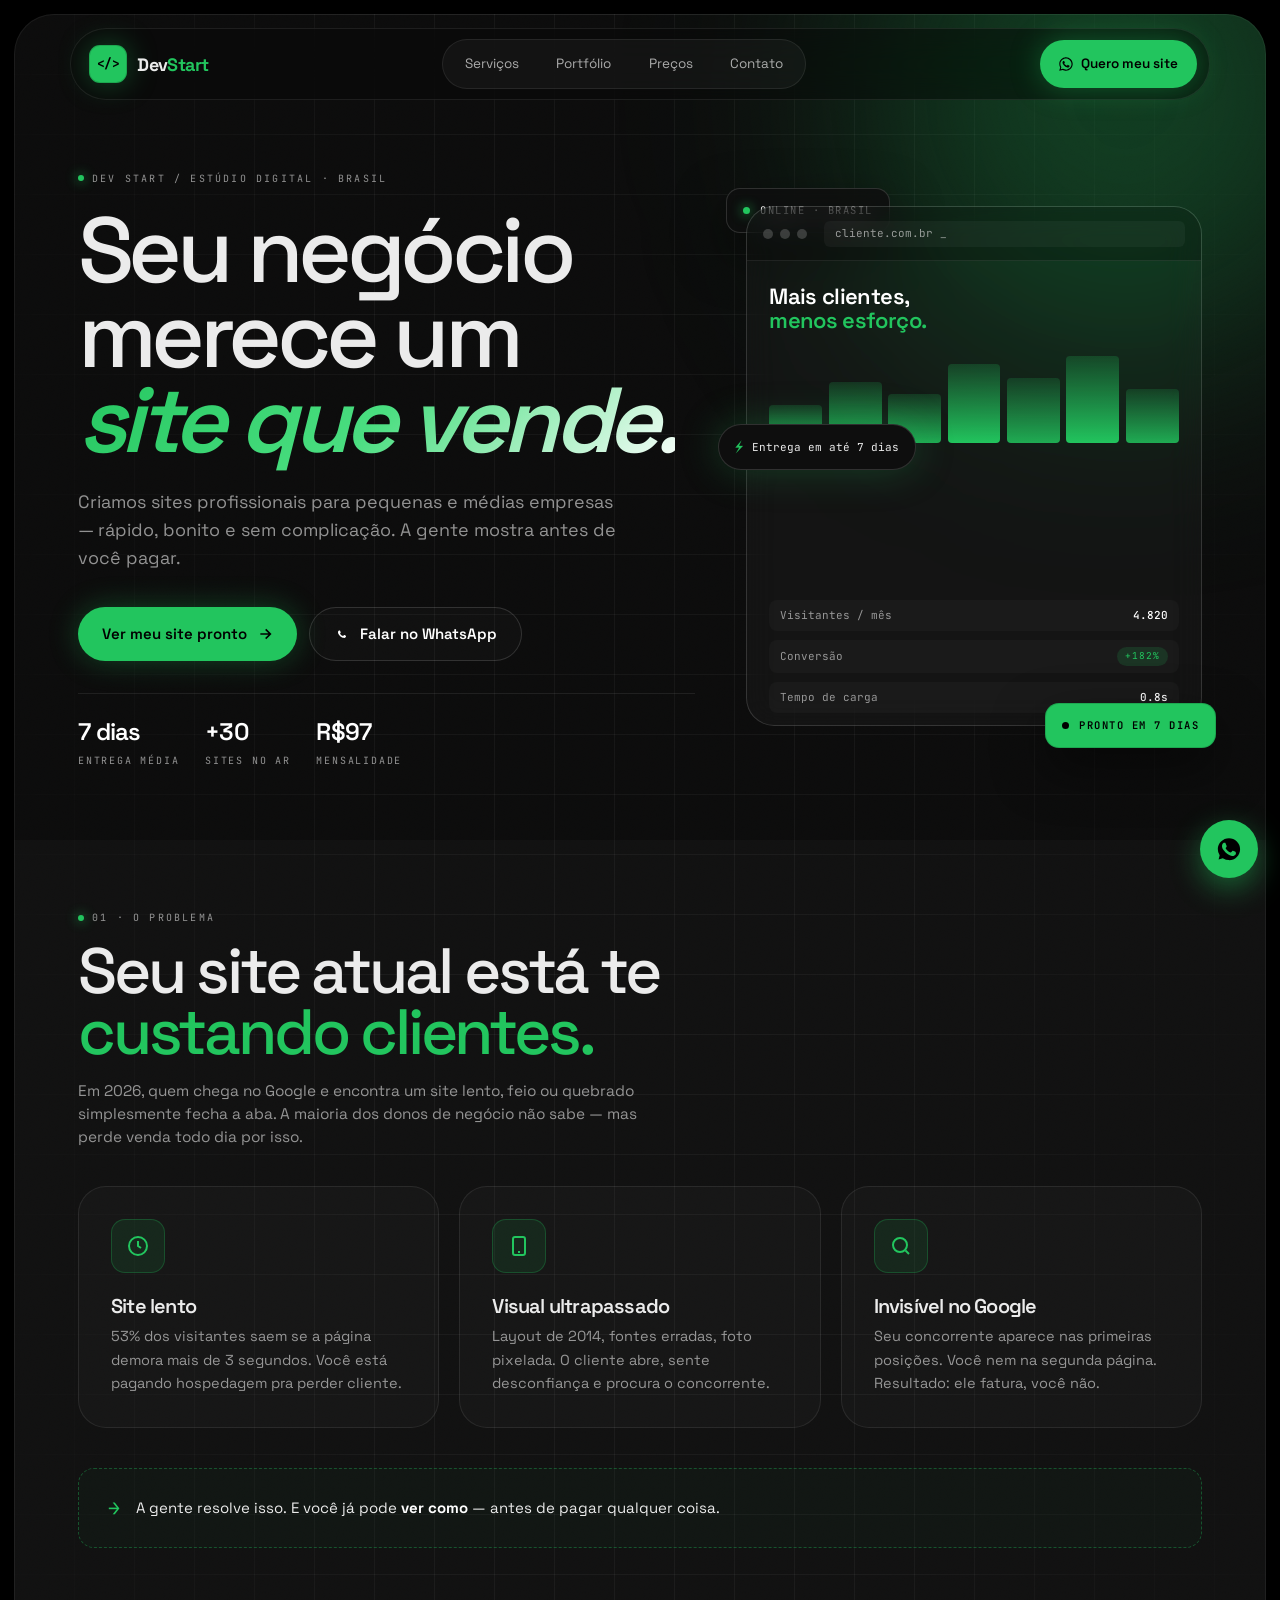
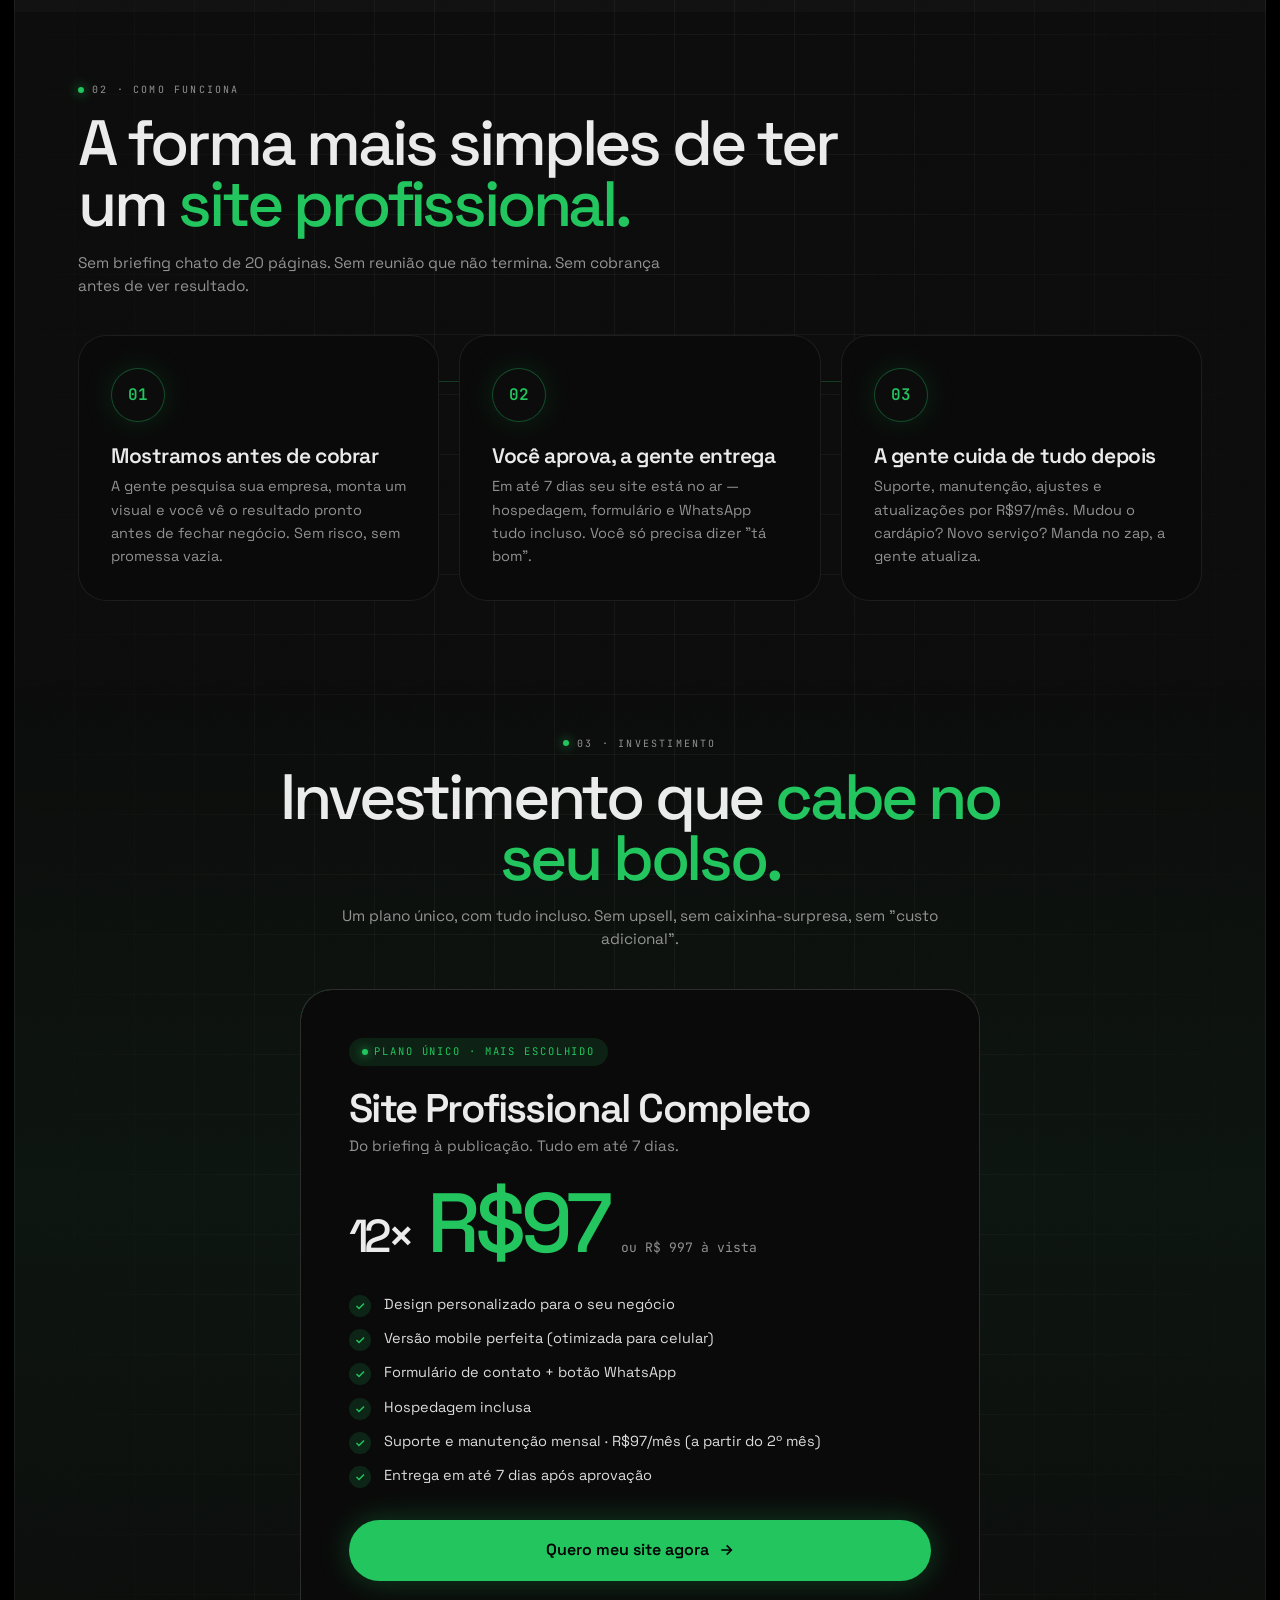
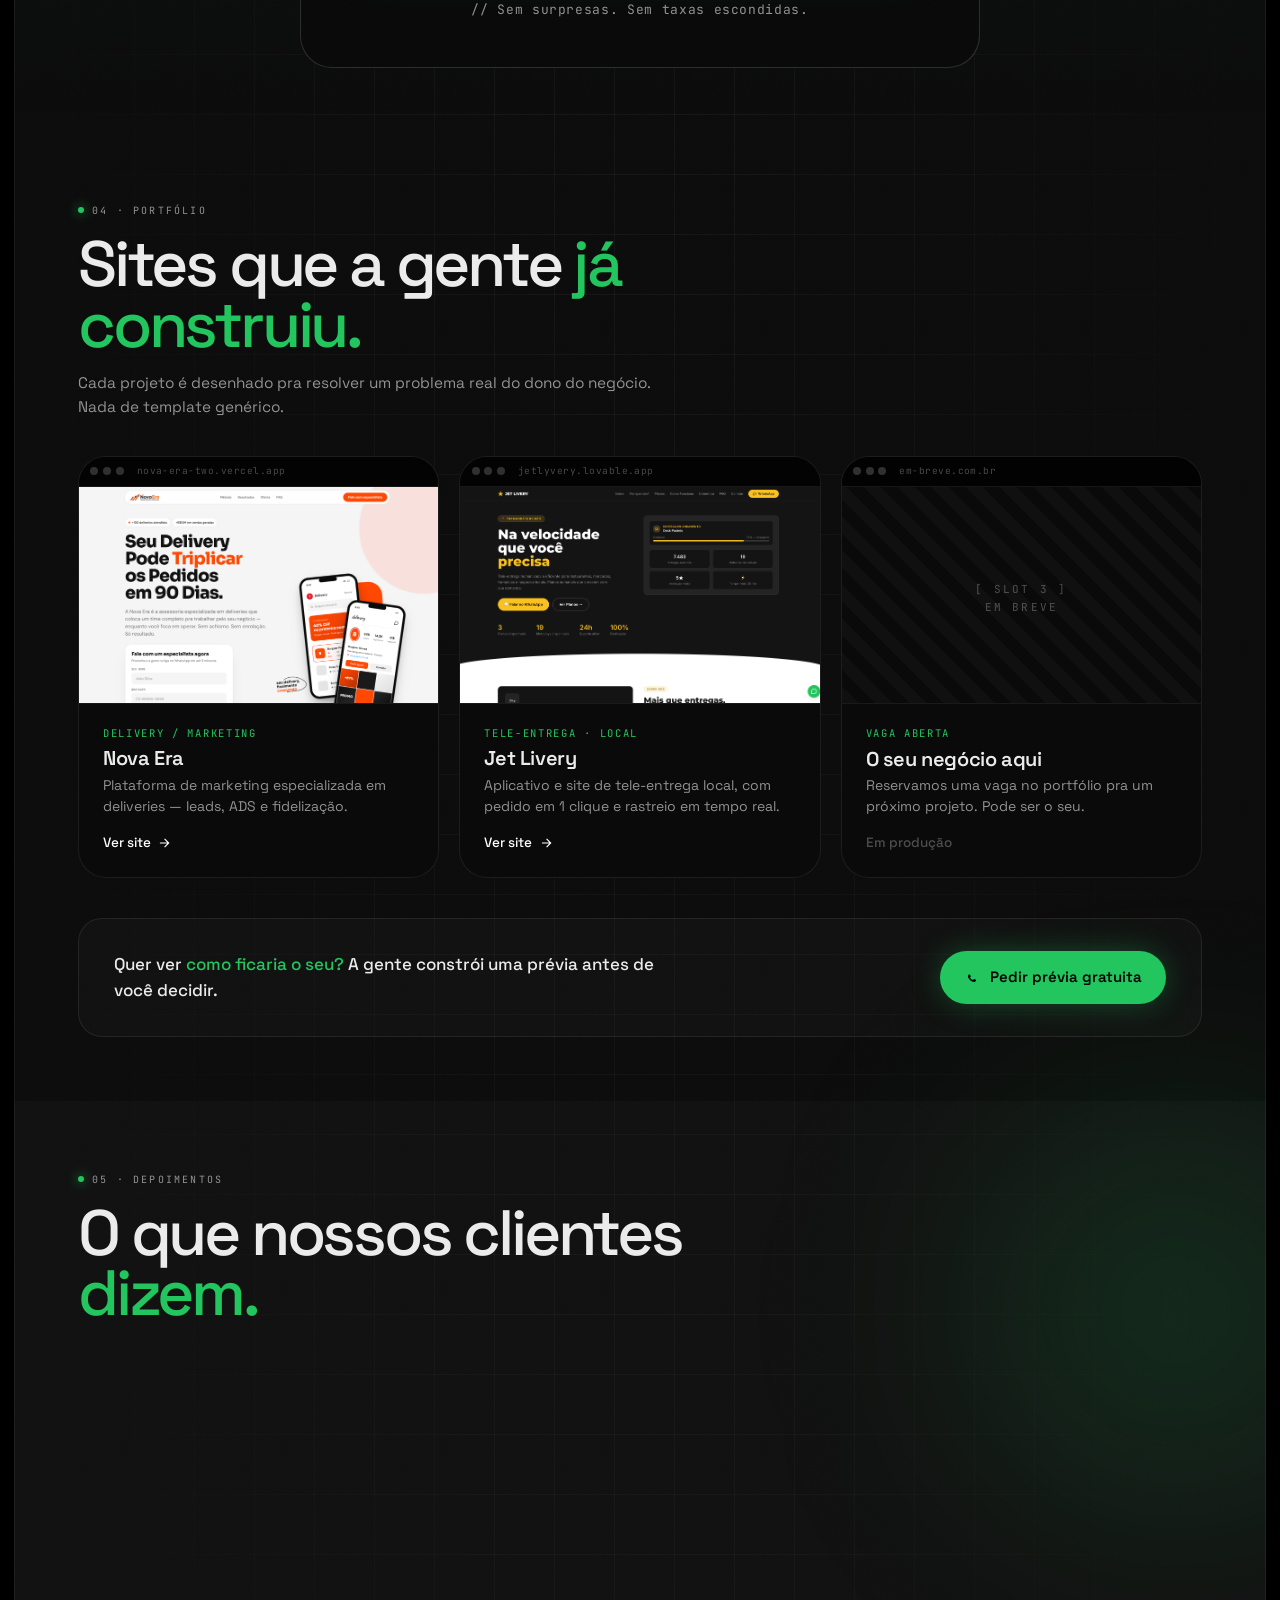
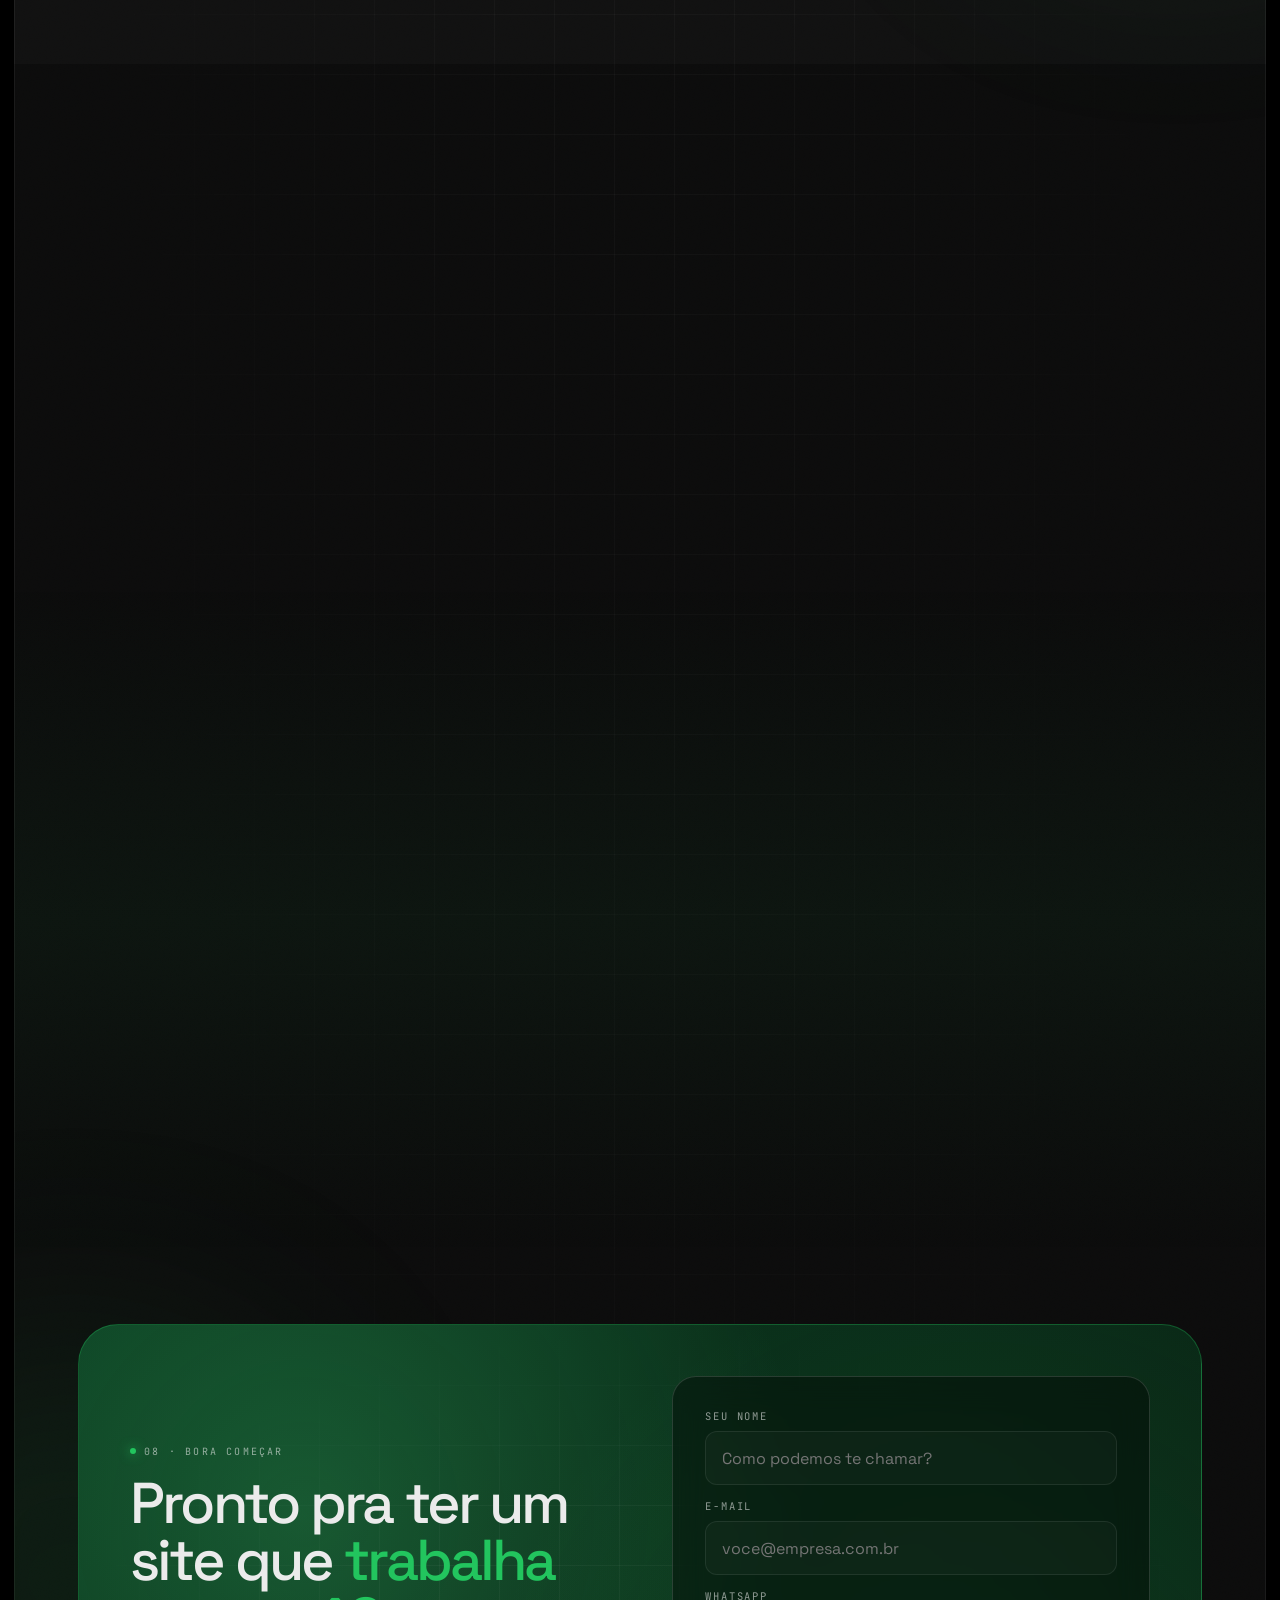
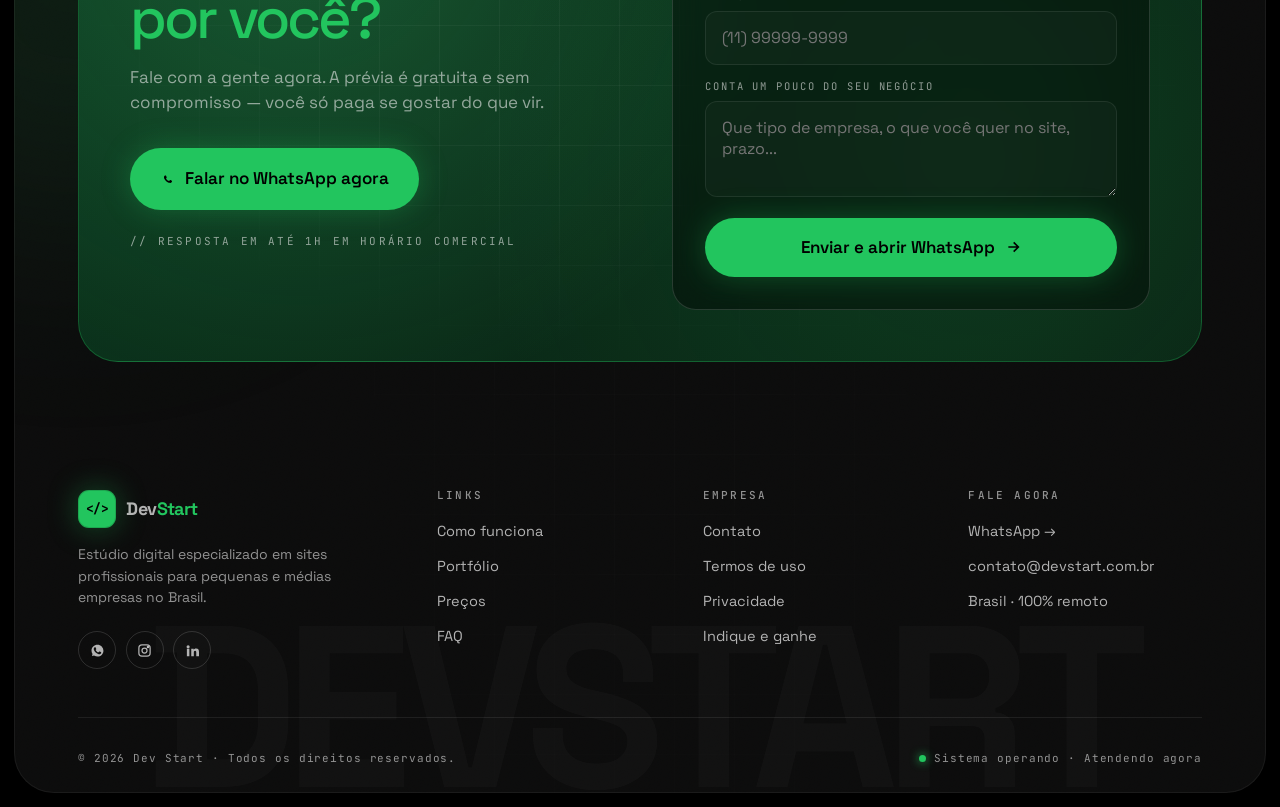
==== commit 3a23e324: "Fix domain/hosting copy and update favicon Clarifies that only hosting is included in the plan — cus" ====
--- a/index.html
+++ b/index.html
@@ -990,7 +990,7 @@
         <div class="step reveal d1">
           <div class="step-num">02</div>
           <h3>Você aprova, a gente entrega</h3>
-          <p>Em até 7 dias seu site está no ar — domínio, hospedagem, formulário e WhatsApp tudo incluso. Você só precisa dizer "tá bom".</p>
+          <p>Em até 7 dias seu site está no ar — hospedagem, formulário e WhatsApp tudo incluso. Você só precisa dizer "tá bom".</p>
         </div>
         <div class="step reveal d2">
           <div class="step-num">03</div>
@@ -1023,7 +1023,7 @@
             <li><span class="ck"><svg viewBox="0 0 24 24" fill="none" stroke="currentColor" stroke-width="3"><path d="m5 12 5 5L20 7"/></svg></span> Design personalizado para o seu negócio</li>
             <li><span class="ck"><svg viewBox="0 0 24 24" fill="none" stroke="currentColor" stroke-width="3"><path d="m5 12 5 5L20 7"/></svg></span> Versão mobile perfeita (otimizada para celular)</li>
             <li><span class="ck"><svg viewBox="0 0 24 24" fill="none" stroke="currentColor" stroke-width="3"><path d="m5 12 5 5L20 7"/></svg></span> Formulário de contato + botão WhatsApp</li>
-            <li><span class="ck"><svg viewBox="0 0 24 24" fill="none" stroke="currentColor" stroke-width="3"><path d="m5 12 5 5L20 7"/></svg></span> Domínio e hospedagem inclusos</li>
+            <li><span class="ck"><svg viewBox="0 0 24 24" fill="none" stroke="currentColor" stroke-width="3"><path d="m5 12 5 5L20 7"/></svg></span> Hospedagem inclusa</li>
             <li><span class="ck"><svg viewBox="0 0 24 24" fill="none" stroke="currentColor" stroke-width="3"><path d="m5 12 5 5L20 7"/></svg></span> Suporte e manutenção mensal · R$97/mês (a partir do 2º mês)</li>
             <li><span class="ck"><svg viewBox="0 0 24 24" fill="none" stroke="currentColor" stroke-width="3"><path d="m5 12 5 5L20 7"/></svg></span> Entrega em até 7 dias após aprovação</li>
           </ul>
@@ -1203,7 +1203,7 @@
               <span>Preciso ter domínio?</span>
               <span class="ic" aria-hidden="true"></span>
             </button>
-            <div class="faq-a"><div class="faq-a-inner">Não. A gente cuida de tudo, incluindo registro de domínio (.com.br ou .com) e hospedagem. Se você já tem domínio, melhor ainda — a gente migra sem você levantar da cadeira.</div></div>
+            <div class="faq-a"><div class="faq-a-inner">Sim. O domínio (.com.br ou .com) é comprado à parte, no seu nome — assim ele é seu, não nosso. A hospedagem já está inclusa no plano. Se você já tem domínio, melhor ainda — a gente configura tudo sem você levantar da cadeira. Se não tiver, a gente te ajuda a registrar.</div></div>
           </div>
           <div class="faq-item">
             <button class="faq-q" type="button">
